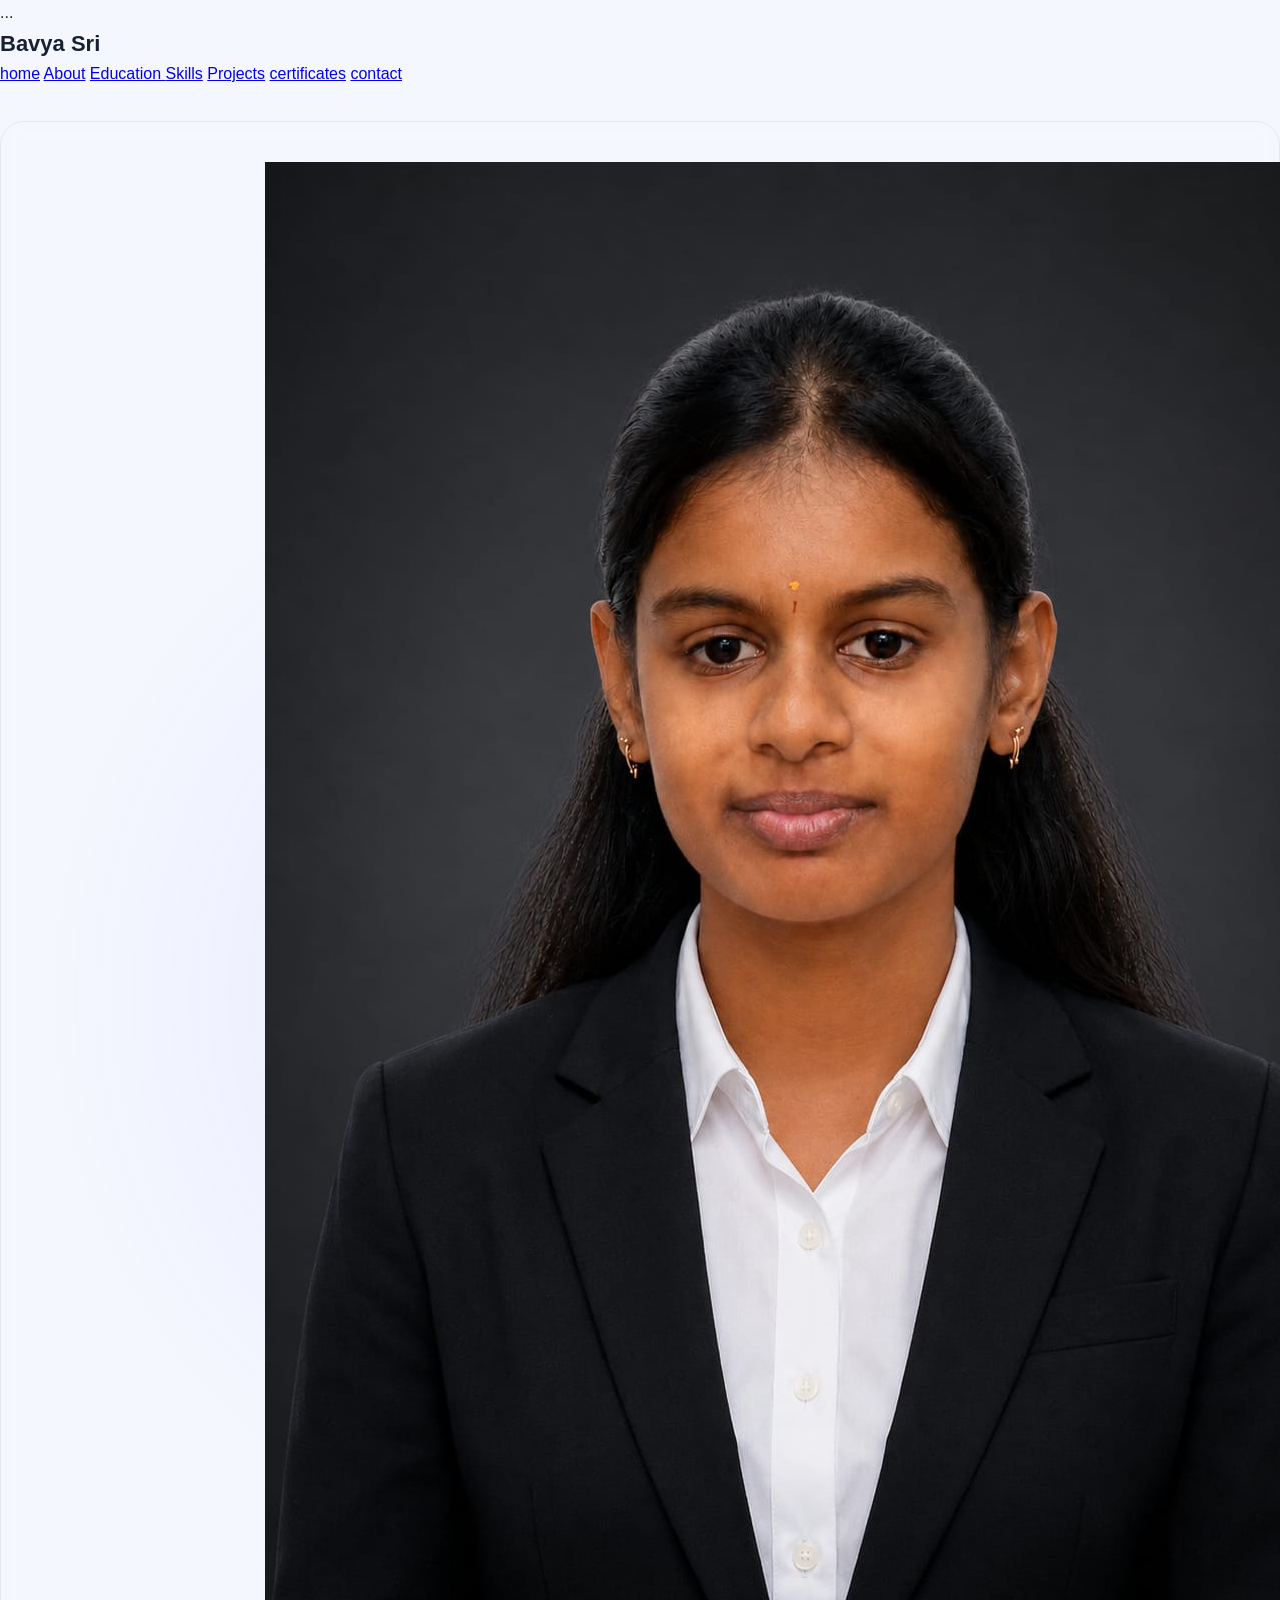
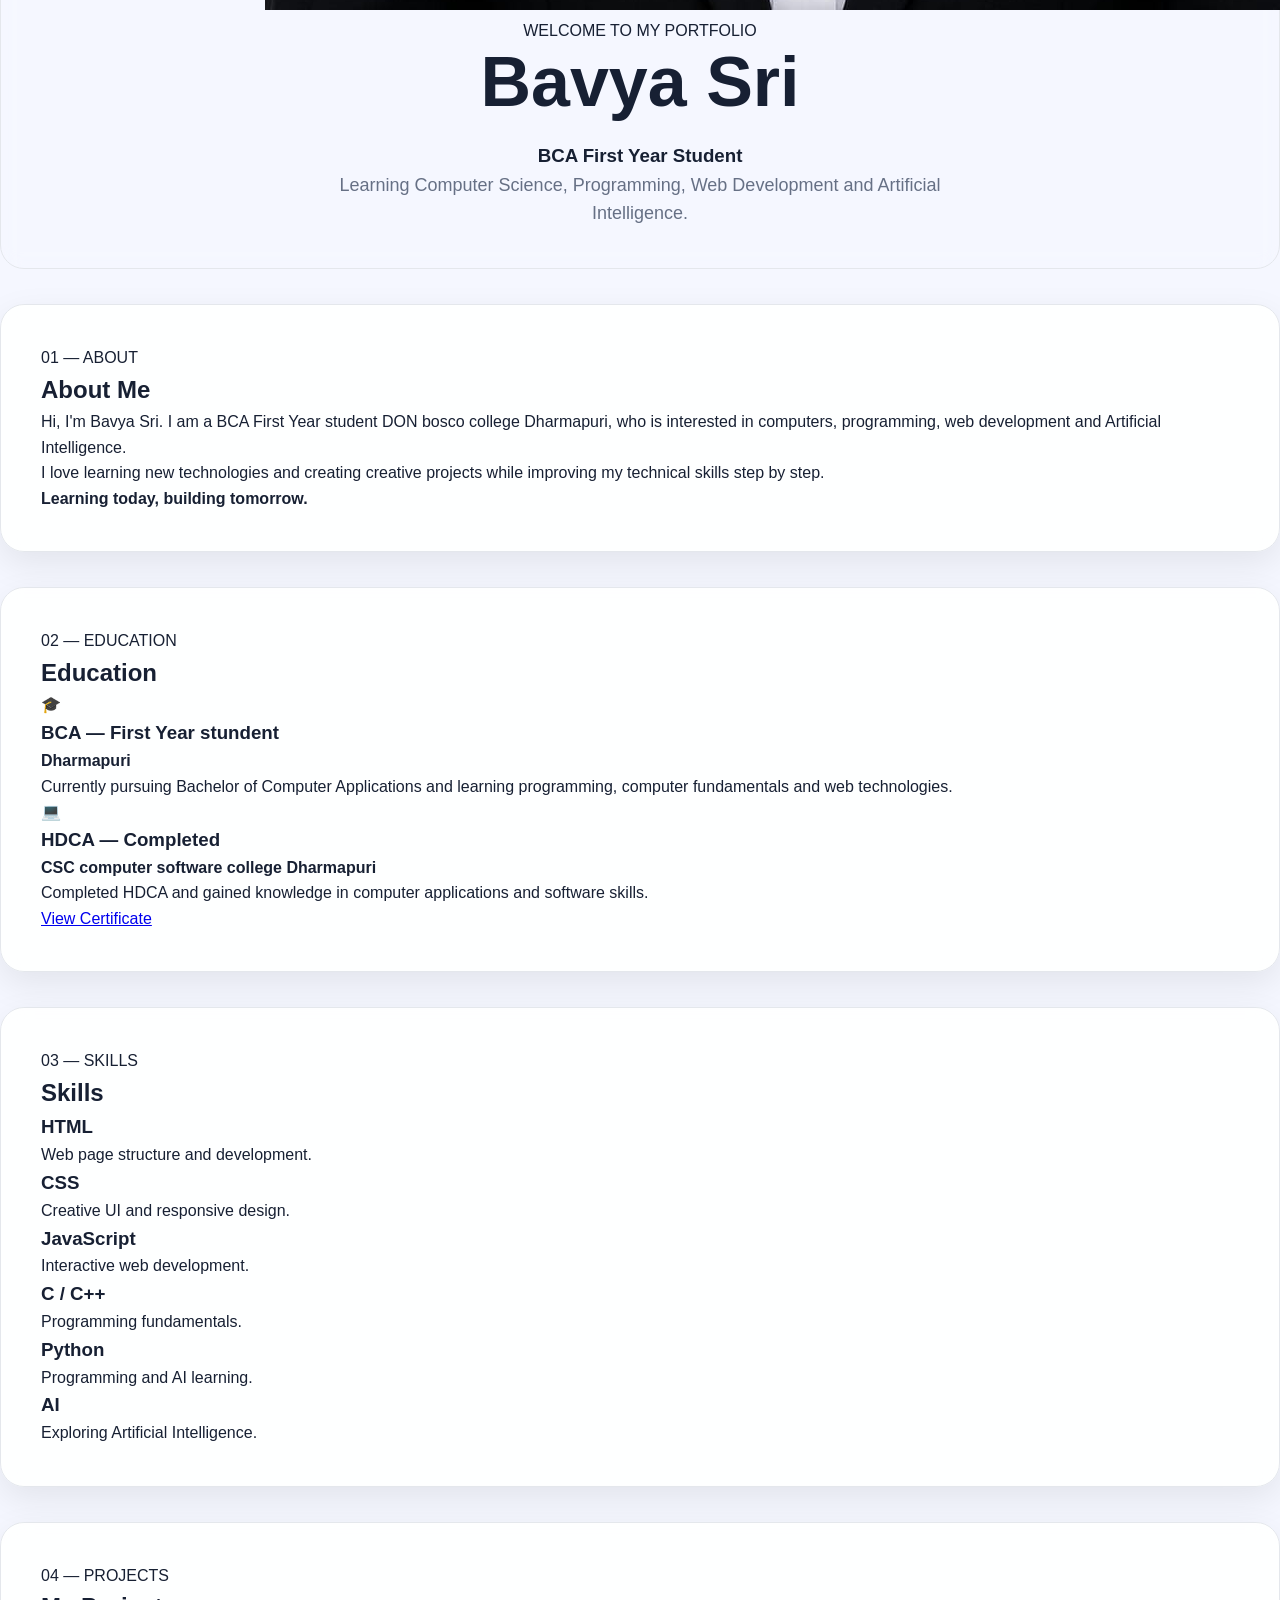
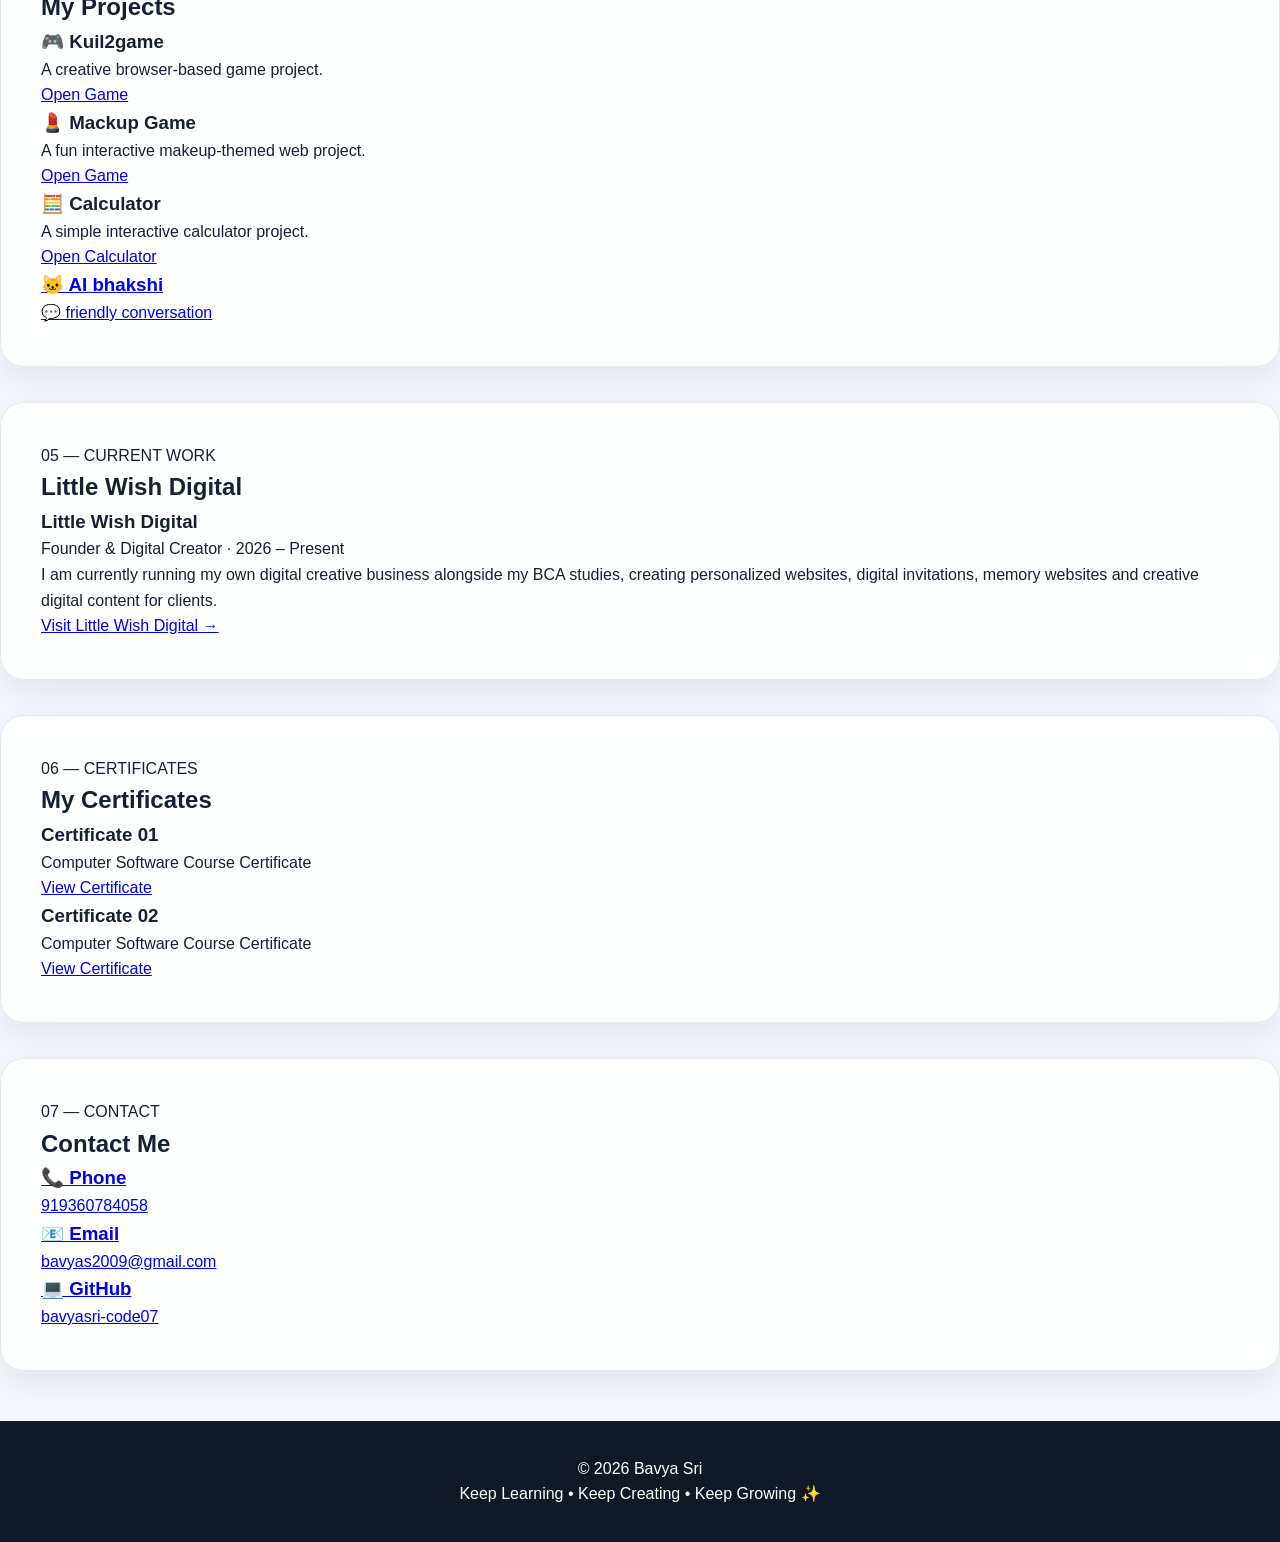
==== index.html @ ab7c0edb "Update index.html" ====
<!DOCTYPE html>
<html lang="en">
<head>
    <meta charset="UTF-8">
    <meta name="viewport" content="width=device-width, initial-scale=1.0">

    <title>Bavya Sri | Portfolio</title>

    <link rel="stylesheet" href="style.css">
</head>
    <body>
        <body>

    <!-- இங்கே இந்த code -->
    <div class="floating-shapes">
        ...
    </div>

    <!-- உன் existing portfolio code -->

    <!-- Animated Background -->
    <div id="stars"></div>

    <!-- Navigation -->
    <nav class="navbar">
        <div class="logo">Bavya Sri</div>

        <div class="nav-links">
            <a href="#home">home</a>
            <a href="#About">About</a>
            <a href="#Education">Education </a>
            <a href="#skills">Skills</a>
            <a href="#projects">Projects</a>
            <a href="#certificates">certificates</a>
            <a href="#contact">contact</a>
        </div>
    </nav>
            <div class="cursor-ring"></div>

<script>
const ring = document.querySelector(".cursor-ring");

document.addEventListener("mousemove", (e) => {
    ring.style.left = e.clientX + "px";
    ring.style.top = e.clientY + "px";
});
</script>


    <!-- HOME -->
    <section id="home" class="section hero">

        <div class="hero-content">

            <!-- Profile Photo -->
            <img
                src="amma.jpg"
                alt="Bavya Sri"
                class="profile-photo"
            >

            <p class="label">WELCOME TO MY PORTFOLIO</p>

            <h1>Bavya Sri</h1>

            <h3>BCA First Year Student</h3>

            <p class="hero-text">
                Learning Computer Science, Programming,
                Web Development and Artificial Intelligence.
            </p>

        </div>

    </section>


    <!-- ABOUT -->
    <section id="about" class="section reveal">

        <p class="label">01 — ABOUT</p>

        <h2>About Me</h2>

        <div class="glass-card">

            <p>
                Hi, I'm Bavya Sri. I am a BCA First Year student DON bosco college Dharmapuri,
                who is interested in computers, programming,
                web development and Artificial Intelligence.
            </p>

            <p>
                I love learning new technologies and creating
                creative projects while improving my technical
                skills step by step.
            </p>

            <p>
                <strong>Learning today, building tomorrow.</strong>
            </p>

        </div>

    </section>


    <!-- EDUCATION -->
    <section id="education" class="section reveal">

        <p class="label">02 — EDUCATION</p>
        

        <h2>Education</h2>

        <div class="education-grid">

            <div class="education-card">

                <div class="DON BOSCO college Dharmapuri ">🎓</div>

                <h3>BCA — First Year stundent</h3>

                <h4>Dharmapuri</h4>

                <p>
                    Currently pursuing Bachelor of Computer
                    Applications and learning programming,
                    computer fundamentals and web technologies.
                </p>

            </div>


            <div class="education-card">

                <div class="education-icon">💻</div>

                <h3>HDCA — Completed</h3>

                <h4>CSC computer software college Dharmapuri</h4>

                <p>
                    Completed HDCA and gained knowledge in
                    computer applications and software skills.
                </p>

                <a
                    href="#certificates"
                    class="education-button"
                >
                    View Certificate
                </a>

            </div>

        </div>

    </section>


    <!-- SKILLS -->
    <section id="skills" class="section reveal">

        <p class="label">03 — SKILLS</p>

        <h2>Skills</h2>

        <div class="skills-grid">

            <div class="glass-card">
                <h3>HTML</h3>
                <p>Web page structure and development.</p>
            </div>

            <div class="glass-card">
                <h3>CSS</h3>
                <p>Creative UI and responsive design.</p>
            </div>

            <div class="glass-card">
                <h3>JavaScript</h3>
                <p>Interactive web development.</p>
            </div>

            <div class="glass-card">
                <h3>C / C++</h3>
                <p>Programming fundamentals.</p>
            </div>

            <div class="glass-card">
                <h3>Python</h3>
                <p>Programming and AI learning.</p>
            </div>

            <div class="glass-card">
                <h3>AI</h3>
                <p>Exploring Artificial Intelligence.</p>
            </div>
    

        </div>

    </section>


    <!-- PROJECTS -->
    <section id="projects" class="section reveal">

        <p class="label">04 — PROJECTS</p>

        <h2>My Projects</h2>

        <div class="projects-grid">

            <!-- Kuil Game -->
            <div class="project-card">

                <h3>🎮 Kuil2game</h3>

                <p>
                    A creative browser-based game project.
                </p>

                <a
                    href="kuil2game.html"
                    class="certificate-button"
                >
                    Open Game
                </a>

            </div>


            <!-- Makeup -->
            <div class="project-card">

                <h3>💄 Mackup Game</h3>

                <p>
                    A fun interactive makeup-themed web project.
                </p>

                <a
                    href="mackup.html"
                    class="certificate-button"
                >
                    Open Game
                </a>

            </div>


            <!-- Calculator -->
            <div class="project-card">

                <h3>🧮 Calculator</h3>

                <p>
                    A simple interactive calculator project.
                </p>

                <a
                    href="calc.html"
                    class="certificate-button"
                >
                    Open Calculator
                </a>

            </div>


            <!-- AI Project -->
            <!-- 3rd project -->
<a href="ai-game.html" class="project-card">
    <h3>🐱 AI bhakshi</h3>
<p>💬 friendly conversation</p>
</a>
</a>

        </div>

    </section>
            <!-- Current Work -->
<section id="current-work" class="section">

    <div class="section-title">
        <span>05 — CURRENT WORK</span>
        <h2>Little Wish Digital</h2>
    </div>

    <div class="work-card">
        <div class="work-content">

            <h3>Little Wish Digital</h3>

            <p class="work-role">
                Founder & Digital Creator · 2026 – Present
            </p>

            <p>
                I am currently running my own digital creative business
                alongside my BCA studies, creating personalized websites,
                digital invitations, memory websites and creative digital
                content for clients.
            </p>

            <a
                href="https://www.instagram.com/little.Wish.digital/"
                target="_blank"
                rel="noopener noreferrer"
                class="work-button"
            >
                Visit Little Wish Digital →
            </a>

        </div>
    </div>

</section>


    <!-- CERTIFICATES -->
    <section id="certificates" class="section reveal">

        <p class="label">06 — CERTIFICATES</p>

        <h2>My Certificates</h2>

        <div class="projects-grid">

            <!-- Certificate 1 -->
            <div class="certificate-card">

                <h3>Certificate 01</h3>

                <p>
                    Computer Software Course Certificate
                </p>

                <a
                    href="csc1.jpg"
                    target="_blank"
                    class="certificate-button"
                >
                    View Certificate
                </a>

            </div>


            <!-- Certificate 2 -->
            <div class="certificate-card">

                <h3>Certificate 02</h3>

                <p>
                    Computer Software Course Certificate
                </p>

                <a
                    href="csc2.jpg"
                    target="_blank"
                    class="certificate-button"
                >
                    View Certificate
                </a>

            </div>

        </div>

    </section>


    <!-- CONTACT -->
    <section id="contact" class="section reveal">

        <p class="label">07 — CONTACT</p>

        <h2>Contact Me</h2>

        <div class="contact-grid">

            <a
                href="tel:919360784058"
                class="contact-box"
            >
                <h3>📞 Phone</h3>
                <p>919360784058</p>
            </a>


            <a
                href="mailto:bavyas2009@gmail.com"
                class="contact-box"
            >
                <h3>📧 Email</h3>
                <p>bavyas2009@gmail.com</p>
            </a>


            <a
                href="https://github.com/bavyasri-code07"
                target="_blank"
                class="contact-box"
            >
                <h3>💻 GitHub</h3>
                <p>bavyasri-code07</p>
            </a>

        </div>

    </section>


    <!-- FOOTER -->
    <footer>

        <p>© 2026 Bavya Sri</p>

        <p>
            Keep Learning • Keep Creating • Keep Growing ✨
        </p>

    </footer>


    <!-- JavaScript -->
    <script src="script.js"></script>
    

</body>
</html>
---- style.css ----
* {
    margin: 0;
    padding: 0;
    box-sizing: border-box;
    scroll-behavior: smooth;
}

:root {
    --bg: #f5f7ff;
    --card: rgba(255, 255, 255, 0.9);
    --text: #172033;
    --muted: #667085;
    --primary: #4f46e5;
    --secondary: #06b6d4;
    --border: #e4e7ec;
    --header: #111827;
    --shadow: 0 12px 35px rgba(0, 0, 0, 0.08);
}

body.dark {
    --bg: #080d18;
    --card: rgba(20, 27, 42, 0.92);
    --text: #f8fafc;
    --muted: #aab4c5;
    --primary: #818cf8;
    --secondary: #22d3ee;
    --border: #273449;
    --header: #050914;
    --shadow: 0 12px 35px rgba(0, 0, 0, 0.35);
}

body {
    font-family: Arial, sans-serif;
    background: var(--bg);
    color: var(--text);
    line-height: 1.6;
    overflow-x: hidden;
    transition: background 0.4s ease, color 0.4s ease;
}


/* =========================
   ANIMATED BACKGROUND
========================= */

.background-animation {
    position: fixed;
    inset: 0;
    overflow: hidden;
    pointer-events: none;
    z-index: -1;
}

.background-animation span {
    position: absolute;
    display: block;
    width: 5px;
    height: 5px;
    background: var(--primary);
    border-radius: 50%;
    opacity: 0.18;
    animation: moveDots 12s linear infinite;
}

.background-animation span:nth-child(1) {
    left: 10%;
    top: 20%;
}

.background-animation span:nth-child(2) {
    left: 30%;
    top: 70%;
    animation-delay: 2s;
}

.background-animation span:nth-child(3) {
    left: 55%;
    top: 30%;
    animation-delay: 4s;
}

.background-animation span:nth-child(4) {
    left: 75%;
    top: 75%;
    animation-delay: 6s;
}

.background-animation span:nth-child(5) {
    left: 90%;
    top: 40%;
    animation-delay: 8s;
}

@keyframes moveDots {
    0% {
        transform: translateY(0);
        opacity: 0.1;
    }

    50% {
        transform: translateY(-35px);
        opacity: 0.3;
    }

    100% {
        transform: translateY(0);
        opacity: 0.1;
    }
}


/* =========================
   HEADER
========================= */

.header {
    background: var(--header);
    color: white;
    padding: 20px 6%;
    display: flex;
    justify-content: space-between;
    align-items: center;
    gap: 20px;
    box-shadow: 0 5px 20px rgba(0, 0, 0, 0.12);
}

.logo {
    font-size: 22px;
    font-weight: bold;
}


/* DARK MODE BUTTON */

.theme-button {
    border: 1px solid rgba(255,255,255,0.3);
    background: rgba(255,255,255,0.1);
    color: white;
    padding: 10px 16px;
    border-radius: 25px;
    cursor: pointer;
    font-size: 14px;
    transition: 0.3s;
}

.theme-button:hover {
    transform: translateY(-2px);
    background: rgba(255,255,255,0.2);
}


/* =========================
   HERO
========================= */

.hero {
    min-height: 520px;
    display: flex;
    justify-content: center;
    align-items: center;
    text-align: center;
    background:
        radial-gradient(
            circle at center,
            rgba(99,102,241,0.12),
            transparent 55%
        );
    box-shadow: none;
}

.hero-content {
    max-width: 750px;
    animation: heroAppear 0.9s ease;
}

@keyframes heroAppear {
    from {
        opacity: 0;
        transform: translateY(25px);
    }

    to {
        opacity: 1;
        transform: translateY(0);
    }
}

.small-title {
    color: var(--primary);
    font-weight: bold;
    letter-spacing: 3px;
    font-size: 13px;
    margin-bottom: 12px;
}

.hero h1 {
    font-size: clamp(38px, 7vw, 70px);
    line-height: 1.1;
    margin-bottom: 20px;
}

.hero-text {
    color: var(--muted);
    font-size: 18px;
    max-width: 650px;
    margin: auto;
}


/* BUTTONS */

.hero-buttons {
    margin-top: 30px;
    display: flex;
    justify-content: center;
    gap: 15px;
    flex-wrap: wrap;
}

.primary-button,
.secondary-button {
    display: inline-block;
    padding: 13px 22px;
    border-radius: 30px;
    text-decoration: none;
    font-weight: bold;
    transition: 0.3s;
}

.primary-button {
    background: var(--primary);
    color: white;
}

.secondary-button {
    border: 1px solid var(--border);
    color: var(--text);
    background: var(--card);
}

.primary-button:hover,
.secondary-button:hover {
    transform: translateY(-4px);
}


/* =========================
   SEARCH
========================= */

.search-section {
    text-align: center;
}

.search-section h2 {
    margin-bottom: 20px;
}

#searchBox {
    width: 100%;
    max-width: 650px;
    padding: 17px 22px;
    border: 2px solid var(--border);
    border-radius: 35px;
    outline: none;
    font-size: 16px;
    background: var(--card);
    color: var(--text);
    transition: 0.3s;
}

#searchBox:focus {
    border-color: var(--primary);
    box-shadow: 0 0 20px rgba(79,70,229,0.15);
}


/* =========================
   SECTION
========================= */

main {
    width: 90%;
    max-width: 1150px;
    margin: auto;
}

section {
    margin: 35px 0;
    padding: 40px;
    background: var(--card);
    border: 1px solid var(--border);
    border-radius: 24px;
    box-shadow: var(--shadow);
    backdrop-filter: blur(10px);
}

.section-heading p {
    color: var(--primary);
    font-size: 12px;
    font-weight: bold;
    letter-spacing: 2px;
}

.section-heading h2 {
    font-size: 30px;
    margin-top: 5px;
}


/* =========================
   LANGUAGE GRID
========================= */

.language-grid,
.resource-grid {
    display: grid;
    grid-template-columns: repeat(3, 1fr);
    gap: 20px;
    margin-top: 25px;
}


/* CARDS */

.language-card,
.resource-card {
    padding: 25px;
    background: var(--card);
    border: 1px solid var(--border);
    border-radius: 18px;
    transition: transform 0.3s ease, box-shadow 0.3s ease;
}

.language-card:hover,
.resource-card:hover {
    transform: translateY(-7px);
    box-shadow: var(--shadow);
}

.card-icon {
    font-size: 35px;
    margin-bottom: 12px;
}

.language-card h3,
.resource-card h3 {
    margin-bottom: 8px;
    font-size: 21px;
}

.language-card p,
.resource-card p {
    color: var(--muted);
    margin-bottom: 15px;
}


/* LINKS */

.language-card a,
.resource-card a {
    color: var(--primary);
    text-decoration: none;
    font-weight: bold;
}

.language-card a:hover,
.resource-card a:hover {
    text-decoration: underline;
}


/* =========================
   FOOTER
========================= */

footer {
    background: var(--header);
    color: white;
    text-align: center;
    padding: 35px 20px;
    margin-top: 50px;
}

footer h3 {
    margin-bottom: 5px;
}

.copyright {
    margin-top: 12px;
    opacity: 0.6;
    font-size: 13px;
}


/* =========================
   MOBILE
========================= */

@media (max-width: 800px) {

    .language-grid,
    .resource-grid {
        grid-template-columns: repeat(2, 1fr);
    }

    section {
        padding: 28px 20px;
    }
}


@media (max-width: 600px) {

    .header {
        padding: 16px 5%;
    }

    .logo {
        font-size: 18px;
    }

    .theme-button {
        padding: 8px 12px;
    }

    .hero {
        min-height: 470px;
    }

    .hero-text {
        font-size: 16px;
    }

    .hero-buttons {
        flex-direction: column;
        align-items: center;
    }

    .primary-button,
    .secondary-button {
        width: 90%;
        max-width: 300px;
    }

    .language-grid,
    .resource-grid {
        grid-template-columns: 1fr;
    }

    section {
        margin: 22px 0;
        padding: 25px 18px;
        border-radius: 18px;
    }

    .section-heading h2 {
        font-size: 25px;
    }

    #searchBox {
        font-size: 15px;
    }
    /* ================================
   LITTLE WISH DIGITAL - CURRENT WORK
   ================================ */

#current-work {
    padding: 80px 20px;
}

#current-work .section-title {
    margin-bottom: 35px;
}

.work-card {
    max-width: 850px;
    margin: 0 auto;
    padding: 35px;
    border-radius: 24px;
    background: rgba(255, 255, 255, 0.06);
    border: 1px solid rgba(255, 255, 255, 0.12);
    backdrop-filter: blur(15px);
    -webkit-backdrop-filter: blur(15px);
    box-shadow: 0 0 30px rgba(0, 150, 255, 0.12);
}

.work-content h3 {
    font-size: 28px;
    margin-bottom: 10px;
}

.work-role {
    font-size: 15px;
    opacity: 0.8;
    margin-bottom: 20px;
}

.work-content p:not(.work-role) {
    line-height: 1.8;
    opacity: 0.85;
    margin-bottom: 25px;
}

.work-button {
    display: inline-block;
    padding: 12px 22px;
    border-radius: 12px;
    text-decoration: none;
    font-weight: 600;
    transition: 0.3s ease;
}

.work-button:hover {
    transform: translateY(-3px);
}
}
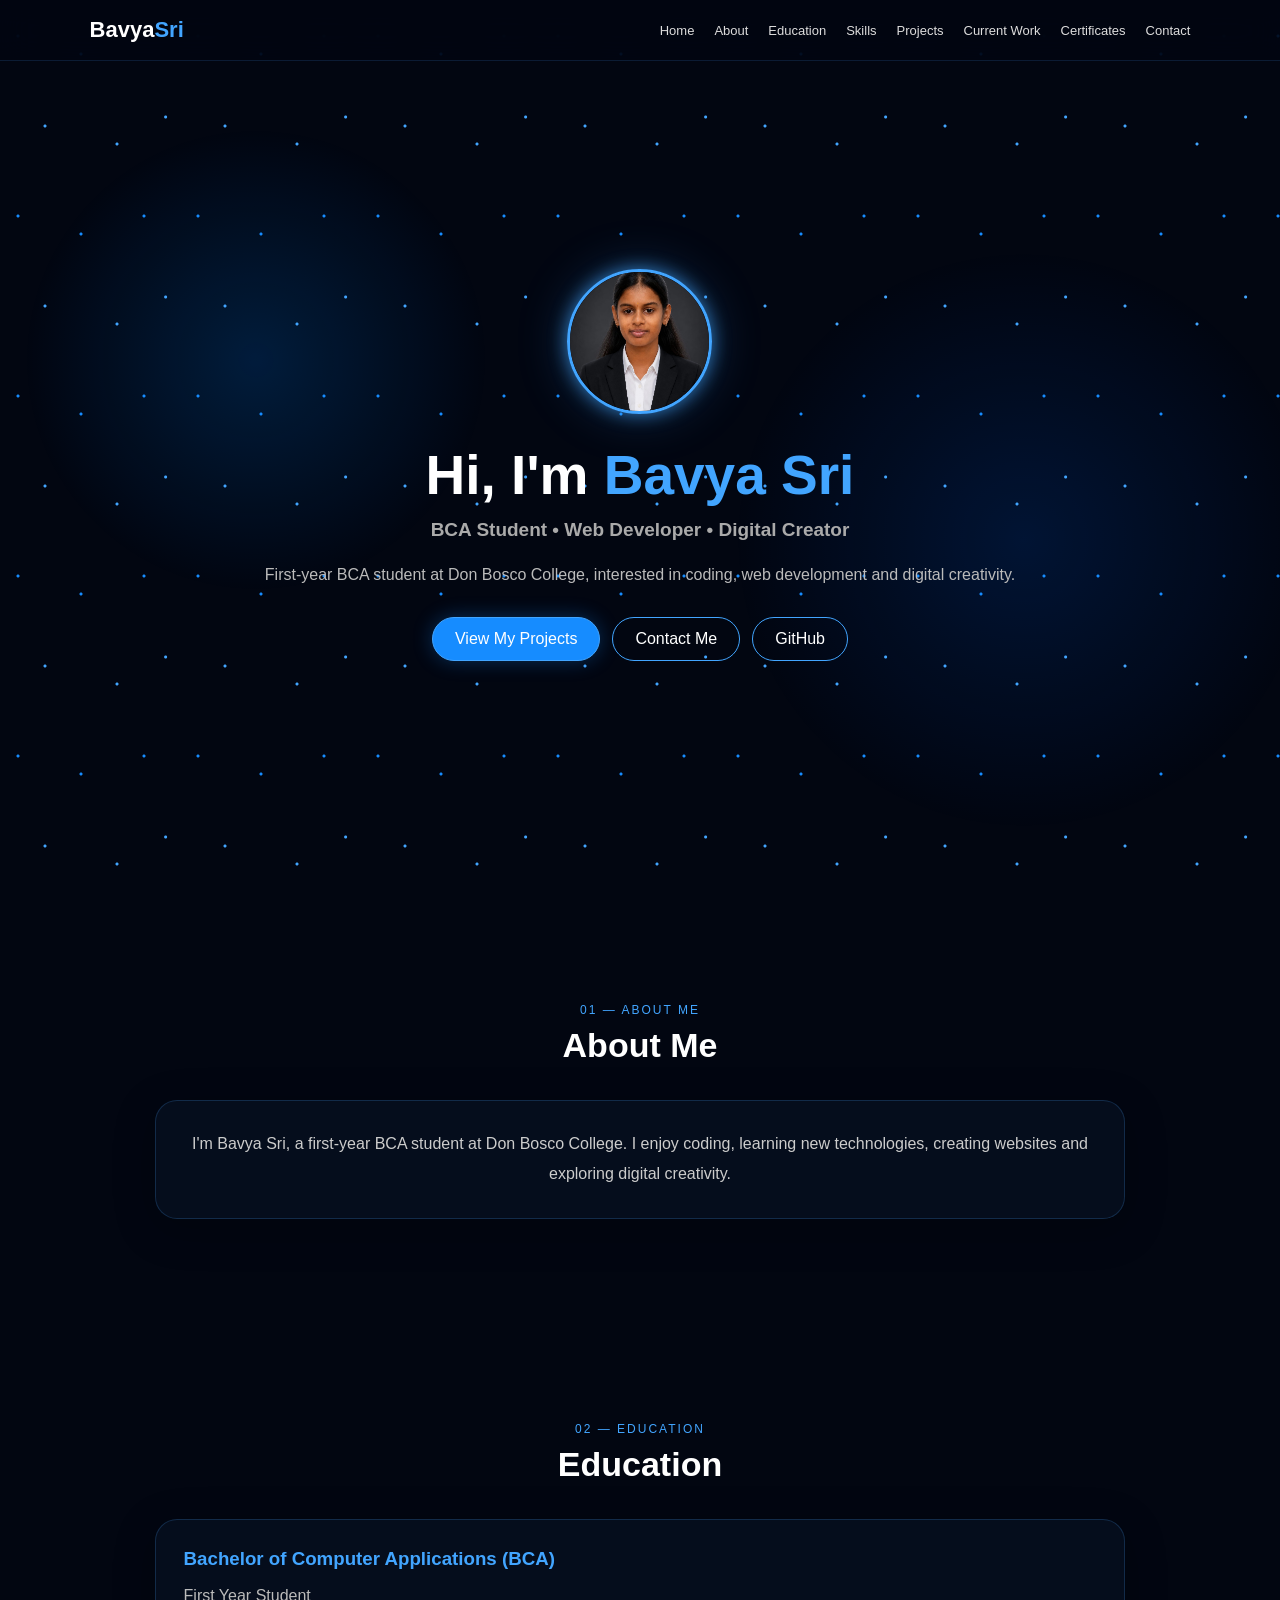
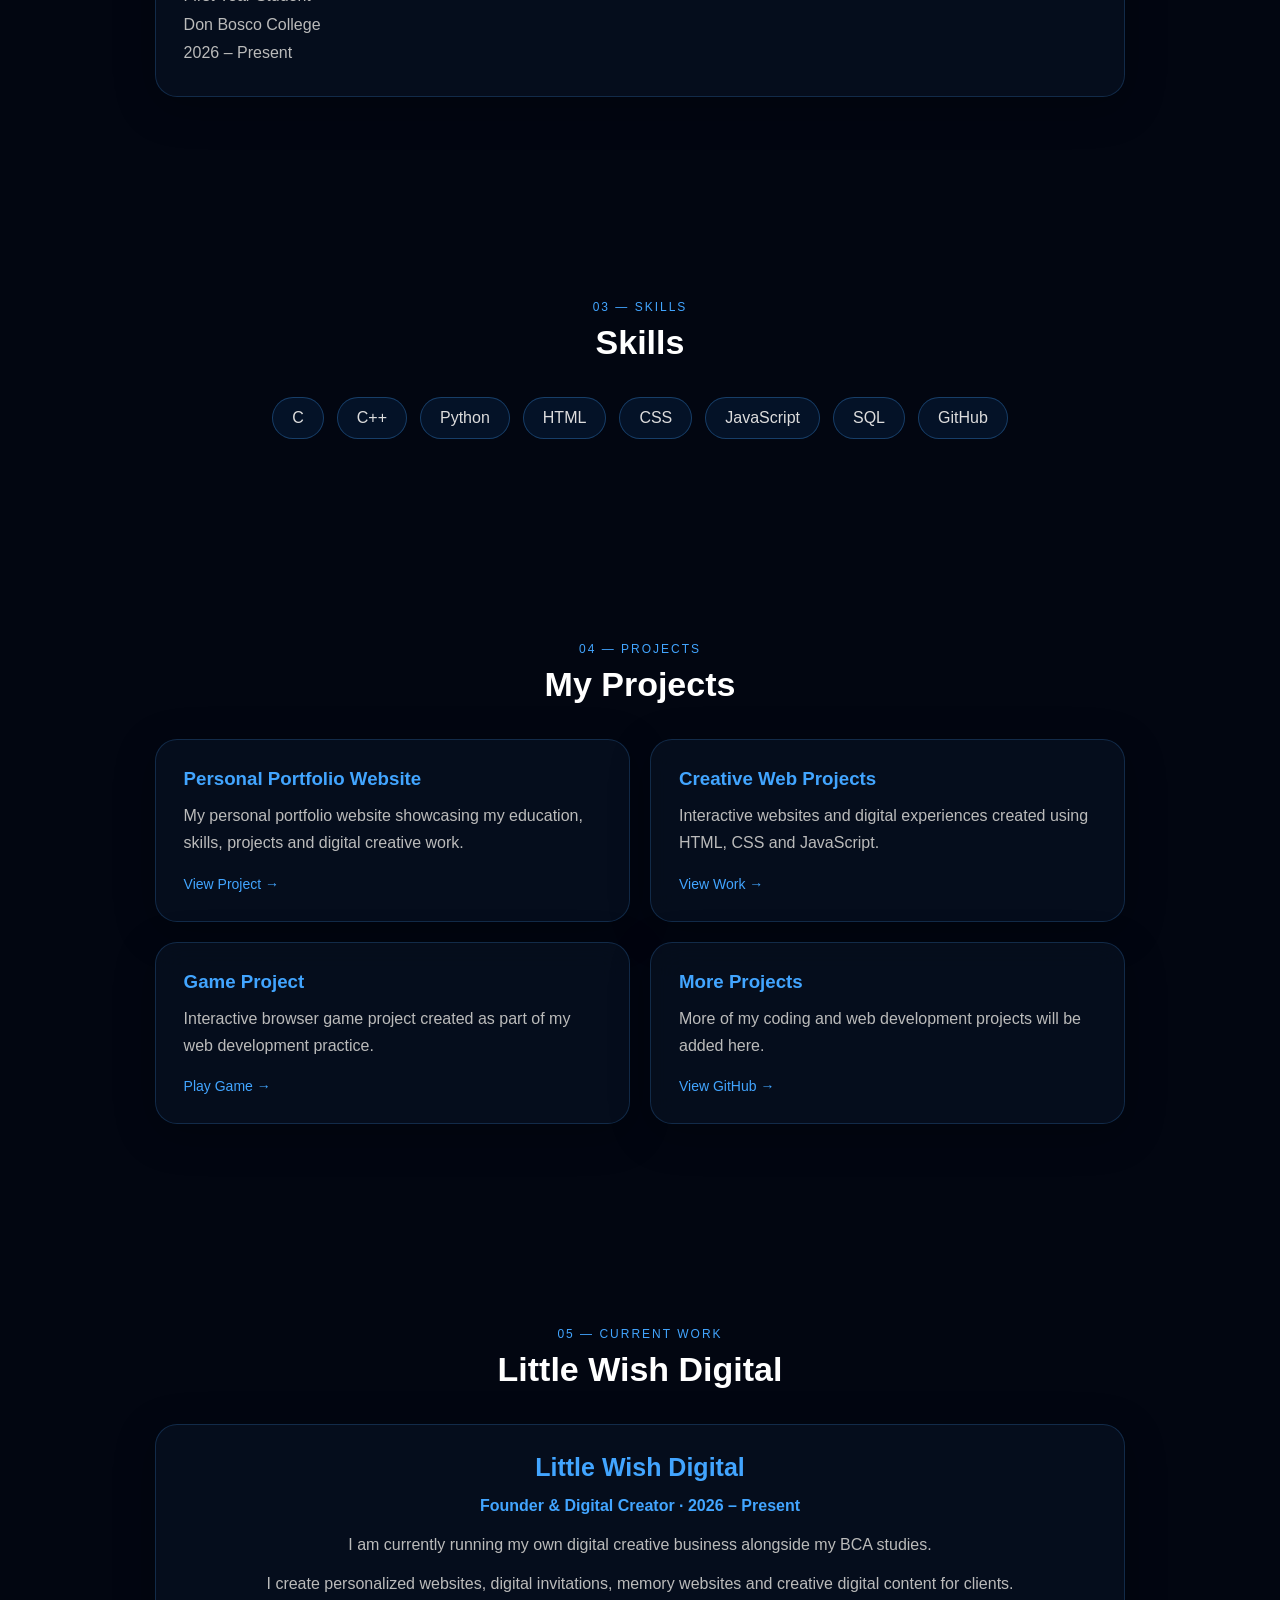
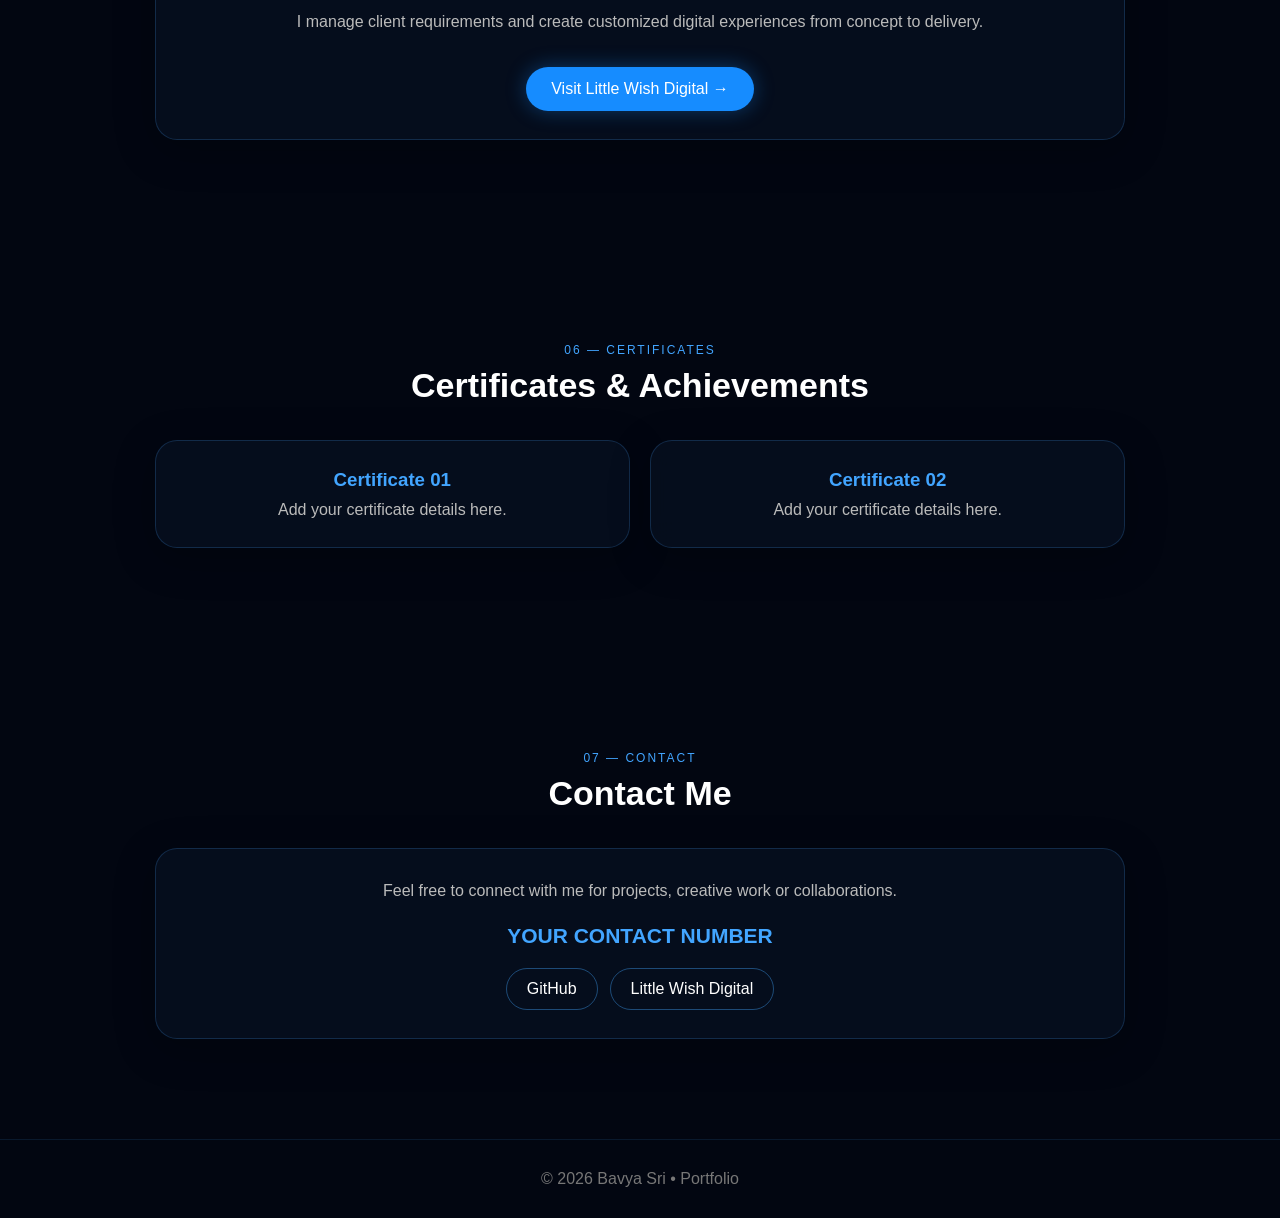
==== commit 150bfca6: "Update index.html" ====
--- a/index.html
+++ b/index.html
@@ -1,434 +1,793 @@
 <!DOCTYPE html>
 <html lang="en">
 <head>
-    <meta charset="UTF-8">
-    <meta name="viewport" content="width=device-width, initial-scale=1.0">
-
-    <title>Bavya Sri | Portfolio</title>
-
-    <link rel="stylesheet" href="style.css">
+<meta charset="UTF-8">
+<meta name="viewport" content="width=device-width, initial-scale=1.0">
+<title>Bavya Sri | Portfolio</title>
+
+<style>
+*{
+    margin:0;
+    padding:0;
+    box-sizing:border-box;
+    scroll-behavior:smooth;
+}
+
+body{
+    font-family:Arial,Helvetica,sans-serif;
+    background:#020611;
+    color:#fff;
+    overflow-x:hidden;
+}
+
+/* ===== ANIMATED BLUE STARS ===== */
+
+body::before{
+    content:"";
+    position:fixed;
+    inset:0;
+    z-index:-2;
+    pointer-events:none;
+    background:
+    radial-gradient(circle at 10% 20%,#168cff 0 1px,transparent 2px),
+    radial-gradient(circle at 25% 70%,#42a5ff 0 1px,transparent 2px),
+    radial-gradient(circle at 45% 30%,#168cff 0 1px,transparent 2px),
+    radial-gradient(circle at 65% 80%,#42a5ff 0 1px,transparent 2px),
+    radial-gradient(circle at 80% 20%,#168cff 0 1px,transparent 2px),
+    radial-gradient(circle at 92% 65%,#42a5ff 0 1px,transparent 2px);
+    background-size:180px 180px;
+    animation:stars 4s ease-in-out infinite alternate;
+}
+
+body::after{
+    content:"";
+    position:fixed;
+    inset:0;
+    z-index:-3;
+    pointer-events:none;
+    background:
+    radial-gradient(circle at 20% 40%,rgba(0,130,255,.18),transparent 20%),
+    radial-gradient(circle at 80% 60%,rgba(0,100,255,.15),transparent 25%);
+}
+
+@keyframes stars{
+    0%{opacity:.25}
+    50%{opacity:.9}
+    100%{opacity:.4}
+}
+
+/* ===== NAVBAR ===== */
+
+nav{
+    position:fixed;
+    top:0;
+    left:0;
+    width:100%;
+    z-index:999;
+    padding:17px 7%;
+    display:flex;
+    justify-content:space-between;
+    align-items:center;
+    background:rgba(2,6,17,.78);
+    backdrop-filter:blur(16px);
+    border-bottom:1px solid rgba(70,160,255,.15);
+}
+
+.logo{
+    font-size:22px;
+    font-weight:700;
+}
+
+.logo span{
+    color:#42a5ff;
+}
+
+nav ul{
+    display:flex;
+    gap:20px;
+    list-style:none;
+}
+
+nav a{
+    color:#ddd;
+    text-decoration:none;
+    font-size:13px;
+    transition:.3s;
+}
+
+nav a:hover{
+    color:#42a5ff;
+}
+
+/* ===== COMMON ===== */
+
+section{
+    width:100%;
+    max-width:1150px;
+    margin:auto;
+    padding:100px 7%;
+}
+
+.section-title{
+    text-align:center;
+    margin-bottom:35px;
+}
+
+.section-title span{
+    color:#42a5ff;
+    font-size:12px;
+    letter-spacing:2px;
+}
+
+.section-title h2{
+    font-size:34px;
+    margin-top:8px;
+}
+
+.card{
+    background:rgba(8,18,35,.68);
+    border:1px solid rgba(70,160,255,.2);
+    border-radius:22px;
+    padding:28px;
+    backdrop-filter:blur(15px);
+    box-shadow:0 10px 40px rgba(0,0,0,.25);
+}
+
+/* ===== HOME ===== */
+
+#home{
+    min-height:100vh;
+    display:flex;
+    justify-content:center;
+    align-items:center;
+    text-align:center;
+    padding-top:130px;
+}
+
+.hero{
+    max-width:760px;
+}
+
+.profile-photo{
+    width:145px;
+    height:145px;
+    object-fit:cover;
+    border-radius:50%;
+    border:3px solid #42a5ff;
+    box-shadow:
+    0 0 18px rgba(66,165,255,.7),
+    0 0 50px rgba(66,165,255,.25);
+    margin-bottom:25px;
+}
+
+.hero h1{
+    font-size:55px;
+    margin-bottom:12px;
+}
+
+.hero h1 span{
+    color:#42a5ff;
+}
+
+.hero h3{
+    color:#aaa;
+    font-size:19px;
+    margin-bottom:20px;
+}
+
+.hero p{
+    color:#bbb;
+    line-height:1.8;
+    margin-bottom:27px;
+}
+
+.buttons{
+    display:flex;
+    justify-content:center;
+    gap:12px;
+    flex-wrap:wrap;
+}
+
+.btn{
+    display:inline-block;
+    padding:12px 22px;
+    border:1px solid #42a5ff;
+    border-radius:30px;
+    color:white;
+    text-decoration:none;
+    transition:.3s;
+}
+
+.btn.primary{
+    background:#168cff;
+    box-shadow:0 0 20px rgba(22,140,255,.3);
+}
+
+.btn:hover{
+    transform:translateY(-3px);
+    box-shadow:0 0 25px rgba(66,165,255,.5);
+}
+
+/* ===== ABOUT ===== */
+
+.about-text{
+    text-align:center;
+    color:#ccc;
+    line-height:1.9;
+}
+
+/* ===== EDUCATION ===== */
+
+.education-card h3{
+    color:#42a5ff;
+    margin-bottom:12px;
+}
+
+.education-card p{
+    color:#bbb;
+    line-height:1.8;
+}
+
+/* ===== SKILLS ===== */
+
+.skills{
+    display:flex;
+    justify-content:center;
+    flex-wrap:wrap;
+    gap:13px;
+}
+
+.skill{
+    padding:11px 19px;
+    border:1px solid rgba(66,165,255,.3);
+    background:rgba(30,110,200,.12);
+    border-radius:30px;
+    color:#ddd;
+    transition:.3s;
+}
+
+.skill:hover{
+    transform:translateY(-3px);
+    background:rgba(30,130,255,.2);
+}
+
+/* ===== PROJECTS ===== */
+
+.projects{
+    display:grid;
+    grid-template-columns:repeat(2,1fr);
+    gap:20px;
+}
+
+.project-card{
+    transition:.3s;
+}
+
+.project-card:hover{
+    transform:translateY(-5px);
+    border-color:rgba(66,165,255,.5);
+}
+
+.project-card h3{
+    color:#42a5ff;
+    margin-bottom:12px;
+}
+
+.project-card p{
+    color:#bbb;
+    line-height:1.7;
+    margin-bottom:18px;
+}
+
+.project-link{
+    display:inline-block;
+    color:#42a5ff;
+    text-decoration:none;
+    font-size:14px;
+}
+
+/* ===== CURRENT WORK ===== */
+
+.work-card{
+    text-align:center;
+}
+
+.work-card h3{
+    color:#42a5ff;
+    font-size:25px;
+    margin-bottom:10px;
+}
+
+.work-role{
+    color:#42a5ff !important;
+    font-weight:bold;
+    margin-bottom:18px;
+}
+
+.work-card p{
+    color:#bbb;
+    line-height:1.8;
+    margin-bottom:10px;
+}
+
+.work-button{
+    display:inline-block;
+    margin-top:20px;
+    padding:13px 25px;
+    background:#168cff;
+    color:white;
+    text-decoration:none;
+    border-radius:30px;
+    box-shadow:0 0 20px rgba(22,140,255,.35);
+    transition:.3s;
+}
+
+.work-button:hover{
+    transform:translateY(-3px);
+    box-shadow:0 0 30px rgba(22,140,255,.6);
+}
+
+/* ===== CERTIFICATES ===== */
+
+.certificates{
+    display:grid;
+    grid-template-columns:repeat(2,1fr);
+    gap:20px;
+}
+
+.certificate{
+    text-align:center;
+}
+
+.certificate h3{
+    color:#42a5ff;
+    margin-bottom:10px;
+}
+
+.certificate p{
+    color:#bbb;
+}
+
+/* ===== CONTACT ===== */
+
+.contact-card{
+    text-align:center;
+}
+
+.contact-card p{
+    color:#bbb;
+    line-height:1.7;
+}
+
+.contact-number{
+    margin:20px 0;
+    font-size:21px;
+    color:#42a5ff;
+    font-weight:bold;
+}
+
+.social-links{
+    display:flex;
+    justify-content:center;
+    flex-wrap:wrap;
+    gap:12px;
+}
+
+.social-links a{
+    color:#fff;
+    text-decoration:none;
+    padding:11px 20px;
+    border:1px solid rgba(66,165,255,.4);
+    border-radius:25px;
+    transition:.3s;
+}
+
+.social-links a:hover{
+    background:#168cff;
+}
+
+/* ===== FOOTER ===== */
+
+footer{
+    text-align:center;
+    padding:30px;
+    color:#777;
+    border-top:1px solid rgba(70,160,255,.12);
+}
+
+/* ===== MOBILE ===== */
+
+@media(max-width:768px){
+
+    nav{
+        padding:15px 5%;
+    }
+
+    nav ul{
+        display:none;
+    }
+
+    section{
+        padding:85px 5%;
+    }
+
+    .hero h1{
+        font-size:40px;
+    }
+
+    .hero h3{
+        font-size:16px;
+    }
+
+    .section-title h2{
+        font-size:28px;
+    }
+
+    .projects,
+    .certificates{
+        grid-template-columns:1fr;
+    }
+
+    .card{
+        padding:22px;
+    }
+
+    .profile-photo{
+        width:125px;
+        height:125px;
+    }
+}
+</style>
 </head>
-    <body>
-        <body>
-
-    <!-- இங்கே இந்த code -->
-    <div class="floating-shapes">
-        ...
-    </div>
-
-    <!-- உன் existing portfolio code -->
-
-    <!-- Animated Background -->
-    <div id="stars"></div>
-
-    <!-- Navigation -->
-    <nav class="navbar">
-        <div class="logo">Bavya Sri</div>
-
-        <div class="nav-links">
-            <a href="#home">home</a>
-            <a href="#About">About</a>
-            <a href="#Education">Education </a>
-            <a href="#skills">Skills</a>
-            <a href="#projects">Projects</a>
-            <a href="#certificates">certificates</a>
-            <a href="#contact">contact</a>
-        </div>
-    </nav>
-            <div class="cursor-ring"></div>
-
-<script>
-const ring = document.querySelector(".cursor-ring");
-
-document.addEventListener("mousemove", (e) => {
-    ring.style.left = e.clientX + "px";
-    ring.style.top = e.clientY + "px";
-});
-</script>
-
-
-    <!-- HOME -->
-    <section id="home" class="section hero">
-
-        <div class="hero-content">
-
-            <!-- Profile Photo -->
-            <img
-                src="amma.jpg"
-                alt="Bavya Sri"
-                class="profile-photo"
-            >
-
-            <p class="label">WELCOME TO MY PORTFOLIO</p>
-
-            <h1>Bavya Sri</h1>
-
-            <h3>BCA First Year Student</h3>
-
-            <p class="hero-text">
-                Learning Computer Science, Programming,
-                Web Development and Artificial Intelligence.
+
+<body>
+
+<!-- ================= NAVBAR ================= -->
+
+<nav>
+    <div class="logo">Bavya<span>Sri</span></div>
+
+    <ul>
+        <li><a href="#home">Home</a></li>
+        <li><a href="#about">About</a></li>
+        <li><a href="#education">Education</a></li>
+        <li><a href="#skills">Skills</a></li>
+        <li><a href="#projects">Projects</a></li>
+        <li><a href="#current-work">Current Work</a></li>
+        <li><a href="#certificates">Certificates</a></li>
+        <li><a href="#contact">Contact</a></li>
+    </ul>
+</nav>
+
+
+<!-- ================= HOME ================= -->
+
+<section id="home">
+
+    <div class="hero">
+
+        <img src="amma.jpg"
+             alt="Bavya Sri"
+             class="profile-photo">
+
+        <h1>Hi, I'm <span>Bavya Sri</span></h1>
+
+        <h3>
+            BCA Student • Web Developer • Digital Creator
+        </h3>
+
+        <p>
+            First-year BCA student at Don Bosco College,
+            interested in coding, web development and digital creativity.
+        </p>
+
+        <div class="buttons">
+
+            <a href="#projects" class="btn primary">
+                View My Projects
+            </a>
+
+            <a href="#contact" class="btn">
+                Contact Me
+            </a>
+
+            <a href="https://github.com/bavyasri-code07"
+               target="_blank"
+               class="btn">
+                GitHub
+            </a>
+
+        </div>
+
+    </div>
+
+</section>
+
+
+<!-- ================= 01 ABOUT ================= -->
+
+<section id="about">
+
+    <div class="section-title">
+        <span>01 — ABOUT ME</span>
+        <h2>About Me</h2>
+    </div>
+
+    <div class="card about-text">
+
+        <p>
+            I'm Bavya Sri, a first-year BCA student at Don Bosco College.
+            I enjoy coding, learning new technologies, creating websites
+            and exploring digital creativity.
+        </p>
+
+    </div>
+
+</section>
+
+
+<!-- ================= 02 EDUCATION ================= -->
+
+<section id="education">
+
+    <div class="section-title">
+        <span>02 — EDUCATION</span>
+        <h2>Education</h2>
+    </div>
+
+    <div class="card education-card">
+
+        <h3>Bachelor of Computer Applications (BCA)</h3>
+
+        <p>First Year Student</p>
+
+        <p>Don Bosco College</p>
+
+        <p>2026 – Present</p>
+
+    </div>
+
+</section>
+
+
+<!-- ================= 03 SKILLS ================= -->
+
+<section id="skills">
+
+    <div class="section-title">
+        <span>03 — SKILLS</span>
+        <h2>Skills</h2>
+    </div>
+
+    <div class="skills">
+
+        <div class="skill">C</div>
+        <div class="skill">C++</div>
+        <div class="skill">Python</div>
+        <div class="skill">HTML</div>
+        <div class="skill">CSS</div>
+        <div class="skill">JavaScript</div>
+        <div class="skill">SQL</div>
+        <div class="skill">GitHub</div>
+
+    </div>
+
+</section>
+
+
+<!-- ================= 04 PROJECTS ================= -->
+
+<section id="projects">
+
+    <div class="section-title">
+        <span>04 — PROJECTS</span>
+        <h2>My Projects</h2>
+    </div>
+
+    <div class="projects">
+
+        <!-- ADD YOUR EXISTING PROJECT DETAILS HERE -->
+
+        <div class="card project-card">
+
+            <h3>Personal Portfolio Website</h3>
+
+            <p>
+                My personal portfolio website showcasing my education,
+                skills, projects and digital creative work.
             </p>
 
-        </div>
-
-    </section>
-
-
-    <!-- ABOUT -->
-    <section id="about" class="section reveal">
-
-        <p class="label">01 — ABOUT</p>
-
-        <h2>About Me</h2>
-
-        <div class="glass-card">
+            <a href="#home" class="project-link">
+                View Project →
+            </a>
+
+        </div>
+
+
+        <div class="card project-card">
+
+            <h3>Creative Web Projects</h3>
 
             <p>
-                Hi, I'm Bavya Sri. I am a BCA First Year student DON bosco college Dharmapuri,
-                who is interested in computers, programming,
-                web development and Artificial Intelligence.
+                Interactive websites and digital experiences created
+                using HTML, CSS and JavaScript.
             </p>
 
+            <a href="#current-work" class="project-link">
+                View Work →
+            </a>
+
+        </div>
+
+
+        <div class="card project-card">
+
+            <h3>Game Project</h3>
+
             <p>
-                I love learning new technologies and creating
-                creative projects while improving my technical
-                skills step by step.
+                Interactive browser game project created as part of
+                my web development practice.
             </p>
 
+            <!-- YOUR EXISTING GAME LINK -->
+            <a href="#" class="project-link">
+                Play Game →
+            </a>
+
+        </div>
+
+
+        <div class="card project-card">
+
+            <h3>More Projects</h3>
+
             <p>
-                <strong>Learning today, building tomorrow.</strong>
+                More of my coding and web development projects will
+                be added here.
             </p>
 
-        </div>
-
-    </section>
-
-
-    <!-- EDUCATION -->
-    <section id="education" class="section reveal">
-
-        <p class="label">02 — EDUCATION</p>
-        
-
-        <h2>Education</h2>
-
-        <div class="education-grid">
-
-            <div class="education-card">
-
-                <div class="DON BOSCO college Dharmapuri ">🎓</div>
-
-                <h3>BCA — First Year stundent</h3>
-
-                <h4>Dharmapuri</h4>
-
-                <p>
-                    Currently pursuing Bachelor of Computer
-                    Applications and learning programming,
-                    computer fundamentals and web technologies.
-                </p>
-
-            </div>
-
-
-            <div class="education-card">
-
-                <div class="education-icon">💻</div>
-
-                <h3>HDCA — Completed</h3>
-
-                <h4>CSC computer software college Dharmapuri</h4>
-
-                <p>
-                    Completed HDCA and gained knowledge in
-                    computer applications and software skills.
-                </p>
-
-                <a
-                    href="#certificates"
-                    class="education-button"
-                >
-                    View Certificate
-                </a>
-
-            </div>
-
-        </div>
-
-    </section>
-
-
-    <!-- SKILLS -->
-    <section id="skills" class="section reveal">
-
-        <p class="label">03 — SKILLS</p>
-
-        <h2>Skills</h2>
-
-        <div class="skills-grid">
-
-            <div class="glass-card">
-                <h3>HTML</h3>
-                <p>Web page structure and development.</p>
-            </div>
-
-            <div class="glass-card">
-                <h3>CSS</h3>
-                <p>Creative UI and responsive design.</p>
-            </div>
-
-            <div class="glass-card">
-                <h3>JavaScript</h3>
-                <p>Interactive web development.</p>
-            </div>
-
-            <div class="glass-card">
-                <h3>C / C++</h3>
-                <p>Programming fundamentals.</p>
-            </div>
-
-            <div class="glass-card">
-                <h3>Python</h3>
-                <p>Programming and AI learning.</p>
-            </div>
-
-            <div class="glass-card">
-                <h3>AI</h3>
-                <p>Exploring Artificial Intelligence.</p>
-            </div>
-    
-
-        </div>
-
-    </section>
-
-
-    <!-- PROJECTS -->
-    <section id="projects" class="section reveal">
-
-        <p class="label">04 — PROJECTS</p>
-
-        <h2>My Projects</h2>
-
-        <div class="projects-grid">
-
-            <!-- Kuil Game -->
-            <div class="project-card">
-
-                <h3>🎮 Kuil2game</h3>
-
-                <p>
-                    A creative browser-based game project.
-                </p>
-
-                <a
-                    href="kuil2game.html"
-                    class="certificate-button"
-                >
-                    Open Game
-                </a>
-
-            </div>
-
-
-            <!-- Makeup -->
-            <div class="project-card">
-
-                <h3>💄 Mackup Game</h3>
-
-                <p>
-                    A fun interactive makeup-themed web project.
-                </p>
-
-                <a
-                    href="mackup.html"
-                    class="certificate-button"
-                >
-                    Open Game
-                </a>
-
-            </div>
-
-
-            <!-- Calculator -->
-            <div class="project-card">
-
-                <h3>🧮 Calculator</h3>
-
-                <p>
-                    A simple interactive calculator project.
-                </p>
-
-                <a
-                    href="calc.html"
-                    class="certificate-button"
-                >
-                    Open Calculator
-                </a>
-
-            </div>
-
-
-            <!-- AI Project -->
-            <!-- 3rd project -->
-<a href="ai-game.html" class="project-card">
-    <h3>🐱 AI bhakshi</h3>
-<p>💬 friendly conversation</p>
-</a>
-</a>
-
-        </div>
-
-    </section>
-            <!-- Current Work -->
-<section id="current-work" class="section">
+            <a href="https://github.com/bavyasri-code07"
+               target="_blank"
+               class="project-link">
+                View GitHub →
+            </a>
+
+        </div>
+
+    </div>
+
+</section>
+
+
+<!-- ================= 05 CURRENT WORK ================= -->
+
+<section id="current-work">
 
     <div class="section-title">
         <span>05 — CURRENT WORK</span>
         <h2>Little Wish Digital</h2>
     </div>
 
-    <div class="work-card">
-        <div class="work-content">
-
-            <h3>Little Wish Digital</h3>
-
-            <p class="work-role">
-                Founder & Digital Creator · 2026 – Present
+    <div class="card work-card">
+
+        <h3>Little Wish Digital</h3>
+
+        <p class="work-role">
+            Founder & Digital Creator · 2026 – Present
+        </p>
+
+        <p>
+            I am currently running my own digital creative business
+            alongside my BCA studies.
+        </p>
+
+        <p>
+            I create personalized websites, digital invitations,
+            memory websites and creative digital content for clients.
+        </p>
+
+        <p>
+            I manage client requirements and create customized
+            digital experiences from concept to delivery.
+        </p>
+
+        <a href="https://www.instagram.com/little.Wish.digital/"
+           target="_blank"
+           class="work-button">
+            Visit Little Wish Digital →
+        </a>
+
+    </div>
+
+</section>
+
+
+<!-- ================= 06 CERTIFICATES ================= -->
+
+<section id="certificates">
+
+    <div class="section-title">
+        <span>06 — CERTIFICATES</span>
+        <h2>Certificates & Achievements</h2>
+    </div>
+
+    <div class="certificates">
+
+        <div class="card certificate">
+
+            <h3>Certificate 01</h3>
+
+            <p>
+                Add your certificate details here.
             </p>
 
+        </div>
+
+
+        <div class="card certificate">
+
+            <h3>Certificate 02</h3>
+
             <p>
-                I am currently running my own digital creative business
-                alongside my BCA studies, creating personalized websites,
-                digital invitations, memory websites and creative digital
-                content for clients.
+                Add your certificate details here.
             </p>
 
-            <a
-                href="https://www.instagram.com/little.Wish.digital/"
-                target="_blank"
-                rel="noopener noreferrer"
-                class="work-button"
-            >
-                Visit Little Wish Digital →
-            </a>
-
-        </div>
+        </div>
+
     </div>
 
 </section>
 
 
-    <!-- CERTIFICATES -->
-    <section id="certificates" class="section reveal">
-
-        <p class="label">06 — CERTIFICATES</p>
-
-        <h2>My Certificates</h2>
-
-        <div class="projects-grid">
-
-            <!-- Certificate 1 -->
-            <div class="certificate-card">
-
-                <h3>Certificate 01</h3>
-
-                <p>
-                    Computer Software Course Certificate
-                </p>
-
-                <a
-                    href="csc1.jpg"
-                    target="_blank"
-                    class="certificate-button"
-                >
-                    View Certificate
-                </a>
-
-            </div>
-
-
-            <!-- Certificate 2 -->
-            <div class="certificate-card">
-
-                <h3>Certificate 02</h3>
-
-                <p>
-                    Computer Software Course Certificate
-                </p>
-
-                <a
-                    href="csc2.jpg"
-                    target="_blank"
-                    class="certificate-button"
-                >
-                    View Certificate
-                </a>
-
-            </div>
-
-        </div>
-
-    </section>
-
-
-    <!-- CONTACT -->
-    <section id="contact" class="section reveal">
-
-        <p class="label">07 — CONTACT</p>
-
+<!-- ================= 07 CONTACT ================= -->
+
+<section id="contact">
+
+    <div class="section-title">
+        <span>07 — CONTACT</span>
         <h2>Contact Me</h2>
-
-        <div class="contact-grid">
-
-            <a
-                href="tel:919360784058"
-                class="contact-box"
-            >
-                <h3>📞 Phone</h3>
-                <p>919360784058</p>
-            </a>
-
-
-            <a
-                href="mailto:bavyas2009@gmail.com"
-                class="contact-box"
-            >
-                <h3>📧 Email</h3>
-                <p>bavyas2009@gmail.com</p>
-            </a>
-
-
-            <a
-                href="https://github.com/bavyasri-code07"
-                target="_blank"
-                class="contact-box"
-            >
-                <h3>💻 GitHub</h3>
-                <p>bavyasri-code07</p>
-            </a>
-
-        </div>
-
-    </section>
-
-
-    <!-- FOOTER -->
-    <footer>
-
-        <p>© 2026 Bavya Sri</p>
+    </div>
+
+    <div class="card contact-card">
 
         <p>
-            Keep Learning • Keep Creating • Keep Growing ✨
+            Feel free to connect with me for projects,
+            creative work or collaborations.
         </p>
 
-    </footer>
-
-
-    <!-- JavaScript -->
-    <script src="script.js"></script>
-    
+        <!-- CONTACT NUMBER WILL BE ADDED HERE -->
+
+        <div class="contact-number">
+            YOUR CONTACT NUMBER
+        </div>
+
+
+        <div class="social-links">
+
+            <a href="https://github.com/bavyasri-code07"
+               target="_blank">
+                GitHub
+            </a>
+
+            <a href="https://www.instagram.com/little.Wish.digital/"
+               target="_blank">
+                Little Wish Digital
+            </a>
+
+        </div>
+
+    </div>
+
+</section>
+
+
+<!-- ================= FOOTER ================= -->
+
+<footer>
+
+    © 2026 Bavya Sri • Portfolio
+
+</footer>
 
 </body>
 </html>
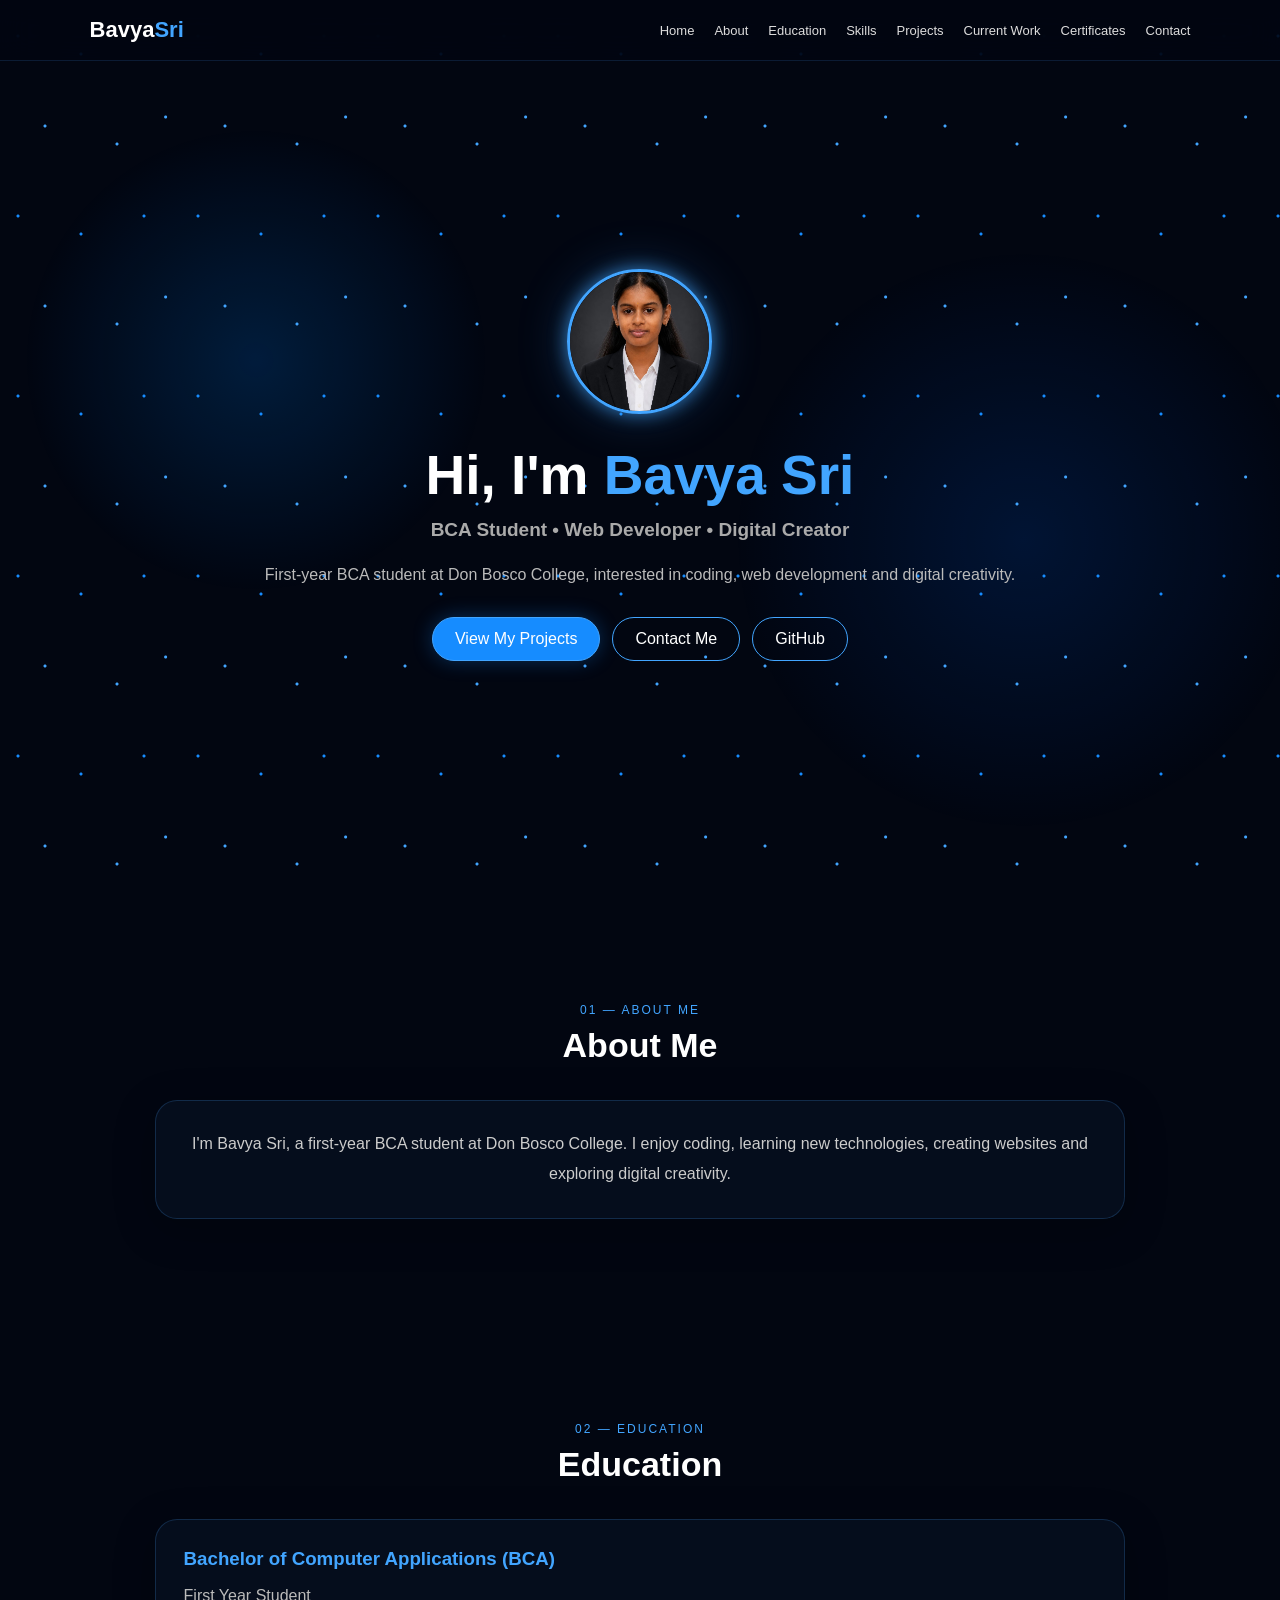
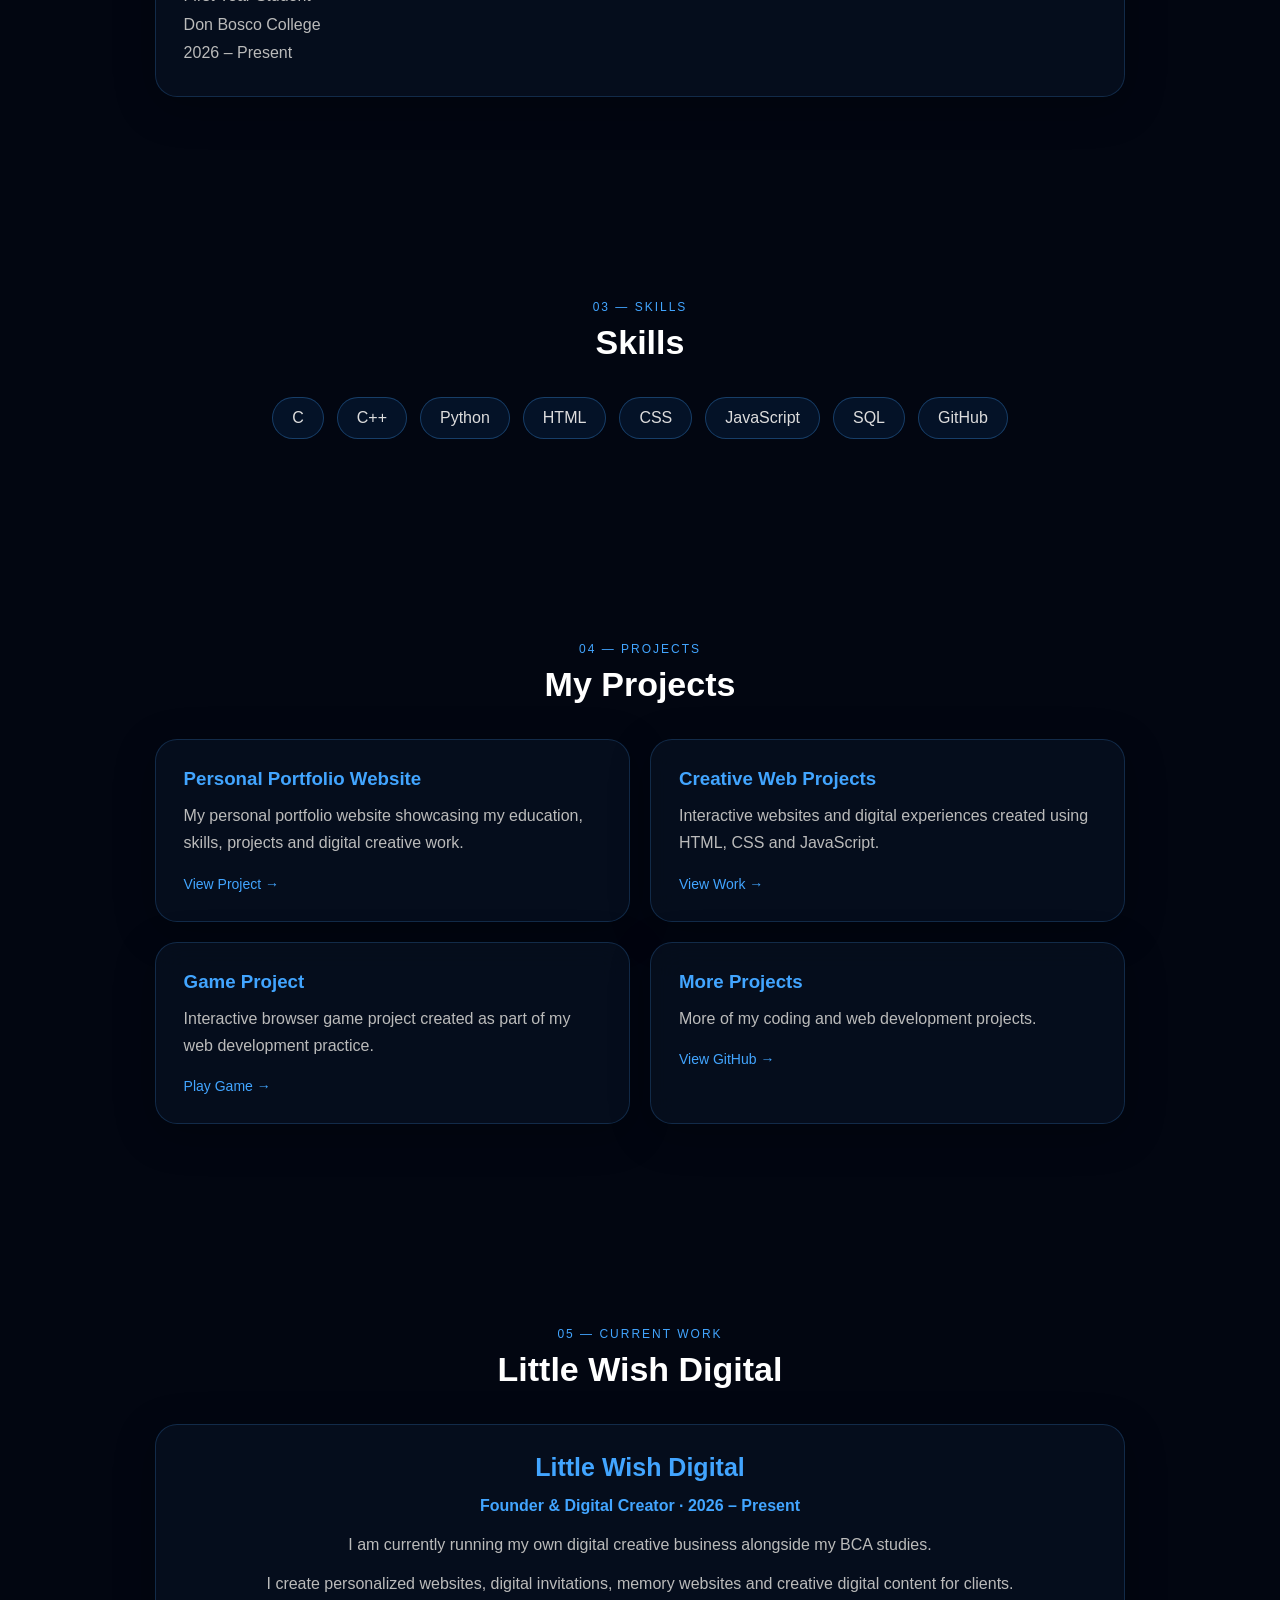
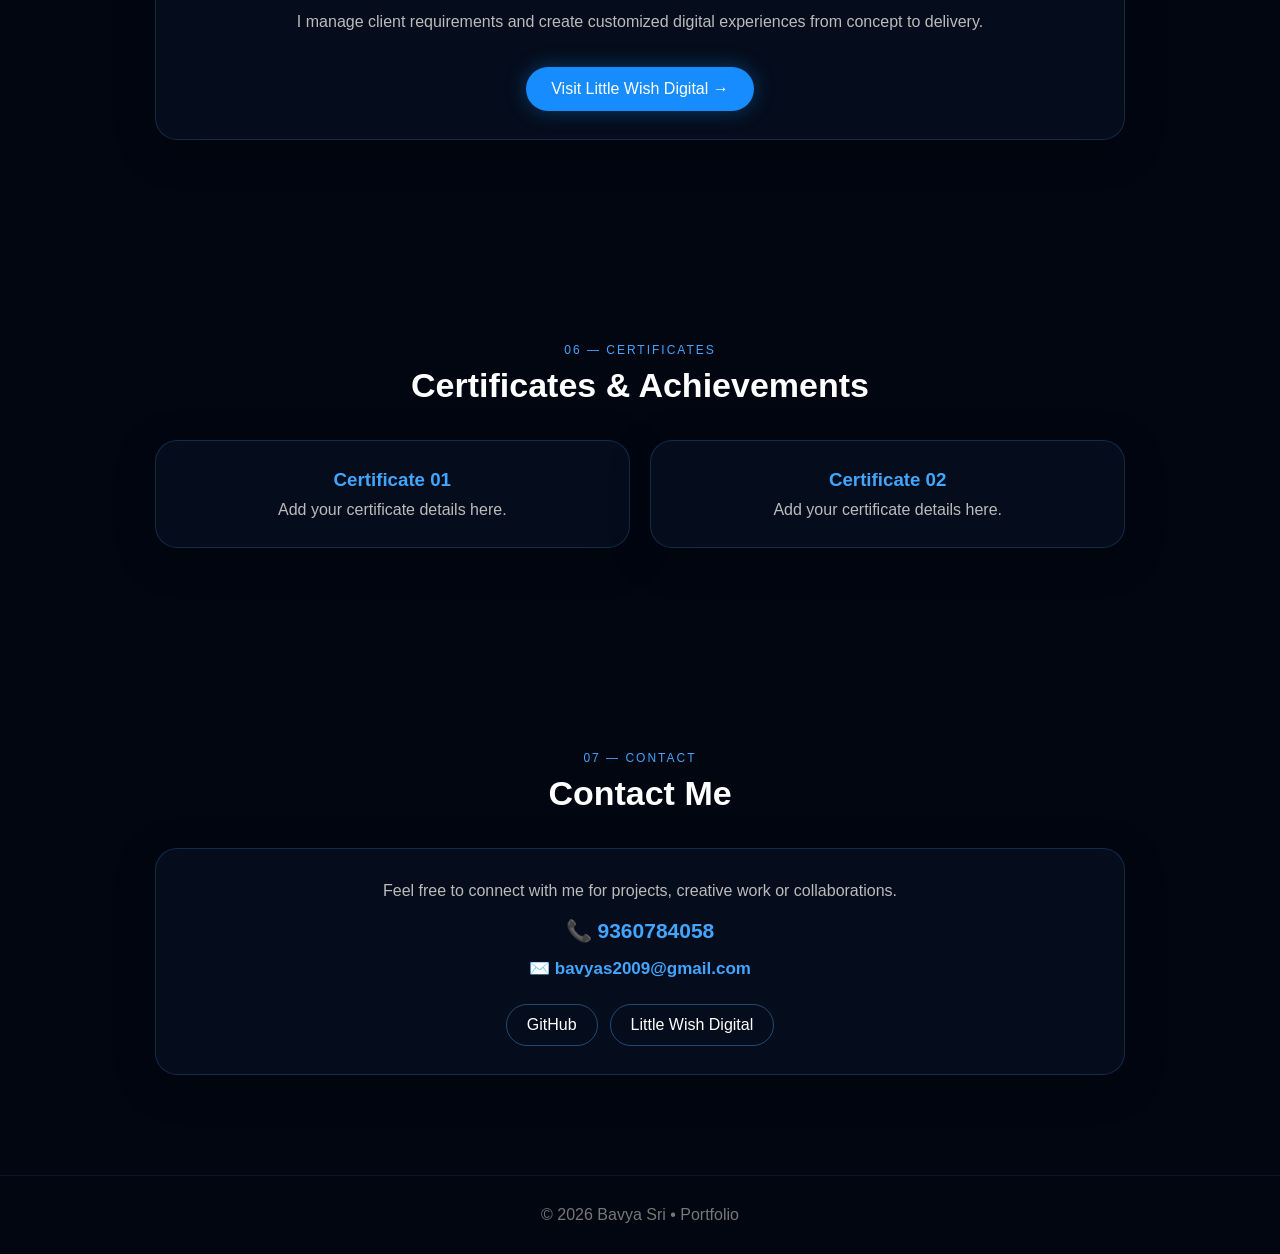
==== commit 66b037a7: "Update index.html" ====
--- a/index.html
+++ b/index.html
@@ -3,6 +3,7 @@
 <head>
 <meta charset="UTF-8">
 <meta name="viewport" content="width=device-width, initial-scale=1.0">
+
 <title>Bavya Sri | Portfolio</title>
 
 <style>
@@ -20,8 +21,7 @@
     overflow-x:hidden;
 }
 
-/* ===== ANIMATED BLUE STARS ===== */
-
+/* BLUE GLOWING STARS */
 body::before{
     content:"";
     position:fixed;
@@ -56,8 +56,7 @@
     100%{opacity:.4}
 }
 
-/* ===== NAVBAR ===== */
-
+/* NAVBAR */
 nav{
     position:fixed;
     top:0;
@@ -99,8 +98,7 @@
     color:#42a5ff;
 }
 
-/* ===== COMMON ===== */
-
+/* COMMON */
 section{
     width:100%;
     max-width:1150px;
@@ -133,8 +131,7 @@
     box-shadow:0 10px 40px rgba(0,0,0,.25);
 }
 
-/* ===== HOME ===== */
-
+/* HOME */
 #home{
     min-height:100vh;
     display:flex;
@@ -208,16 +205,14 @@
     box-shadow:0 0 25px rgba(66,165,255,.5);
 }
 
-/* ===== ABOUT ===== */
-
+/* ABOUT */
 .about-text{
     text-align:center;
     color:#ccc;
     line-height:1.9;
 }
 
-/* ===== EDUCATION ===== */
-
+/* EDUCATION */
 .education-card h3{
     color:#42a5ff;
     margin-bottom:12px;
@@ -228,8 +223,7 @@
     line-height:1.8;
 }
 
-/* ===== SKILLS ===== */
-
+/* SKILLS */
 .skills{
     display:flex;
     justify-content:center;
@@ -251,8 +245,7 @@
     background:rgba(30,130,255,.2);
 }
 
-/* ===== PROJECTS ===== */
-
+/* PROJECTS */
 .projects{
     display:grid;
     grid-template-columns:repeat(2,1fr);
@@ -286,8 +279,7 @@
     font-size:14px;
 }
 
-/* ===== CURRENT WORK ===== */
-
+/* CURRENT WORK */
 .work-card{
     text-align:center;
 }
@@ -327,8 +319,7 @@
     box-shadow:0 0 30px rgba(22,140,255,.6);
 }
 
-/* ===== CERTIFICATES ===== */
-
+/* CERTIFICATES */
 .certificates{
     display:grid;
     grid-template-columns:repeat(2,1fr);
@@ -348,8 +339,7 @@
     color:#bbb;
 }
 
-/* ===== CONTACT ===== */
-
+/* CONTACT */
 .contact-card{
     text-align:center;
 }
@@ -359,11 +349,24 @@
     line-height:1.7;
 }
 
-.contact-number{
-    margin:20px 0;
+.contact-number,
+.contact-email{
+    margin:15px 0;
+}
+
+.contact-number a,
+.contact-email a{
+    color:#42a5ff;
+    text-decoration:none;
+    font-weight:bold;
+}
+
+.contact-number a{
     font-size:21px;
-    color:#42a5ff;
-    font-weight:bold;
+}
+
+.contact-email a{
+    font-size:17px;
 }
 
 .social-links{
@@ -371,6 +374,7 @@
     justify-content:center;
     flex-wrap:wrap;
     gap:12px;
+    margin-top:25px;
 }
 
 .social-links a{
@@ -386,8 +390,7 @@
     background:#168cff;
 }
 
-/* ===== FOOTER ===== */
-
+/* FOOTER */
 footer{
     text-align:center;
     padding:30px;
@@ -395,8 +398,7 @@
     border-top:1px solid rgba(70,160,255,.12);
 }
 
-/* ===== MOBILE ===== */
-
+/* MOBILE */
 @media(max-width:768px){
 
     nav{
@@ -442,8 +444,7 @@
 
 <body>
 
-<!-- ================= NAVBAR ================= -->
-
+<!-- NAVBAR -->
 <nav>
     <div class="logo">Bavya<span>Sri</span></div>
 
@@ -460,8 +461,7 @@
 </nav>
 
 
-<!-- ================= HOME ================= -->
-
+<!-- HOME -->
 <section id="home">
 
     <div class="hero">
@@ -493,6 +493,7 @@
 
             <a href="https://github.com/bavyasri-code07"
                target="_blank"
+               rel="noopener noreferrer"
                class="btn">
                 GitHub
             </a>
@@ -504,8 +505,7 @@
 </section>
 
 
-<!-- ================= 01 ABOUT ================= -->
-
+<!-- 01 ABOUT -->
 <section id="about">
 
     <div class="section-title">
@@ -526,8 +526,7 @@
 </section>
 
 
-<!-- ================= 02 EDUCATION ================= -->
-
+<!-- 02 EDUCATION -->
 <section id="education">
 
     <div class="section-title">
@@ -540,9 +539,7 @@
         <h3>Bachelor of Computer Applications (BCA)</h3>
 
         <p>First Year Student</p>
-
         <p>Don Bosco College</p>
-
         <p>2026 – Present</p>
 
     </div>
@@ -550,8 +547,7 @@
 </section>
 
 
-<!-- ================= 03 SKILLS ================= -->
-
+<!-- 03 SKILLS -->
 <section id="skills">
 
     <div class="section-title">
@@ -575,8 +571,7 @@
 </section>
 
 
-<!-- ================= 04 PROJECTS ================= -->
-
+<!-- 04 PROJECTS -->
 <section id="projects">
 
     <div class="section-title">
@@ -585,8 +580,6 @@
     </div>
 
     <div class="projects">
-
-        <!-- ADD YOUR EXISTING PROJECT DETAILS HERE -->
 
         <div class="card project-card">
 
@@ -629,7 +622,6 @@
                 my web development practice.
             </p>
 
-            <!-- YOUR EXISTING GAME LINK -->
             <a href="#" class="project-link">
                 Play Game →
             </a>
@@ -642,12 +634,12 @@
             <h3>More Projects</h3>
 
             <p>
-                More of my coding and web development projects will
-                be added here.
+                More of my coding and web development projects.
             </p>
 
             <a href="https://github.com/bavyasri-code07"
                target="_blank"
+               rel="noopener noreferrer"
                class="project-link">
                 View GitHub →
             </a>
@@ -659,8 +651,7 @@
 </section>
 
 
-<!-- ================= 05 CURRENT WORK ================= -->
-
+<!-- 05 CURRENT WORK -->
 <section id="current-work">
 
     <div class="section-title">
@@ -693,6 +684,7 @@
 
         <a href="https://www.instagram.com/little.Wish.digital/"
            target="_blank"
+           rel="noopener noreferrer"
            class="work-button">
             Visit Little Wish Digital →
         </a>
@@ -702,8 +694,7 @@
 </section>
 
 
-<!-- ================= 06 CERTIFICATES ================= -->
-
+<!-- 06 CERTIFICATES -->
 <section id="certificates">
 
     <div class="section-title">
@@ -739,8 +730,7 @@
 </section>
 
 
-<!-- ================= 07 CONTACT ================= -->
-
+<!-- 07 CONTACT -->
 <section id="contact">
 
     <div class="section-title">
@@ -755,22 +745,29 @@
             creative work or collaborations.
         </p>
 
-        <!-- CONTACT NUMBER WILL BE ADDED HERE -->
-
         <div class="contact-number">
-            YOUR CONTACT NUMBER
-        </div>
-
+            <a href="tel:9360784058">
+                📞 9360784058
+            </a>
+        </div>
+
+        <div class="contact-email">
+            <a href="mailto:bavyas2009@gmail.com">
+                ✉️ bavyas2009@gmail.com
+            </a>
+        </div>
 
         <div class="social-links">
 
             <a href="https://github.com/bavyasri-code07"
-               target="_blank">
+               target="_blank"
+               rel="noopener noreferrer">
                 GitHub
             </a>
 
             <a href="https://www.instagram.com/little.Wish.digital/"
-               target="_blank">
+               target="_blank"
+               rel="noopener noreferrer">
                 Little Wish Digital
             </a>
 
@@ -781,12 +778,9 @@
 </section>
 
 
-<!-- ================= FOOTER ================= -->
-
+<!-- FOOTER -->
 <footer>
-
     © 2026 Bavya Sri • Portfolio
-
 </footer>
 
 </body>
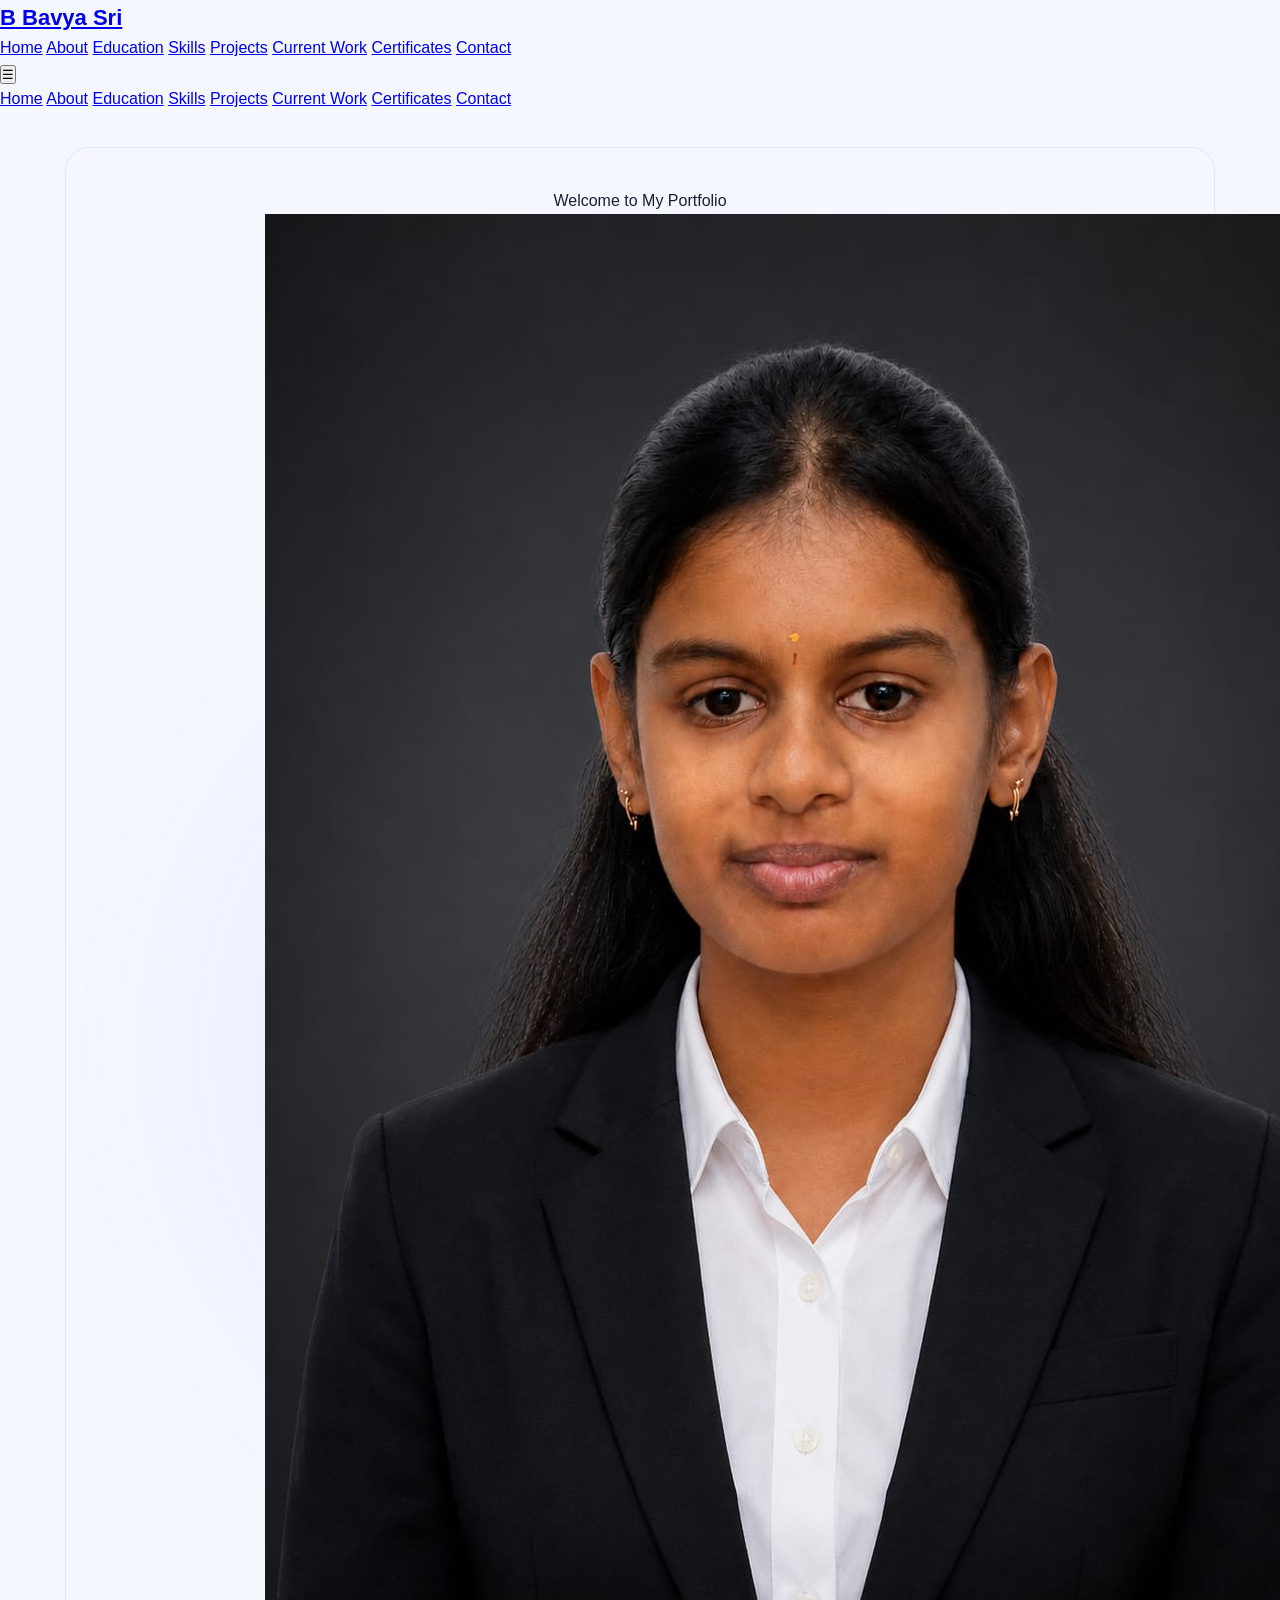
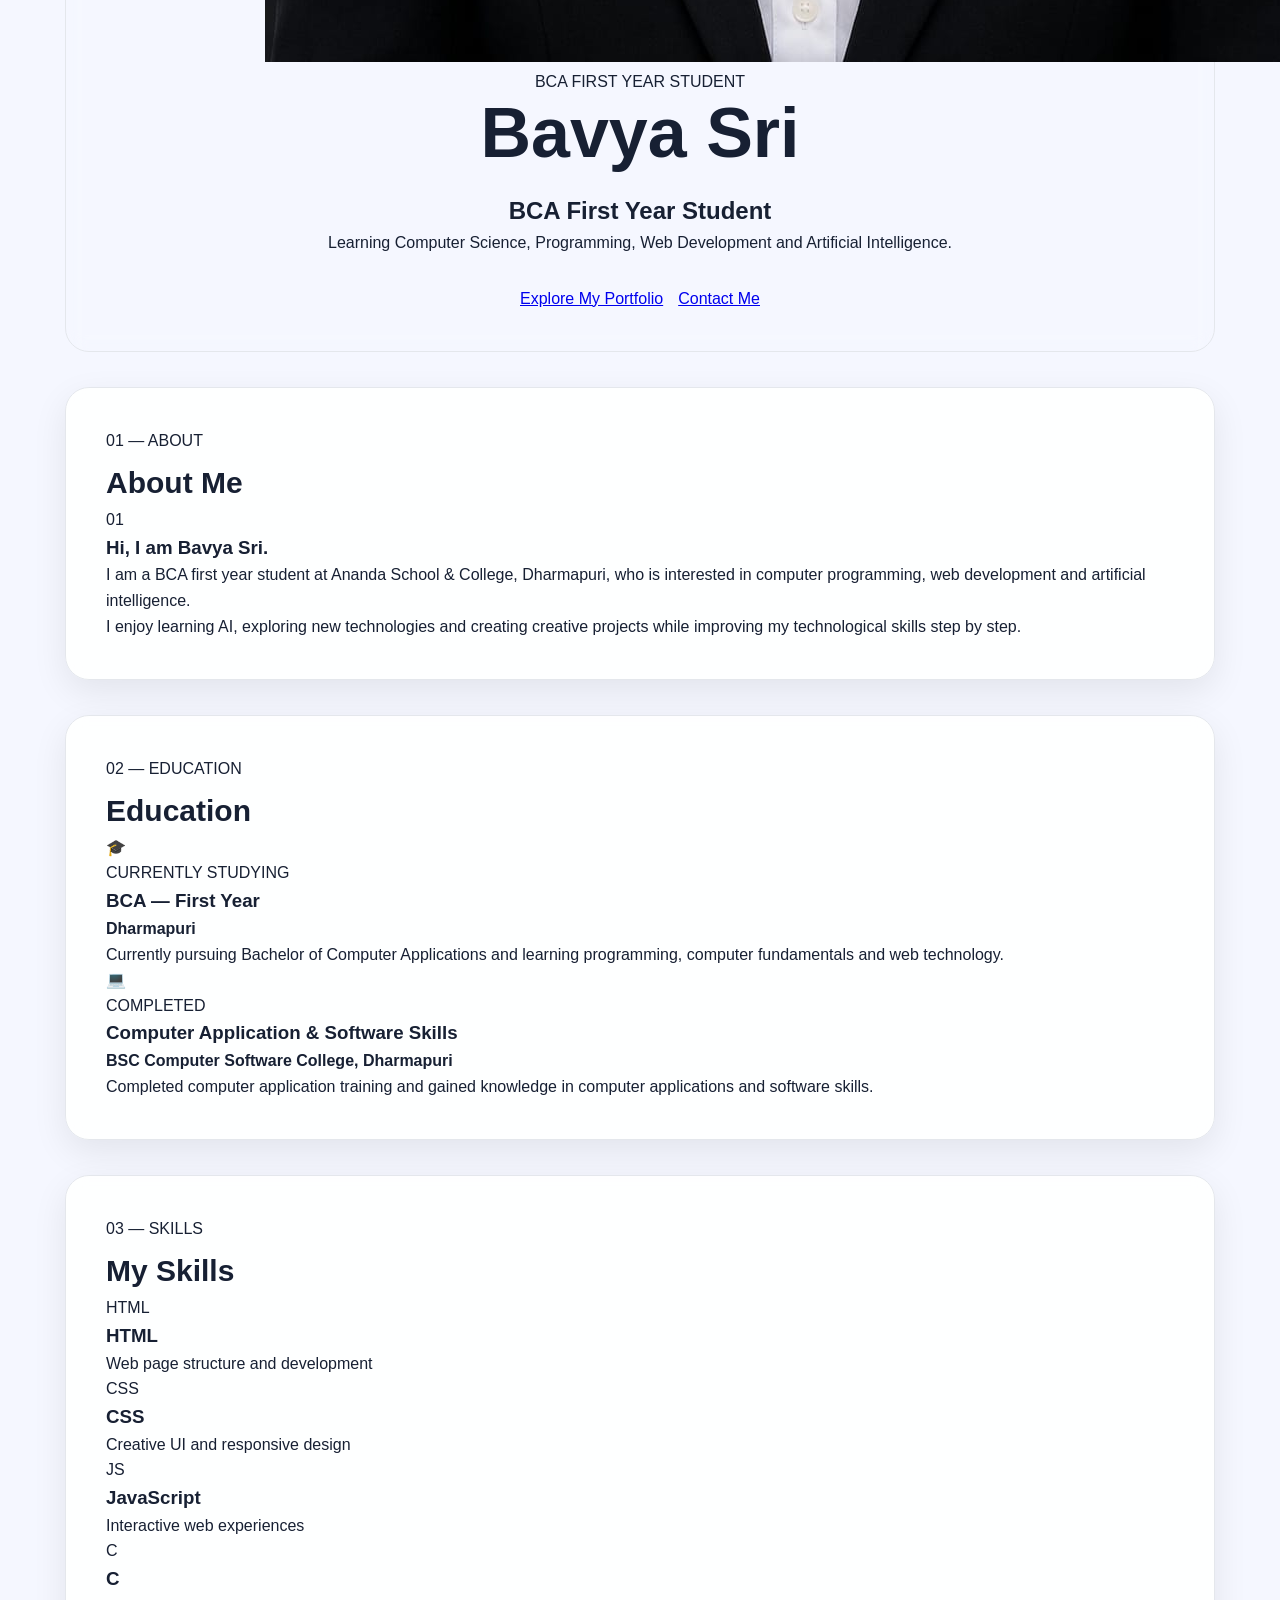
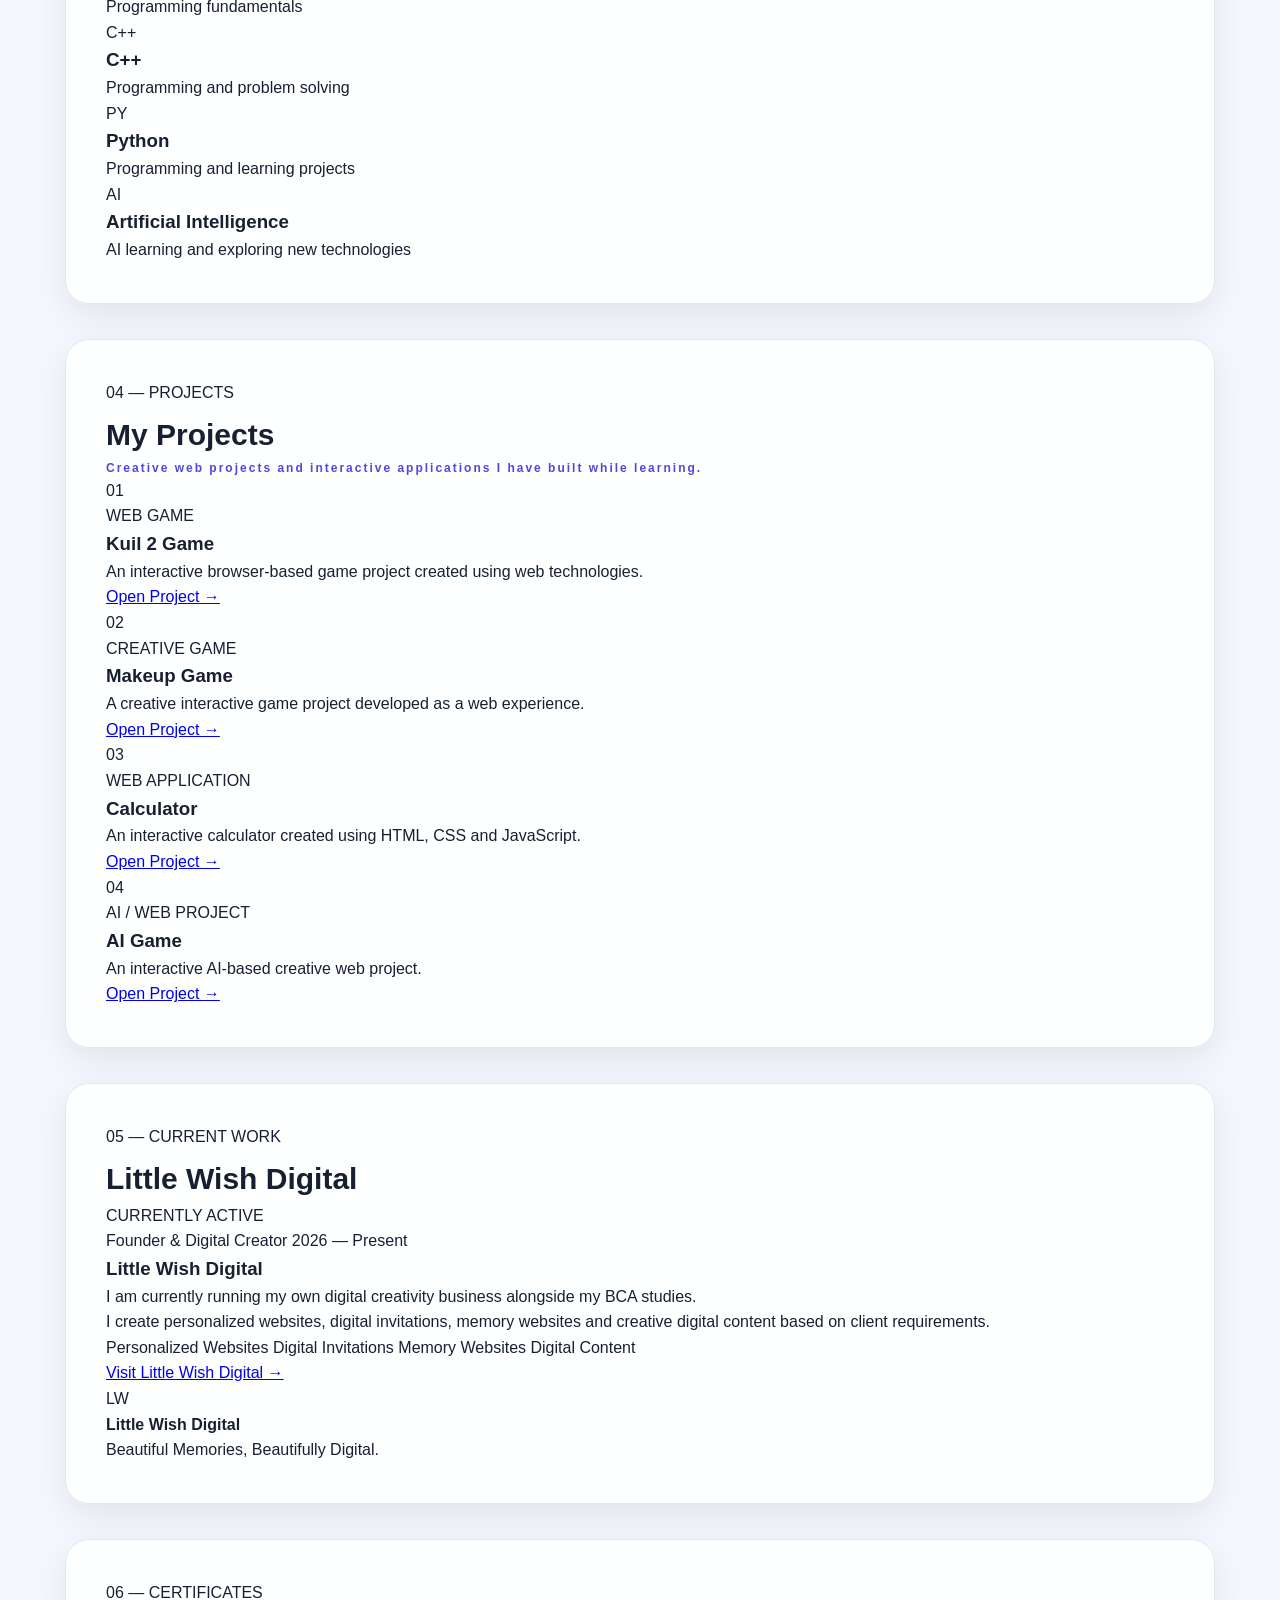
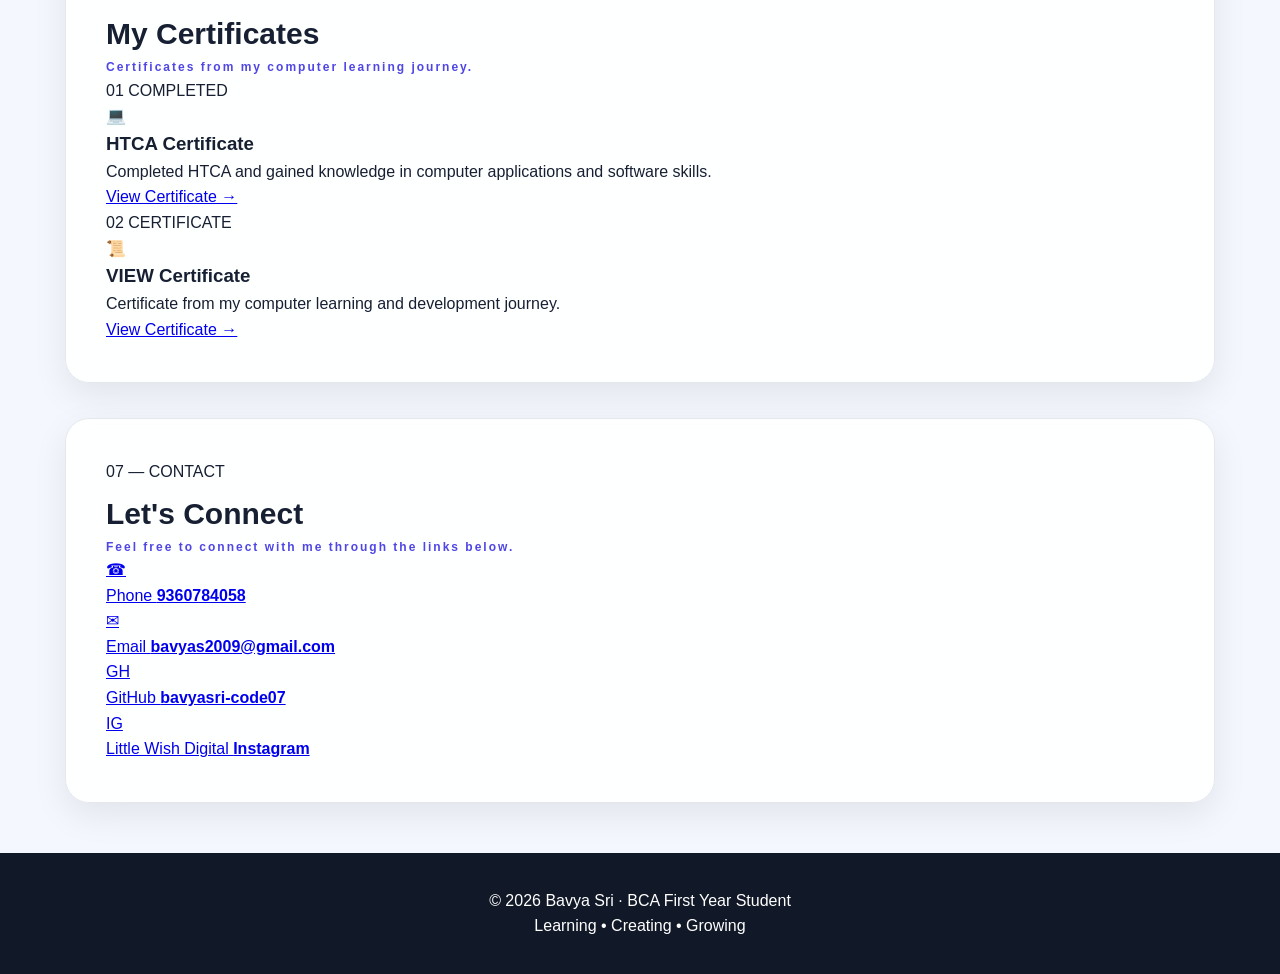
==== commit cfa3b1c3: "Update index.html" ====
--- a/index.html
+++ b/index.html
@@ -1,787 +1,1054 @@
 <!DOCTYPE html>
 <html lang="en">
 <head>
-<meta charset="UTF-8">
-<meta name="viewport" content="width=device-width, initial-scale=1.0">
-
-<title>Bavya Sri | Portfolio</title>
-
-<style>
-*{
-    margin:0;
-    padding:0;
-    box-sizing:border-box;
-    scroll-behavior:smooth;
-}
-
-body{
-    font-family:Arial,Helvetica,sans-serif;
-    background:#020611;
-    color:#fff;
-    overflow-x:hidden;
-}
-
-/* BLUE GLOWING STARS */
-body::before{
-    content:"";
-    position:fixed;
-    inset:0;
-    z-index:-2;
-    pointer-events:none;
-    background:
-    radial-gradient(circle at 10% 20%,#168cff 0 1px,transparent 2px),
-    radial-gradient(circle at 25% 70%,#42a5ff 0 1px,transparent 2px),
-    radial-gradient(circle at 45% 30%,#168cff 0 1px,transparent 2px),
-    radial-gradient(circle at 65% 80%,#42a5ff 0 1px,transparent 2px),
-    radial-gradient(circle at 80% 20%,#168cff 0 1px,transparent 2px),
-    radial-gradient(circle at 92% 65%,#42a5ff 0 1px,transparent 2px);
-    background-size:180px 180px;
-    animation:stars 4s ease-in-out infinite alternate;
-}
-
-body::after{
-    content:"";
-    position:fixed;
-    inset:0;
-    z-index:-3;
-    pointer-events:none;
-    background:
-    radial-gradient(circle at 20% 40%,rgba(0,130,255,.18),transparent 20%),
-    radial-gradient(circle at 80% 60%,rgba(0,100,255,.15),transparent 25%);
-}
-
-@keyframes stars{
-    0%{opacity:.25}
-    50%{opacity:.9}
-    100%{opacity:.4}
-}
-
-/* NAVBAR */
-nav{
-    position:fixed;
-    top:0;
-    left:0;
-    width:100%;
-    z-index:999;
-    padding:17px 7%;
-    display:flex;
-    justify-content:space-between;
-    align-items:center;
-    background:rgba(2,6,17,.78);
-    backdrop-filter:blur(16px);
-    border-bottom:1px solid rgba(70,160,255,.15);
-}
-
-.logo{
-    font-size:22px;
-    font-weight:700;
-}
-
-.logo span{
-    color:#42a5ff;
-}
-
-nav ul{
-    display:flex;
-    gap:20px;
-    list-style:none;
-}
-
-nav a{
-    color:#ddd;
-    text-decoration:none;
-    font-size:13px;
-    transition:.3s;
-}
-
-nav a:hover{
-    color:#42a5ff;
-}
-
-/* COMMON */
-section{
-    width:100%;
-    max-width:1150px;
-    margin:auto;
-    padding:100px 7%;
-}
-
-.section-title{
-    text-align:center;
-    margin-bottom:35px;
-}
-
-.section-title span{
-    color:#42a5ff;
-    font-size:12px;
-    letter-spacing:2px;
-}
-
-.section-title h2{
-    font-size:34px;
-    margin-top:8px;
-}
-
-.card{
-    background:rgba(8,18,35,.68);
-    border:1px solid rgba(70,160,255,.2);
-    border-radius:22px;
-    padding:28px;
-    backdrop-filter:blur(15px);
-    box-shadow:0 10px 40px rgba(0,0,0,.25);
-}
-
-/* HOME */
-#home{
-    min-height:100vh;
-    display:flex;
-    justify-content:center;
-    align-items:center;
-    text-align:center;
-    padding-top:130px;
-}
-
-.hero{
-    max-width:760px;
-}
-
-.profile-photo{
-    width:145px;
-    height:145px;
-    object-fit:cover;
-    border-radius:50%;
-    border:3px solid #42a5ff;
-    box-shadow:
-    0 0 18px rgba(66,165,255,.7),
-    0 0 50px rgba(66,165,255,.25);
-    margin-bottom:25px;
-}
-
-.hero h1{
-    font-size:55px;
-    margin-bottom:12px;
-}
-
-.hero h1 span{
-    color:#42a5ff;
-}
-
-.hero h3{
-    color:#aaa;
-    font-size:19px;
-    margin-bottom:20px;
-}
-
-.hero p{
-    color:#bbb;
-    line-height:1.8;
-    margin-bottom:27px;
-}
-
-.buttons{
-    display:flex;
-    justify-content:center;
-    gap:12px;
-    flex-wrap:wrap;
-}
-
-.btn{
-    display:inline-block;
-    padding:12px 22px;
-    border:1px solid #42a5ff;
-    border-radius:30px;
-    color:white;
-    text-decoration:none;
-    transition:.3s;
-}
-
-.btn.primary{
-    background:#168cff;
-    box-shadow:0 0 20px rgba(22,140,255,.3);
-}
-
-.btn:hover{
-    transform:translateY(-3px);
-    box-shadow:0 0 25px rgba(66,165,255,.5);
-}
-
-/* ABOUT */
-.about-text{
-    text-align:center;
-    color:#ccc;
-    line-height:1.9;
-}
-
-/* EDUCATION */
-.education-card h3{
-    color:#42a5ff;
-    margin-bottom:12px;
-}
-
-.education-card p{
-    color:#bbb;
-    line-height:1.8;
-}
-
-/* SKILLS */
-.skills{
-    display:flex;
-    justify-content:center;
-    flex-wrap:wrap;
-    gap:13px;
-}
-
-.skill{
-    padding:11px 19px;
-    border:1px solid rgba(66,165,255,.3);
-    background:rgba(30,110,200,.12);
-    border-radius:30px;
-    color:#ddd;
-    transition:.3s;
-}
-
-.skill:hover{
-    transform:translateY(-3px);
-    background:rgba(30,130,255,.2);
-}
-
-/* PROJECTS */
-.projects{
-    display:grid;
-    grid-template-columns:repeat(2,1fr);
-    gap:20px;
-}
-
-.project-card{
-    transition:.3s;
-}
-
-.project-card:hover{
-    transform:translateY(-5px);
-    border-color:rgba(66,165,255,.5);
-}
-
-.project-card h3{
-    color:#42a5ff;
-    margin-bottom:12px;
-}
-
-.project-card p{
-    color:#bbb;
-    line-height:1.7;
-    margin-bottom:18px;
-}
-
-.project-link{
-    display:inline-block;
-    color:#42a5ff;
-    text-decoration:none;
-    font-size:14px;
-}
-
-/* CURRENT WORK */
-.work-card{
-    text-align:center;
-}
-
-.work-card h3{
-    color:#42a5ff;
-    font-size:25px;
-    margin-bottom:10px;
-}
-
-.work-role{
-    color:#42a5ff !important;
-    font-weight:bold;
-    margin-bottom:18px;
-}
-
-.work-card p{
-    color:#bbb;
-    line-height:1.8;
-    margin-bottom:10px;
-}
-
-.work-button{
-    display:inline-block;
-    margin-top:20px;
-    padding:13px 25px;
-    background:#168cff;
-    color:white;
-    text-decoration:none;
-    border-radius:30px;
-    box-shadow:0 0 20px rgba(22,140,255,.35);
-    transition:.3s;
-}
-
-.work-button:hover{
-    transform:translateY(-3px);
-    box-shadow:0 0 30px rgba(22,140,255,.6);
-}
-
-/* CERTIFICATES */
-.certificates{
-    display:grid;
-    grid-template-columns:repeat(2,1fr);
-    gap:20px;
-}
-
-.certificate{
-    text-align:center;
-}
-
-.certificate h3{
-    color:#42a5ff;
-    margin-bottom:10px;
-}
-
-.certificate p{
-    color:#bbb;
-}
-
-/* CONTACT */
-.contact-card{
-    text-align:center;
-}
-
-.contact-card p{
-    color:#bbb;
-    line-height:1.7;
-}
-
-.contact-number,
-.contact-email{
-    margin:15px 0;
-}
-
-.contact-number a,
-.contact-email a{
-    color:#42a5ff;
-    text-decoration:none;
-    font-weight:bold;
-}
-
-.contact-number a{
-    font-size:21px;
-}
-
-.contact-email a{
-    font-size:17px;
-}
-
-.social-links{
-    display:flex;
-    justify-content:center;
-    flex-wrap:wrap;
-    gap:12px;
-    margin-top:25px;
-}
-
-.social-links a{
-    color:#fff;
-    text-decoration:none;
-    padding:11px 20px;
-    border:1px solid rgba(66,165,255,.4);
-    border-radius:25px;
-    transition:.3s;
-}
-
-.social-links a:hover{
-    background:#168cff;
-}
-
-/* FOOTER */
-footer{
-    text-align:center;
-    padding:30px;
-    color:#777;
-    border-top:1px solid rgba(70,160,255,.12);
-}
-
-/* MOBILE */
-@media(max-width:768px){
-
-    nav{
-        padding:15px 5%;
-    }
-
-    nav ul{
-        display:none;
-    }
-
-    section{
-        padding:85px 5%;
-    }
-
-    .hero h1{
-        font-size:40px;
-    }
-
-    .hero h3{
-        font-size:16px;
-    }
-
-    .section-title h2{
-        font-size:28px;
-    }
-
-    .projects,
-    .certificates{
-        grid-template-columns:1fr;
-    }
-
-    .card{
-        padding:22px;
-    }
-
-    .profile-photo{
-        width:125px;
-        height:125px;
-    }
-}
-</style>
+    <meta charset="UTF-8">
+    <meta name="viewport" content="width=device-width, initial-scale=1.0">
+
+    <title>Bavya Sri | BCA Student & Digital Creator</title>
+
+    <meta name="description"
+        content="Bavya Sri - BCA First Year Student interested in programming, web development, artificial intelligence and creative digital projects.">
+
+    <link rel="stylesheet" href="style.css">
 </head>
 
 <body>
 
-<!-- NAVBAR -->
-<nav>
-    <div class="logo">Bavya<span>Sri</span></div>
-
-    <ul>
-        <li><a href="#home">Home</a></li>
-        <li><a href="#about">About</a></li>
-        <li><a href="#education">Education</a></li>
-        <li><a href="#skills">Skills</a></li>
-        <li><a href="#projects">Projects</a></li>
-        <li><a href="#current-work">Current Work</a></li>
-        <li><a href="#certificates">Certificates</a></li>
-        <li><a href="#contact">Contact</a></li>
-    </ul>
-</nav>
-
-
-<!-- HOME -->
-<section id="home">
-
-    <div class="hero">
-
-        <img src="amma.jpg"
-             alt="Bavya Sri"
-             class="profile-photo">
-
-        <h1>Hi, I'm <span>Bavya Sri</span></h1>
-
-        <h3>
-            BCA Student • Web Developer • Digital Creator
-        </h3>
+    <!-- =====================================================
+         ANIMATED BACKGROUND
+    ====================================================== -->
+
+    <div class="background">
+        <div class="stars"></div>
+        <div class="stars stars-two"></div>
+
+        <div class="blue-glow glow-one"></div>
+        <div class="blue-glow glow-two"></div>
+
+        <div class="background-grid"></div>
+    </div>
+
+
+    <!-- =====================================================
+         NAVIGATION
+    ====================================================== -->
+
+    <header class="navbar">
+
+        <a href="#home" class="logo">
+            <span>B</span>
+            Bavya Sri
+        </a>
+
+        <nav class="nav-links">
+
+            <a href="#home">Home</a>
+
+            <a href="#about">About</a>
+
+            <a href="#education">Education</a>
+
+            <a href="#skills">Skills</a>
+
+            <a href="#projects">Projects</a>
+
+            <a href="#current-work">Current Work</a>
+
+            <a href="#certificates">Certificates</a>
+
+            <a href="#contact">Contact</a>
+
+        </nav>
+
+        <button class="menu-btn" id="menuBtn">
+            ☰
+        </button>
+
+    </header>
+
+
+    <!-- =====================================================
+         MOBILE MENU
+    ====================================================== -->
+
+    <div class="mobile-menu" id="mobileMenu">
+
+        <a href="#home">Home</a>
+        <a href="#about">About</a>
+        <a href="#education">Education</a>
+        <a href="#skills">Skills</a>
+        <a href="#projects">Projects</a>
+        <a href="#current-work">Current Work</a>
+        <a href="#certificates">Certificates</a>
+        <a href="#contact">Contact</a>
+
+    </div>
+
+
+    <!-- =====================================================
+         MAIN CONTENT
+    ====================================================== -->
+
+    <main>
+
+
+        <!-- =================================================
+             HOME
+        ================================================== -->
+
+        <section id="home" class="hero">
+
+            <div class="hero-content">
+
+                <div class="welcome-badge">
+                    <span></span>
+                    Welcome to My Portfolio
+                </div>
+
+
+                <!-- ROUND PROFILE PHOTO -->
+
+                <div class="profile-container">
+
+                    <div class="profile-orbit"></div>
+
+                    <div class="profile-frame">
+
+                        <img
+                            src="amma.jpg"
+                            alt="Bavya Sri"
+                            class="profile-photo"
+                        >
+
+                    </div>
+
+                </div>
+
+
+                <p class="hero-small">
+                    BCA FIRST YEAR STUDENT
+                </p>
+
+
+                <h1>
+                    Bavya <span>Sri</span>
+                </h1>
+
+
+                <h2>
+                    BCA First Year Student
+                </h2>
+
+
+                <p class="hero-description">
+
+                    Learning Computer Science, Programming,
+                    Web Development and Artificial Intelligence.
+
+                </p>
+
+
+                <div class="hero-buttons">
+
+                    <a href="#about" class="primary-btn">
+                        Explore My Portfolio
+                    </a>
+
+                    <a href="#contact" class="secondary-btn">
+                        Contact Me
+                    </a>
+
+                </div>
+
+            </div>
+
+        </section>
+
+
+
+        <!-- =================================================
+             ABOUT
+        ================================================== -->
+
+        <section id="about" class="section">
+
+            <div class="section-heading">
+
+                <span>01 — ABOUT</span>
+
+                <h2>About Me</h2>
+
+            </div>
+
+
+            <div class="glass-card about-card">
+
+                <div class="card-number">
+                    01
+                </div>
+
+                <h3>
+                    Hi, I am Bavya Sri.
+                </h3>
+
+                <p>
+
+                    I am a BCA first year student at
+                    Ananda School & College, Dharmapuri,
+                    who is interested in computer programming,
+                    web development and artificial intelligence.
+
+                </p>
+
+                <p>
+
+                    I enjoy learning AI, exploring new technologies
+                    and creating creative projects while improving
+                    my technological skills step by step.
+
+                </p>
+
+            </div>
+
+        </section>
+
+
+
+        <!-- =================================================
+             EDUCATION
+        ================================================== -->
+
+        <section id="education" class="section">
+
+            <div class="section-heading">
+
+                <span>02 — EDUCATION</span>
+
+                <h2>Education</h2>
+
+            </div>
+
+
+            <div class="education-grid">
+
+
+                <!-- BCA -->
+
+                <div class="glass-card education-card">
+
+                    <div class="education-icon">
+                        🎓
+                    </div>
+
+                    <div>
+
+                        <span class="education-label">
+                            CURRENTLY STUDYING
+                        </span>
+
+                        <h3>
+                            BCA — First Year
+                        </h3>
+
+                        <h4>
+                            Dharmapuri
+                        </h4>
+
+                        <p>
+
+                            Currently pursuing Bachelor of
+                            Computer Applications and learning
+                            programming, computer fundamentals
+                            and web technology.
+
+                        </p>
+
+                    </div>
+
+                </div>
+
+
+                <!-- COMPUTER COURSE -->
+
+                <div class="glass-card education-card">
+
+                    <div class="education-icon">
+                        💻
+                    </div>
+
+                    <div>
+
+                        <span class="education-label">
+                            COMPLETED
+                        </span>
+
+                        <h3>
+                            Computer Application & Software Skills
+                        </h3>
+
+                        <h4>
+                            BSC Computer Software College,
+                            Dharmapuri
+                        </h4>
+
+                        <p>
+
+                            Completed computer application training
+                            and gained knowledge in computer
+                            applications and software skills.
+
+                        </p>
+
+                    </div>
+
+                </div>
+
+
+            </div>
+
+        </section>
+
+
+
+        <!-- =================================================
+             SKILLS
+        ================================================== -->
+
+        <section id="skills" class="section">
+
+            <div class="section-heading">
+
+                <span>03 — SKILLS</span>
+
+                <h2>My Skills</h2>
+
+            </div>
+
+
+            <div class="skills-grid">
+
+
+                <!-- HTML -->
+
+                <div class="skill-card">
+
+                    <div class="skill-icon">
+                        HTML
+                    </div>
+
+                    <h3>HTML</h3>
+
+                    <p>
+                        Web page structure and development
+                    </p>
+
+                </div>
+
+
+                <!-- CSS -->
+
+                <div class="skill-card">
+
+                    <div class="skill-icon">
+                        CSS
+                    </div>
+
+                    <h3>CSS</h3>
+
+                    <p>
+                        Creative UI and responsive design
+                    </p>
+
+                </div>
+
+
+                <!-- JAVASCRIPT -->
+
+                <div class="skill-card">
+
+                    <div class="skill-icon">
+                        JS
+                    </div>
+
+                    <h3>JavaScript</h3>
+
+                    <p>
+                        Interactive web experiences
+                    </p>
+
+                </div>
+
+
+                <!-- C -->
+
+                <div class="skill-card">
+
+                    <div class="skill-icon">
+                        C
+                    </div>
+
+                    <h3>C</h3>
+
+                    <p>
+                        Programming fundamentals
+                    </p>
+
+                </div>
+
+
+                <!-- C++ -->
+
+                <div class="skill-card">
+
+                    <div class="skill-icon">
+                        C++
+                    </div>
+
+                    <h3>C++</h3>
+
+                    <p>
+                        Programming and problem solving
+                    </p>
+
+                </div>
+
+
+                <!-- PYTHON -->
+
+                <div class="skill-card">
+
+                    <div class="skill-icon">
+                        PY
+                    </div>
+
+                    <h3>Python</h3>
+
+                    <p>
+                        Programming and learning projects
+                    </p>
+
+                </div>
+
+
+                <!-- AI -->
+
+                <div class="skill-card">
+
+                    <div class="skill-icon">
+                        AI
+                    </div>
+
+                    <h3>Artificial Intelligence</h3>
+
+                    <p>
+                        AI learning and exploring new technologies
+                    </p>
+
+                </div>
+
+
+            </div>
+
+        </section>
+
+
+
+        <!-- =================================================
+             PROJECTS
+        ================================================== -->
+
+        <section id="projects" class="section">
+
+            <div class="section-heading">
+
+                <span>04 — PROJECTS</span>
+
+                <h2>My Projects</h2>
+
+                <p>
+                    Creative web projects and interactive applications
+                    I have built while learning.
+                </p>
+
+            </div>
+
+
+            <div class="projects-list">
+
+
+                <!-- PROJECT 01 -->
+
+                <div class="project-card">
+
+                    <div class="project-left">
+
+                        <span class="project-number">
+                            01
+                        </span>
+
+                        <div>
+
+                            <span class="project-type">
+                                WEB GAME
+                            </span>
+
+                            <h3>
+                                Kuil 2 Game
+                            </h3>
+
+                            <p>
+                                An interactive browser-based game
+                                project created using web technologies.
+                            </p>
+
+                        </div>
+
+                    </div>
+
+
+                    <a
+                        href="kuil2game.html"
+                        class="project-button"
+                    >
+                        Open Project →
+                    </a>
+
+                </div>
+
+
+
+                <!-- PROJECT 02 -->
+
+                <div class="project-card">
+
+                    <div class="project-left">
+
+                        <span class="project-number">
+                            02
+                        </span>
+
+                        <div>
+
+                            <span class="project-type">
+                                CREATIVE GAME
+                            </span>
+
+                            <h3>
+                                Makeup Game
+                            </h3>
+
+                            <p>
+                                A creative interactive game project
+                                developed as a web experience.
+                            </p>
+
+                        </div>
+
+                    </div>
+
+
+                    <a
+                        href="mackup.html"
+                        class="project-button"
+                    >
+                        Open Project →
+                    </a>
+
+                </div>
+
+
+
+                <!-- PROJECT 03 -->
+
+                <div class="project-card">
+
+                    <div class="project-left">
+
+                        <span class="project-number">
+                            03
+                        </span>
+
+                        <div>
+
+                            <span class="project-type">
+                                WEB APPLICATION
+                            </span>
+
+                            <h3>
+                                Calculator
+                            </h3>
+
+                            <p>
+                                An interactive calculator created
+                                using HTML, CSS and JavaScript.
+                            </p>
+
+                        </div>
+
+                    </div>
+
+
+                    <a
+                        href="calc.html"
+                        class="project-button"
+                    >
+                        Open Project →
+                    </a>
+
+                </div>
+
+
+
+                <!-- PROJECT 04 -->
+
+                <div class="project-card">
+
+                    <div class="project-left">
+
+                        <span class="project-number">
+                            04
+                        </span>
+
+                        <div>
+
+                            <span class="project-type">
+                                AI / WEB PROJECT
+                            </span>
+
+                            <h3>
+                                AI Game
+                            </h3>
+
+                            <p>
+                                An interactive AI-based creative
+                                web project.
+                            </p>
+
+                        </div>
+
+                    </div>
+
+
+                    <a
+                        href="ai-game.html"
+                        class="project-button"
+                    >
+                        Open Project →
+                    </a>
+
+                </div>
+
+
+            </div>
+
+        </section>
+
+
+
+        <!-- =================================================
+             CURRENT WORK
+        ================================================== -->
+
+        <section id="current-work" class="section">
+
+            <div class="section-heading">
+
+                <span>05 — CURRENT WORK</span>
+
+                <h2>Little Wish Digital</h2>
+
+            </div>
+
+
+            <div class="current-work-card">
+
+
+                <div class="current-work-content">
+
+                    <div class="active-badge">
+
+                        <span></span>
+
+                        CURRENTLY ACTIVE
+
+                    </div>
+
+
+                    <span class="work-role">
+                        Founder & Digital Creator
+                    </span>
+
+
+                    <span class="work-year">
+                        2026 — Present
+                    </span>
+
+
+                    <h3>
+                        Little Wish Digital
+                    </h3>
+
+
+                    <p>
+
+                        I am currently running my own digital
+                        creativity business alongside my BCA studies.
+
+                    </p>
+
+
+                    <p>
+
+                        I create personalized websites, digital
+                        invitations, memory websites and creative
+                        digital content based on client requirements.
+
+                    </p>
+
+
+                    <div class="work-tags">
+
+                        <span>Personalized Websites</span>
+
+                        <span>Digital Invitations</span>
+
+                        <span>Memory Websites</span>
+
+                        <span>Digital Content</span>
+
+                    </div>
+
+
+                    <a
+                        href="https://www.instagram.com/little.Wish.digital/"
+                        target="_blank"
+                        rel="noopener noreferrer"
+                        class="instagram-button"
+                    >
+                        Visit Little Wish Digital →
+                    </a>
+
+                </div>
+
+
+                <div class="work-visual">
+
+                    <div class="work-glow"></div>
+
+                    <div class="work-logo-card">
+
+                        <div class="lw-logo">
+                            LW
+                        </div>
+
+                        <h4>
+                            Little Wish Digital
+                        </h4>
+
+                        <p>
+                            Beautiful Memories,
+                            Beautifully Digital.
+                        </p>
+
+                    </div>
+
+                </div>
+
+
+            </div>
+
+        </section>
+
+
+
+        <!-- =================================================
+             CERTIFICATES
+        ================================================== -->
+
+        <section id="certificates" class="section">
+
+            <div class="section-heading">
+
+                <span>06 — CERTIFICATES</span>
+
+                <h2>My Certificates</h2>
+
+                <p>
+                    Certificates from my computer learning journey.
+                </p>
+
+            </div>
+
+
+            <div class="certificate-grid">
+
+
+                <!-- HTCA -->
+
+                <div class="certificate-card">
+
+                    <div class="certificate-top">
+
+                        <span class="certificate-number">
+                            01
+                        </span>
+
+                        <span class="certificate-status">
+                            COMPLETED
+                        </span>
+
+                    </div>
+
+
+                    <div class="certificate-icon">
+                        💻
+                    </div>
+
+
+                    <h3>
+                        HTCA Certificate
+                    </h3>
+
+
+                    <p>
+
+                        Completed HTCA and gained knowledge
+                        in computer applications and software skills.
+
+                    </p>
+
+
+                    <a
+                        href="htca-certificate.pdf"
+                        target="_blank"
+                        class="certificate-button"
+                    >
+                        View Certificate →
+                    </a>
+
+                </div>
+
+
+
+                <!-- VIEW CERTIFICATE -->
+
+                <div class="certificate-card">
+
+                    <div class="certificate-top">
+
+                        <span class="certificate-number">
+                            02
+                        </span>
+
+                        <span class="certificate-status">
+                            CERTIFICATE
+                        </span>
+
+                    </div>
+
+
+                    <div class="certificate-icon">
+                        📜
+                    </div>
+
+
+                    <h3>
+                        VIEW Certificate
+                    </h3>
+
+
+                    <p>
+
+                        Certificate from my computer learning
+                        and development journey.
+
+                    </p>
+
+
+                    <a
+                        href="view-certificate.pdf"
+                        target="_blank"
+                        class="certificate-button"
+                    >
+                        View Certificate →
+                    </a>
+
+                </div>
+
+
+            </div>
+
+        </section>
+
+
+
+        <!-- =================================================
+             CONTACT
+        ================================================== -->
+
+        <section id="contact" class="section">
+
+            <div class="section-heading">
+
+                <span>07 — CONTACT</span>
+
+                <h2>Let's Connect</h2>
+
+                <p>
+                    Feel free to connect with me through the links below.
+                </p>
+
+            </div>
+
+
+            <div class="contact-card">
+
+
+                <!-- PHONE -->
+
+                <a
+                    href="tel:9360784058"
+                    class="contact-item"
+                >
+
+                    <div class="contact-icon">
+                        ☎
+                    </div>
+
+                    <div>
+
+                        <span>
+                            Phone
+                        </span>
+
+                        <strong>
+                            9360784058
+                        </strong>
+
+                    </div>
+
+                </a>
+
+
+
+                <!-- EMAIL -->
+
+                <a
+                    href="mailto:bavyas2009@gmail.com"
+                    class="contact-item"
+                >
+
+                    <div class="contact-icon">
+                        ✉
+                    </div>
+
+                    <div>
+
+                        <span>
+                            Email
+                        </span>
+
+                        <strong>
+                            bavyas2009@gmail.com
+                        </strong>
+
+                    </div>
+
+                </a>
+
+
+
+                <!-- GITHUB -->
+
+                <a
+                    href="https://github.com/bavyasri-code07"
+                    target="_blank"
+                    rel="noopener noreferrer"
+                    class="contact-item"
+                >
+
+                    <div class="contact-icon">
+                        GH
+                    </div>
+
+                    <div>
+
+                        <span>
+                            GitHub
+                        </span>
+
+                        <strong>
+                            bavyasri-code07
+                        </strong>
+
+                    </div>
+
+                </a>
+
+
+
+                <!-- INSTAGRAM -->
+
+                <a
+                    href="https://www.instagram.com/little.Wish.digital/"
+                    target="_blank"
+                    rel="noopener noreferrer"
+                    class="contact-item"
+                >
+
+                    <div class="contact-icon">
+                        IG
+                    </div>
+
+                    <div>
+
+                        <span>
+                            Little Wish Digital
+                        </span>
+
+                        <strong>
+                            Instagram
+                        </strong>
+
+                    </div>
+
+                </a>
+
+
+            </div>
+
+        </section>
+
+
+    </main>
+
+
+
+    <!-- =====================================================
+         FOOTER
+    ====================================================== -->
+
+    <footer>
+
+        <div class="footer-line"></div>
 
         <p>
-            First-year BCA student at Don Bosco College,
-            interested in coding, web development and digital creativity.
+            © 2026 Bavya Sri · BCA First Year Student
         </p>
 
-        <div class="buttons">
-
-            <a href="#projects" class="btn primary">
-                View My Projects
-            </a>
-
-            <a href="#contact" class="btn">
-                Contact Me
-            </a>
-
-            <a href="https://github.com/bavyasri-code07"
-               target="_blank"
-               rel="noopener noreferrer"
-               class="btn">
-                GitHub
-            </a>
-
-        </div>
-
-    </div>
-
-</section>
-
-
-<!-- 01 ABOUT -->
-<section id="about">
-
-    <div class="section-title">
-        <span>01 — ABOUT ME</span>
-        <h2>About Me</h2>
-    </div>
-
-    <div class="card about-text">
-
-        <p>
-            I'm Bavya Sri, a first-year BCA student at Don Bosco College.
-            I enjoy coding, learning new technologies, creating websites
-            and exploring digital creativity.
+        <p class="footer-small">
+            Learning • Creating • Growing
         </p>
 
-    </div>
-
-</section>
-
-
-<!-- 02 EDUCATION -->
-<section id="education">
-
-    <div class="section-title">
-        <span>02 — EDUCATION</span>
-        <h2>Education</h2>
-    </div>
-
-    <div class="card education-card">
-
-        <h3>Bachelor of Computer Applications (BCA)</h3>
-
-        <p>First Year Student</p>
-        <p>Don Bosco College</p>
-        <p>2026 – Present</p>
-
-    </div>
-
-</section>
-
-
-<!-- 03 SKILLS -->
-<section id="skills">
-
-    <div class="section-title">
-        <span>03 — SKILLS</span>
-        <h2>Skills</h2>
-    </div>
-
-    <div class="skills">
-
-        <div class="skill">C</div>
-        <div class="skill">C++</div>
-        <div class="skill">Python</div>
-        <div class="skill">HTML</div>
-        <div class="skill">CSS</div>
-        <div class="skill">JavaScript</div>
-        <div class="skill">SQL</div>
-        <div class="skill">GitHub</div>
-
-    </div>
-
-</section>
-
-
-<!-- 04 PROJECTS -->
-<section id="projects">
-
-    <div class="section-title">
-        <span>04 — PROJECTS</span>
-        <h2>My Projects</h2>
-    </div>
-
-    <div class="projects">
-
-        <div class="card project-card">
-
-            <h3>Personal Portfolio Website</h3>
-
-            <p>
-                My personal portfolio website showcasing my education,
-                skills, projects and digital creative work.
-            </p>
-
-            <a href="#home" class="project-link">
-                View Project →
-            </a>
-
-        </div>
-
-
-        <div class="card project-card">
-
-            <h3>Creative Web Projects</h3>
-
-            <p>
-                Interactive websites and digital experiences created
-                using HTML, CSS and JavaScript.
-            </p>
-
-            <a href="#current-work" class="project-link">
-                View Work →
-            </a>
-
-        </div>
-
-
-        <div class="card project-card">
-
-            <h3>Game Project</h3>
-
-            <p>
-                Interactive browser game project created as part of
-                my web development practice.
-            </p>
-
-            <a href="#" class="project-link">
-                Play Game →
-            </a>
-
-        </div>
-
-
-        <div class="card project-card">
-
-            <h3>More Projects</h3>
-
-            <p>
-                More of my coding and web development projects.
-            </p>
-
-            <a href="https://github.com/bavyasri-code07"
-               target="_blank"
-               rel="noopener noreferrer"
-               class="project-link">
-                View GitHub →
-            </a>
-
-        </div>
-
-    </div>
-
-</section>
-
-
-<!-- 05 CURRENT WORK -->
-<section id="current-work">
-
-    <div class="section-title">
-        <span>05 — CURRENT WORK</span>
-        <h2>Little Wish Digital</h2>
-    </div>
-
-    <div class="card work-card">
-
-        <h3>Little Wish Digital</h3>
-
-        <p class="work-role">
-            Founder & Digital Creator · 2026 – Present
-        </p>
-
-        <p>
-            I am currently running my own digital creative business
-            alongside my BCA studies.
-        </p>
-
-        <p>
-            I create personalized websites, digital invitations,
-            memory websites and creative digital content for clients.
-        </p>
-
-        <p>
-            I manage client requirements and create customized
-            digital experiences from concept to delivery.
-        </p>
-
-        <a href="https://www.instagram.com/little.Wish.digital/"
-           target="_blank"
-           rel="noopener noreferrer"
-           class="work-button">
-            Visit Little Wish Digital →
-        </a>
-
-    </div>
-
-</section>
-
-
-<!-- 06 CERTIFICATES -->
-<section id="certificates">
-
-    <div class="section-title">
-        <span>06 — CERTIFICATES</span>
-        <h2>Certificates & Achievements</h2>
-    </div>
-
-    <div class="certificates">
-
-        <div class="card certificate">
-
-            <h3>Certificate 01</h3>
-
-            <p>
-                Add your certificate details here.
-            </p>
-
-        </div>
-
-
-        <div class="card certificate">
-
-            <h3>Certificate 02</h3>
-
-            <p>
-                Add your certificate details here.
-            </p>
-
-        </div>
-
-    </div>
-
-</section>
-
-
-<!-- 07 CONTACT -->
-<section id="contact">
-
-    <div class="section-title">
-        <span>07 — CONTACT</span>
-        <h2>Contact Me</h2>
-    </div>
-
-    <div class="card contact-card">
-
-        <p>
-            Feel free to connect with me for projects,
-            creative work or collaborations.
-        </p>
-
-        <div class="contact-number">
-            <a href="tel:9360784058">
-                📞 9360784058
-            </a>
-        </div>
-
-        <div class="contact-email">
-            <a href="mailto:bavyas2009@gmail.com">
-                ✉️ bavyas2009@gmail.com
-            </a>
-        </div>
-
-        <div class="social-links">
-
-            <a href="https://github.com/bavyasri-code07"
-               target="_blank"
-               rel="noopener noreferrer">
-                GitHub
-            </a>
-
-            <a href="https://www.instagram.com/little.Wish.digital/"
-               target="_blank"
-               rel="noopener noreferrer">
-                Little Wish Digital
-            </a>
-
-        </div>
-
-    </div>
-
-</section>
-
-
-<!-- FOOTER -->
-<footer>
-    © 2026 Bavya Sri • Portfolio
-</footer>
+    </footer>
+
+
+
+    <!-- =====================================================
+         JAVASCRIPT
+    ====================================================== -->
+
+    <script src="script.js"></script>
 
 </body>
 </html>
--- a/style.css
+++ b/style.css
@@ -0,0 +1,533 @@
+* {
+    margin: 0;
+    padding: 0;
+    box-sizing: border-box;
+    scroll-behavior: smooth;
+}
+
+:root {
+    --bg: #f5f7ff;
+    --card: rgba(255, 255, 255, 0.9);
+    --text: #172033;
+    --muted: #667085;
+    --primary: #4f46e5;
+    --secondary: #06b6d4;
+    --border: #e4e7ec;
+    --header: #111827;
+    --shadow: 0 12px 35px rgba(0, 0, 0, 0.08);
+}
+
+body.dark {
+    --bg: #080d18;
+    --card: rgba(20, 27, 42, 0.92);
+    --text: #f8fafc;
+    --muted: #aab4c5;
+    --primary: #818cf8;
+    --secondary: #22d3ee;
+    --border: #273449;
+    --header: #050914;
+    --shadow: 0 12px 35px rgba(0, 0, 0, 0.35);
+}
+
+body {
+    font-family: Arial, sans-serif;
+    background: var(--bg);
+    color: var(--text);
+    line-height: 1.6;
+    overflow-x: hidden;
+    transition: background 0.4s ease, color 0.4s ease;
+}
+
+
+/* =========================
+   ANIMATED BACKGROUND
+========================= */
+
+.background-animation {
+    position: fixed;
+    inset: 0;
+    overflow: hidden;
+    pointer-events: none;
+    z-index: -1;
+}
+
+.background-animation span {
+    position: absolute;
+    display: block;
+    width: 5px;
+    height: 5px;
+    background: var(--primary);
+    border-radius: 50%;
+    opacity: 0.18;
+    animation: moveDots 12s linear infinite;
+}
+
+.background-animation span:nth-child(1) {
+    left: 10%;
+    top: 20%;
+}
+
+.background-animation span:nth-child(2) {
+    left: 30%;
+    top: 70%;
+    animation-delay: 2s;
+}
+
+.background-animation span:nth-child(3) {
+    left: 55%;
+    top: 30%;
+    animation-delay: 4s;
+}
+
+.background-animation span:nth-child(4) {
+    left: 75%;
+    top: 75%;
+    animation-delay: 6s;
+}
+
+.background-animation span:nth-child(5) {
+    left: 90%;
+    top: 40%;
+    animation-delay: 8s;
+}
+
+@keyframes moveDots {
+    0% {
+        transform: translateY(0);
+        opacity: 0.1;
+    }
+
+    50% {
+        transform: translateY(-35px);
+        opacity: 0.3;
+    }
+
+    100% {
+        transform: translateY(0);
+        opacity: 0.1;
+    }
+}
+
+
+/* =========================
+   HEADER
+========================= */
+
+.header {
+    background: var(--header);
+    color: white;
+    padding: 20px 6%;
+    display: flex;
+    justify-content: space-between;
+    align-items: center;
+    gap: 20px;
+    box-shadow: 0 5px 20px rgba(0, 0, 0, 0.12);
+}
+
+.logo {
+    font-size: 22px;
+    font-weight: bold;
+}
+
+
+/* DARK MODE BUTTON */
+
+.theme-button {
+    border: 1px solid rgba(255,255,255,0.3);
+    background: rgba(255,255,255,0.1);
+    color: white;
+    padding: 10px 16px;
+    border-radius: 25px;
+    cursor: pointer;
+    font-size: 14px;
+    transition: 0.3s;
+}
+
+.theme-button:hover {
+    transform: translateY(-2px);
+    background: rgba(255,255,255,0.2);
+}
+
+
+/* =========================
+   HERO
+========================= */
+
+.hero {
+    min-height: 520px;
+    display: flex;
+    justify-content: center;
+    align-items: center;
+    text-align: center;
+    background:
+        radial-gradient(
+            circle at center,
+            rgba(99,102,241,0.12),
+            transparent 55%
+        );
+    box-shadow: none;
+}
+
+.hero-content {
+    max-width: 750px;
+    animation: heroAppear 0.9s ease;
+}
+
+@keyframes heroAppear {
+    from {
+        opacity: 0;
+        transform: translateY(25px);
+    }
+
+    to {
+        opacity: 1;
+        transform: translateY(0);
+    }
+}
+
+.small-title {
+    color: var(--primary);
+    font-weight: bold;
+    letter-spacing: 3px;
+    font-size: 13px;
+    margin-bottom: 12px;
+}
+
+.hero h1 {
+    font-size: clamp(38px, 7vw, 70px);
+    line-height: 1.1;
+    margin-bottom: 20px;
+}
+
+.hero-text {
+    color: var(--muted);
+    font-size: 18px;
+    max-width: 650px;
+    margin: auto;
+}
+
+
+/* BUTTONS */
+
+.hero-buttons {
+    margin-top: 30px;
+    display: flex;
+    justify-content: center;
+    gap: 15px;
+    flex-wrap: wrap;
+}
+
+.primary-button,
+.secondary-button {
+    display: inline-block;
+    padding: 13px 22px;
+    border-radius: 30px;
+    text-decoration: none;
+    font-weight: bold;
+    transition: 0.3s;
+}
+
+.primary-button {
+    background: var(--primary);
+    color: white;
+}
+
+.secondary-button {
+    border: 1px solid var(--border);
+    color: var(--text);
+    background: var(--card);
+}
+
+.primary-button:hover,
+.secondary-button:hover {
+    transform: translateY(-4px);
+}
+
+
+/* =========================
+   SEARCH
+========================= */
+
+.search-section {
+    text-align: center;
+}
+
+.search-section h2 {
+    margin-bottom: 20px;
+}
+
+#searchBox {
+    width: 100%;
+    max-width: 650px;
+    padding: 17px 22px;
+    border: 2px solid var(--border);
+    border-radius: 35px;
+    outline: none;
+    font-size: 16px;
+    background: var(--card);
+    color: var(--text);
+    transition: 0.3s;
+}
+
+#searchBox:focus {
+    border-color: var(--primary);
+    box-shadow: 0 0 20px rgba(79,70,229,0.15);
+}
+
+
+/* =========================
+   SECTION
+========================= */
+
+main {
+    width: 90%;
+    max-width: 1150px;
+    margin: auto;
+}
+
+section {
+    margin: 35px 0;
+    padding: 40px;
+    background: var(--card);
+    border: 1px solid var(--border);
+    border-radius: 24px;
+    box-shadow: var(--shadow);
+    backdrop-filter: blur(10px);
+}
+
+.section-heading p {
+    color: var(--primary);
+    font-size: 12px;
+    font-weight: bold;
+    letter-spacing: 2px;
+}
+
+.section-heading h2 {
+    font-size: 30px;
+    margin-top: 5px;
+}
+
+
+/* =========================
+   LANGUAGE GRID
+========================= */
+
+.language-grid,
+.resource-grid {
+    display: grid;
+    grid-template-columns: repeat(3, 1fr);
+    gap: 20px;
+    margin-top: 25px;
+}
+
+
+/* CARDS */
+
+.language-card,
+.resource-card {
+    padding: 25px;
+    background: var(--card);
+    border: 1px solid var(--border);
+    border-radius: 18px;
+    transition: transform 0.3s ease, box-shadow 0.3s ease;
+}
+
+.language-card:hover,
+.resource-card:hover {
+    transform: translateY(-7px);
+    box-shadow: var(--shadow);
+}
+
+.card-icon {
+    font-size: 35px;
+    margin-bottom: 12px;
+}
+
+.language-card h3,
+.resource-card h3 {
+    margin-bottom: 8px;
+    font-size: 21px;
+}
+
+.language-card p,
+.resource-card p {
+    color: var(--muted);
+    margin-bottom: 15px;
+}
+
+
+/* LINKS */
+
+.language-card a,
+.resource-card a {
+    color: var(--primary);
+    text-decoration: none;
+    font-weight: bold;
+}
+
+.language-card a:hover,
+.resource-card a:hover {
+    text-decoration: underline;
+}
+
+
+/* =========================
+   FOOTER
+========================= */
+
+footer {
+    background: var(--header);
+    color: white;
+    text-align: center;
+    padding: 35px 20px;
+    margin-top: 50px;
+}
+
+footer h3 {
+    margin-bottom: 5px;
+}
+
+.copyright {
+    margin-top: 12px;
+    opacity: 0.6;
+    font-size: 13px;
+}
+
+
+/* =========================
+   MOBILE
+========================= */
+
+@media (max-width: 800px) {
+
+    .language-grid,
+    .resource-grid {
+        grid-template-columns: repeat(2, 1fr);
+    }
+
+    section {
+        padding: 28px 20px;
+    }
+}
+
+
+@media (max-width: 600px) {
+
+    .header {
+        padding: 16px 5%;
+    }
+
+    .logo {
+        font-size: 18px;
+    }
+
+    .theme-button {
+        padding: 8px 12px;
+    }
+
+    .hero {
+        min-height: 470px;
+    }
+
+    .hero-text {
+        font-size: 16px;
+    }
+
+    .hero-buttons {
+        flex-direction: column;
+        align-items: center;
+    }
+
+    .primary-button,
+    .secondary-button {
+        width: 90%;
+        max-width: 300px;
+    }
+
+    .language-grid,
+    .resource-grid {
+        grid-template-columns: 1fr;
+    }
+
+    section {
+        margin: 22px 0;
+        padding: 25px 18px;
+        border-radius: 18px;
+    }
+
+    .section-heading h2 {
+        font-size: 25px;
+    }
+
+    #searchBox {
+        font-size: 15px;
+    }
+    /* ================================
+   LITTLE WISH DIGITAL - CURRENT WORK
+   ================================ */
+
+#current-work {
+    padding: 80px 20px;
+}
+
+#current-work .section-title {
+    margin-bottom: 35px;
+}
+
+.work-card {
+    max-width: 850px;
+    margin: 0 auto;
+    padding: 35px;
+    border-radius: 24px;
+    background: rgba(255, 255, 255, 0.06);
+    border: 1px solid rgba(255, 255, 255, 0.12);
+    backdrop-filter: blur(15px);
+    -webkit-backdrop-filter: blur(15px);
+    box-shadow: 0 0 30px rgba(0, 150, 255, 0.12);
+}
+
+.work-content h3 {
+    font-size: 28px;
+    margin-bottom: 10px;
+}
+
+.work-role {
+    font-size: 15px;
+    opacity: 0.8;
+    margin-bottom: 20px;
+}
+
+.work-content p:not(.work-role) {
+    line-height: 1.8;
+    opacity: 0.85;
+    margin-bottom: 25px;
+}
+
+.work-button {
+    display: inline-block;
+    padding: 12px 22px;
+    border-radius: 12px;
+    text-decoration: none;
+    font-weight: 600;
+    transition: 0.3s ease;
+}
+
+.work-button:hover {
+    transform: translateY(-3px);
+}
+    .profile-photo {
+    width: 120px;
+    height: 120px;
+    object-fit: cover;
+    object-position: center top;
+    border-radius: 50%;
+    display: block;
+    margin: 0 auto 20px;
+
+    border: 2px solid rgba(80, 170, 255, 0.8);
+
+    box-shadow:
+        0 0 15px rgba(50, 150, 255, 0.5),
+        0 0 35px rgba(50, 150, 255, 0.25);
+}
+}
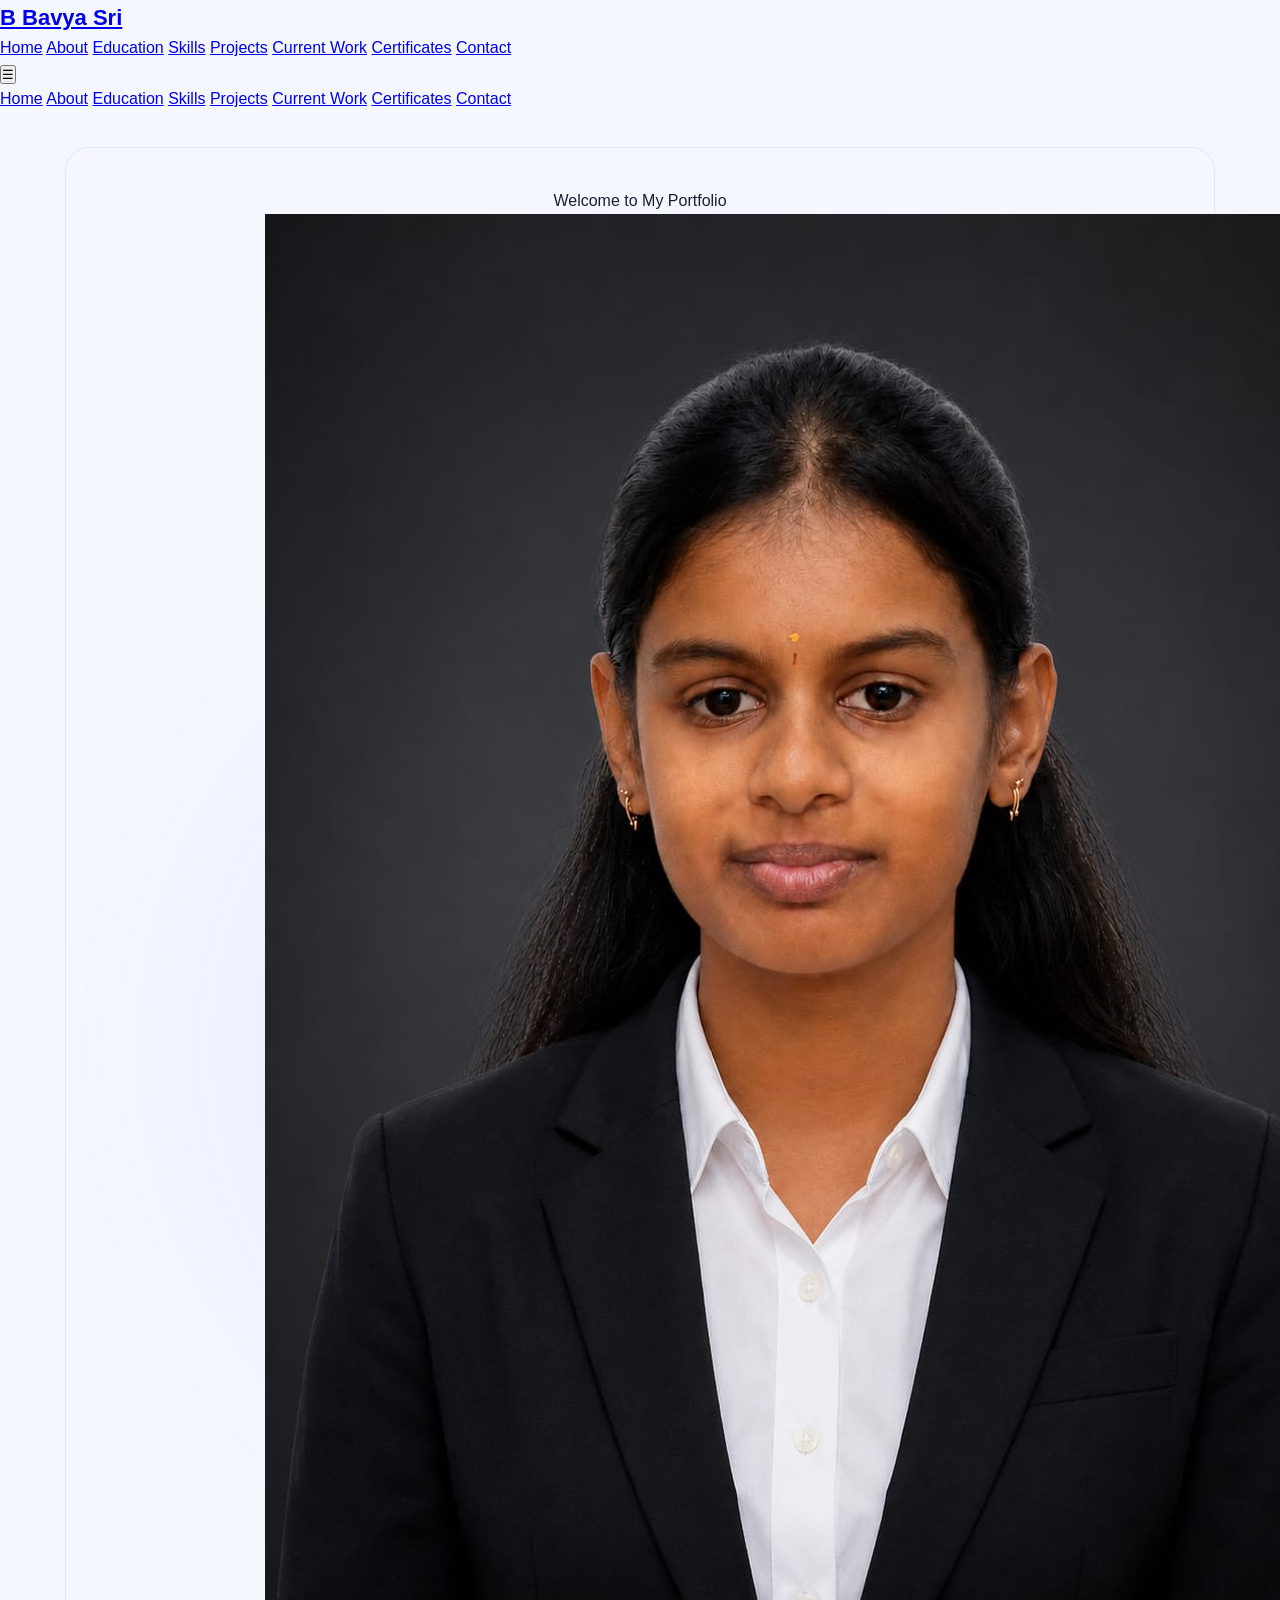
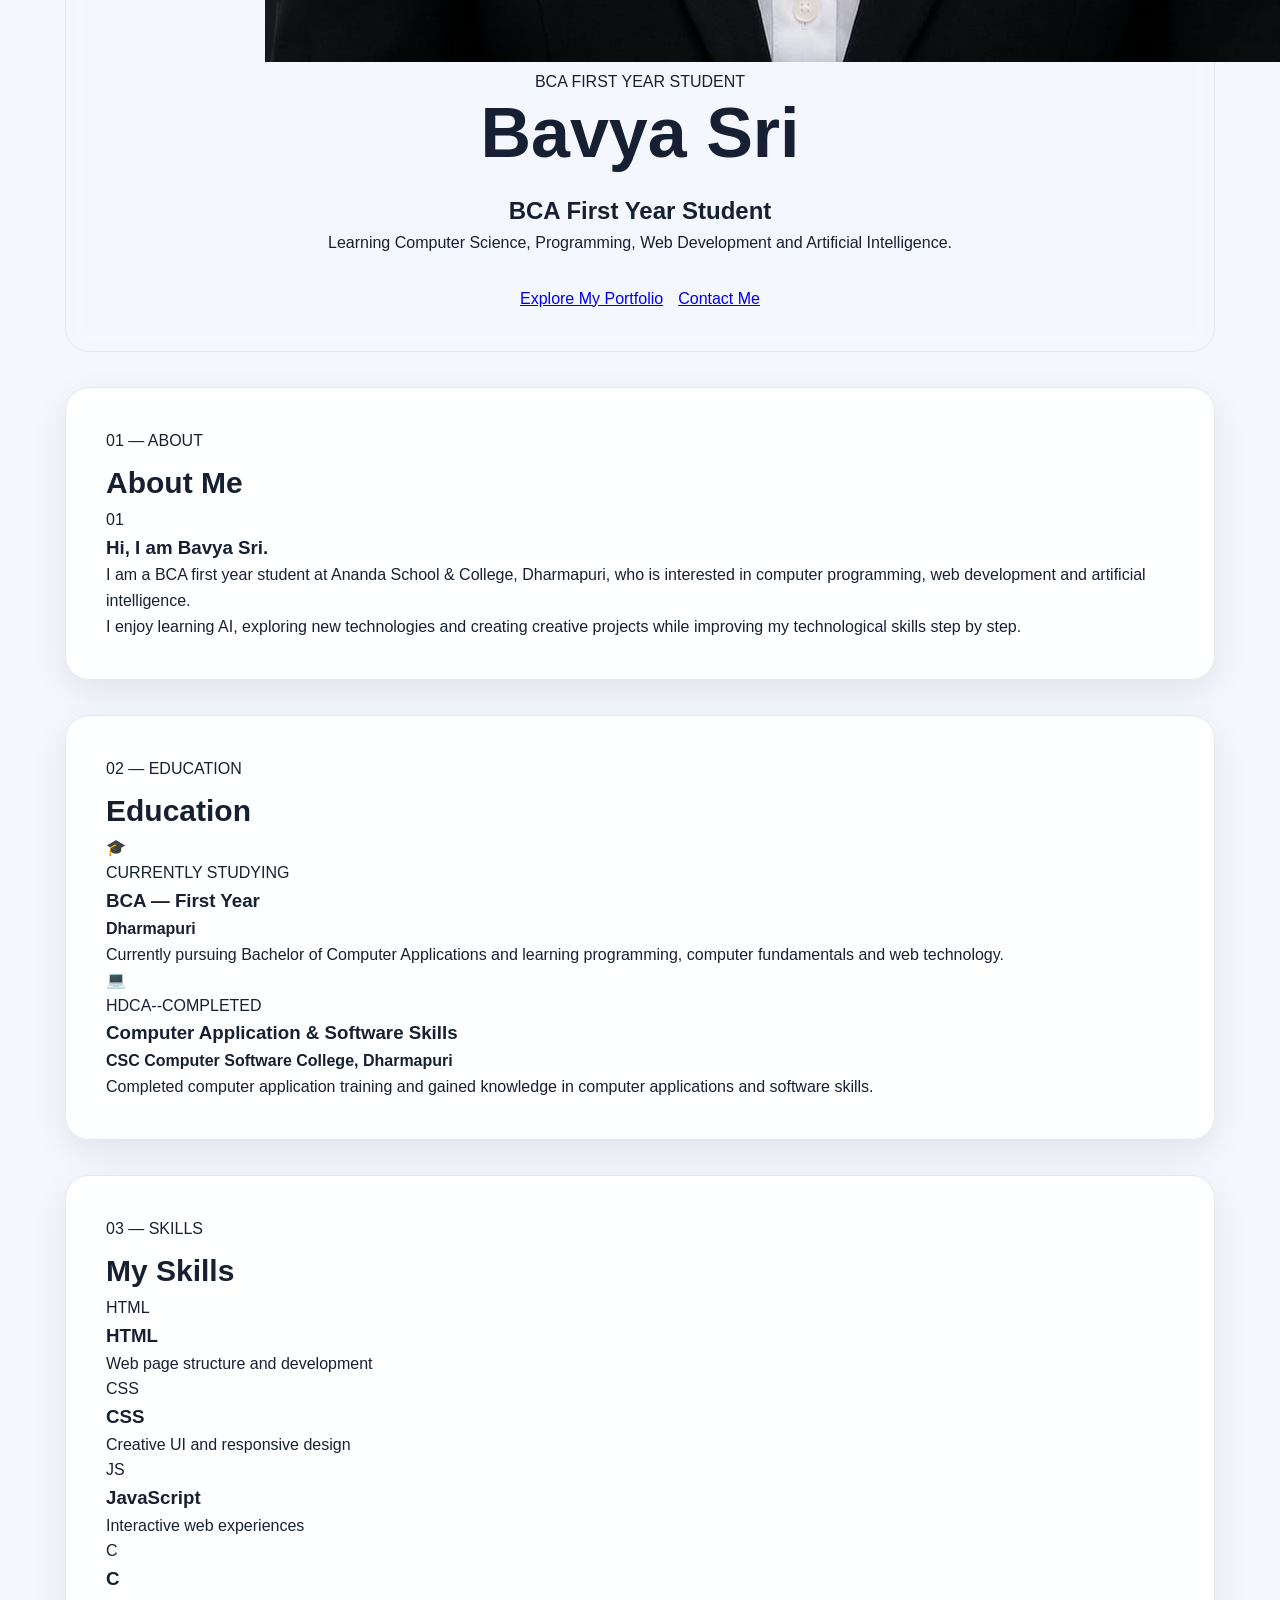
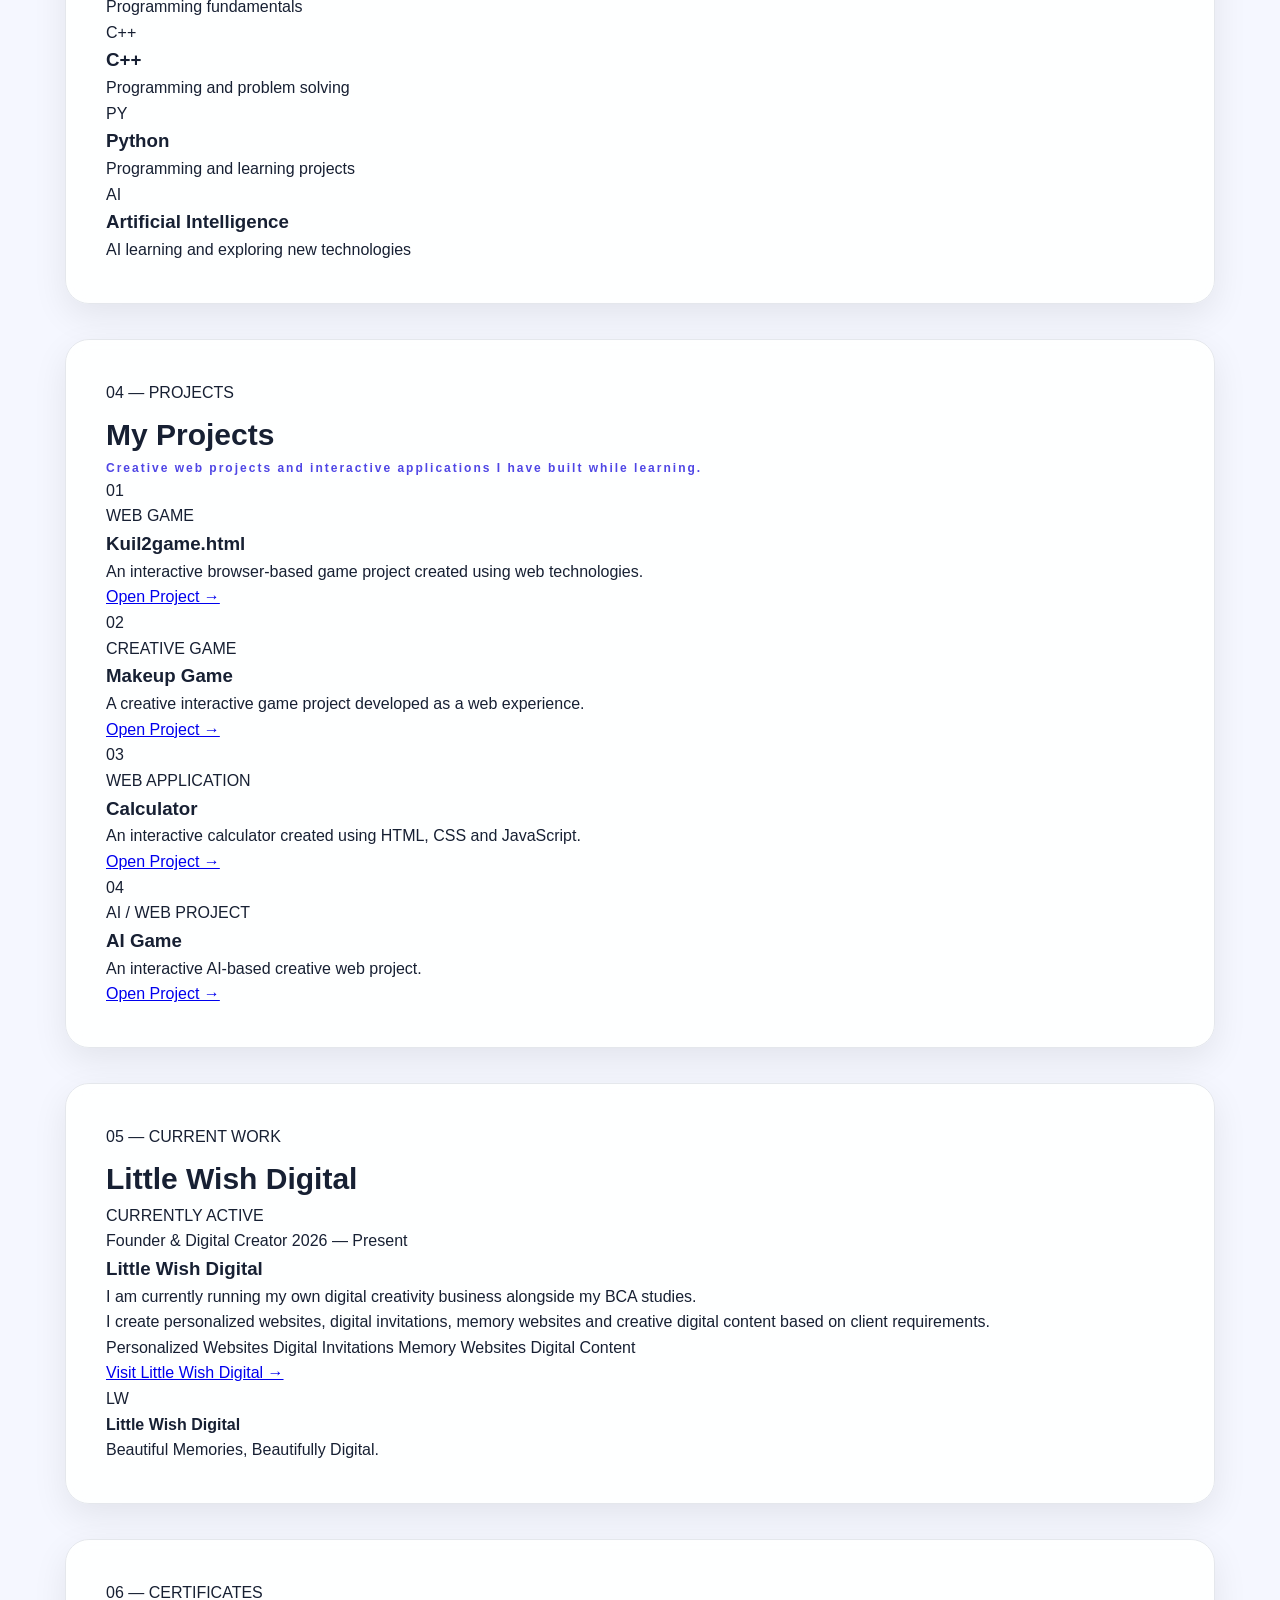
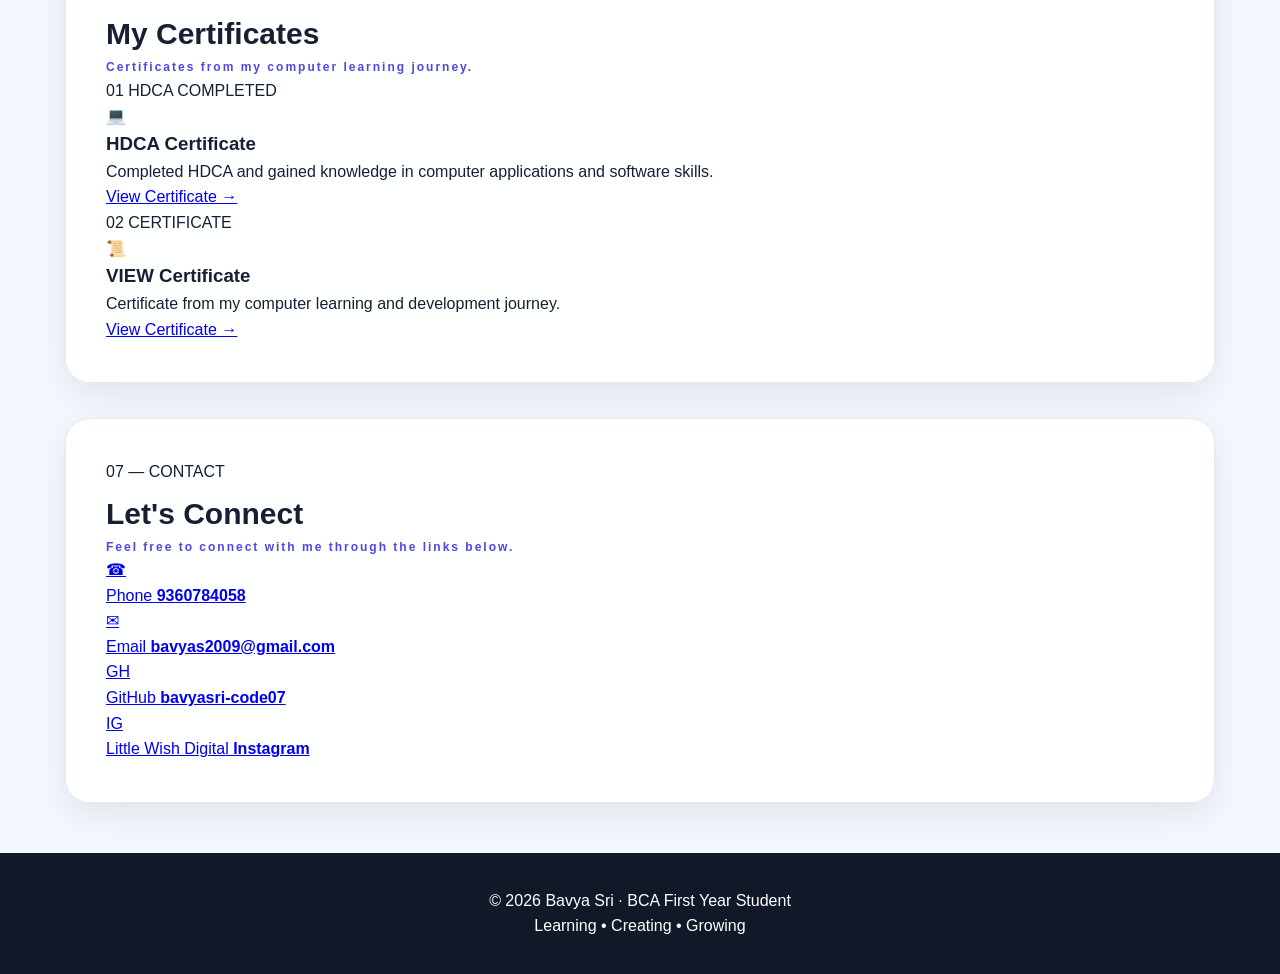
==== commit ce31ecb0: "Update index.html" ====
--- a/index.html
+++ b/index.html
@@ -279,7 +279,7 @@
                     <div>
 
                         <span class="education-label">
-                            COMPLETED
+                            HDCA--COMPLETED
                         </span>
 
                         <h3>
@@ -287,7 +287,7 @@
                         </h3>
 
                         <h4>
-                            BSC Computer Software College,
+                            CSC Computer Software College,
                             Dharmapuri
                         </h4>
 
@@ -457,7 +457,7 @@
              PROJECTS
         ================================================== -->
 
-        <section id="projects" class="section">
+        <section id="Project" class="section">
 
             <div class="section-heading">
 
@@ -493,7 +493,7 @@
                             </span>
 
                             <h3>
-                                Kuil 2 Game
+                                Kuil2game.html
                             </h3>
 
                             <p>
@@ -794,7 +794,7 @@
                         </span>
 
                         <span class="certificate-status">
-                            COMPLETED
+                           HDCA COMPLETED
                         </span>
 
                     </div>
@@ -806,20 +806,20 @@
 
 
                     <h3>
-                        HTCA Certificate
+                        HDCA Certificate
                     </h3>
 
 
                     <p>
 
-                        Completed HTCA and gained knowledge
+                        Completed HDCA and gained knowledge
                         in computer applications and software skills.
 
                     </p>
 
 
                     <a
-                        href="htca-certificate.pdf"
+                        href="HDCA-certificate.pdf"
                         target="_blank"
                         class="certificate-button"
                     >
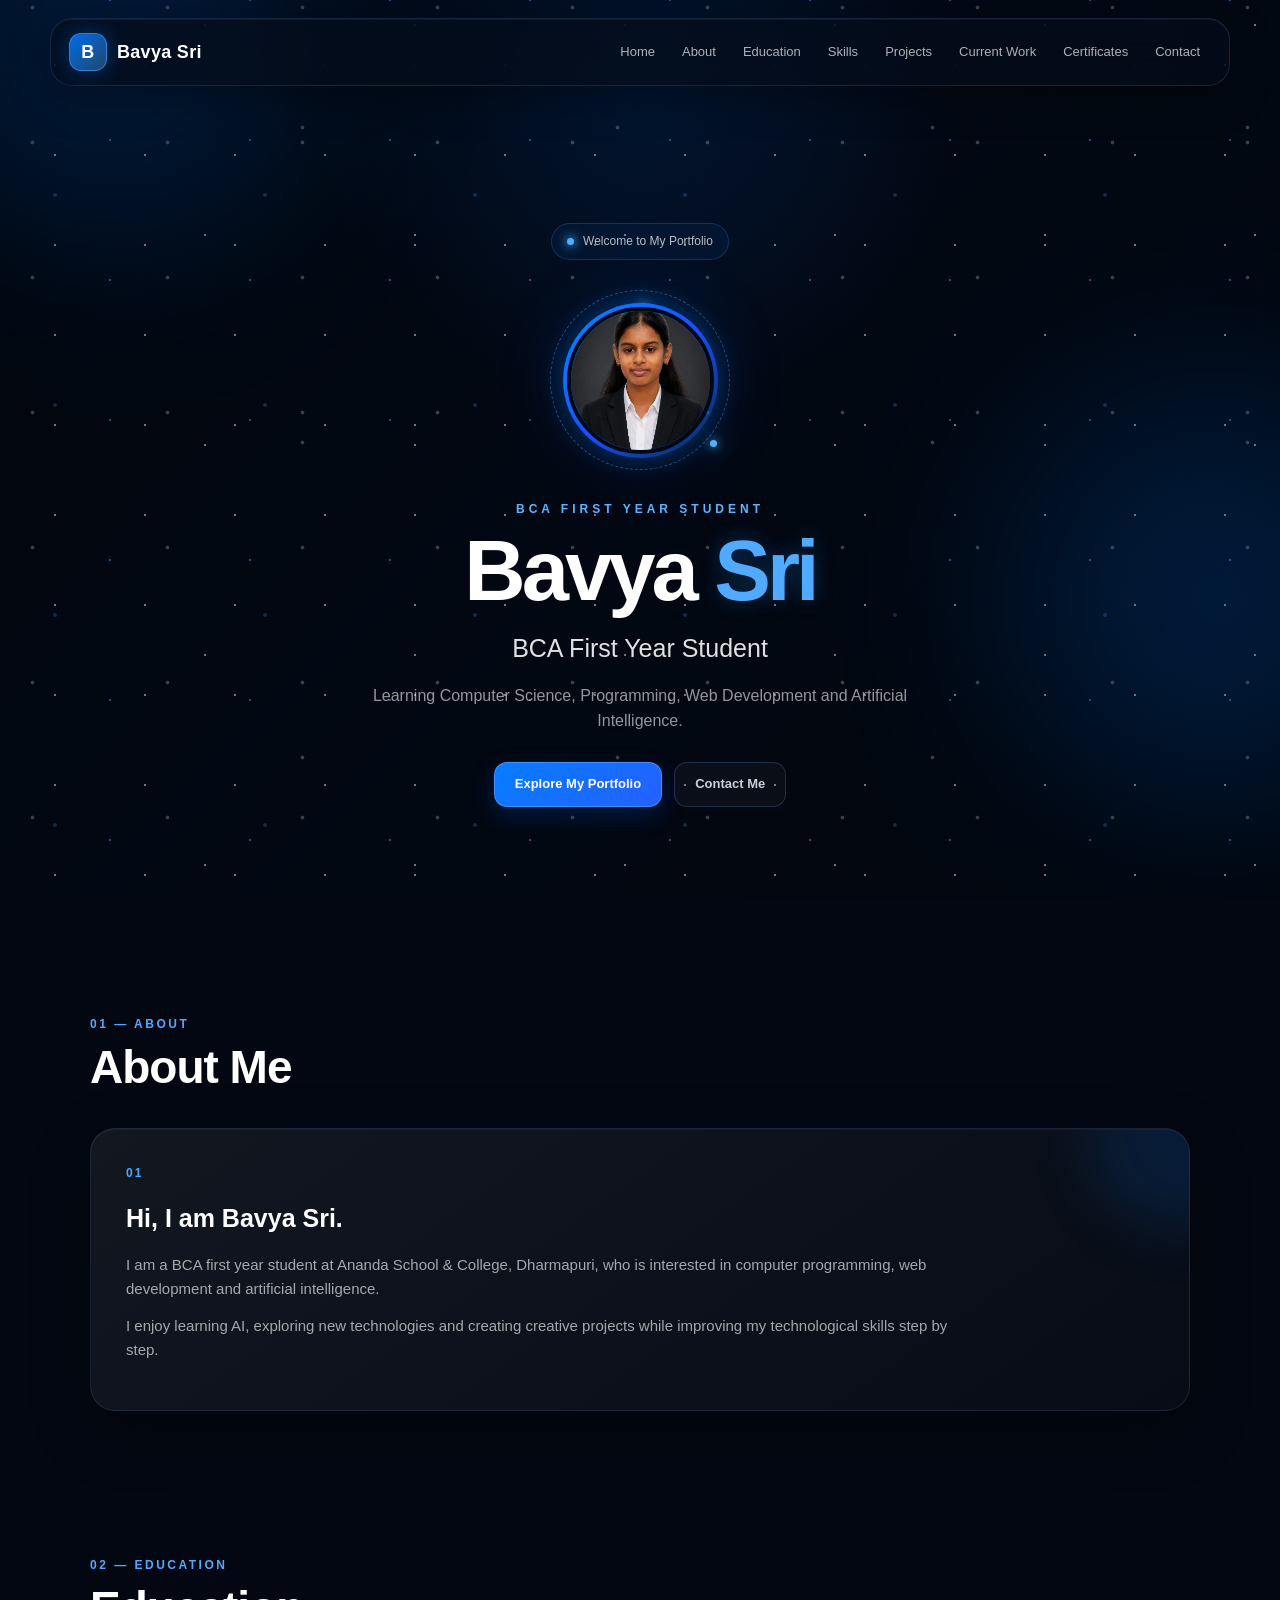
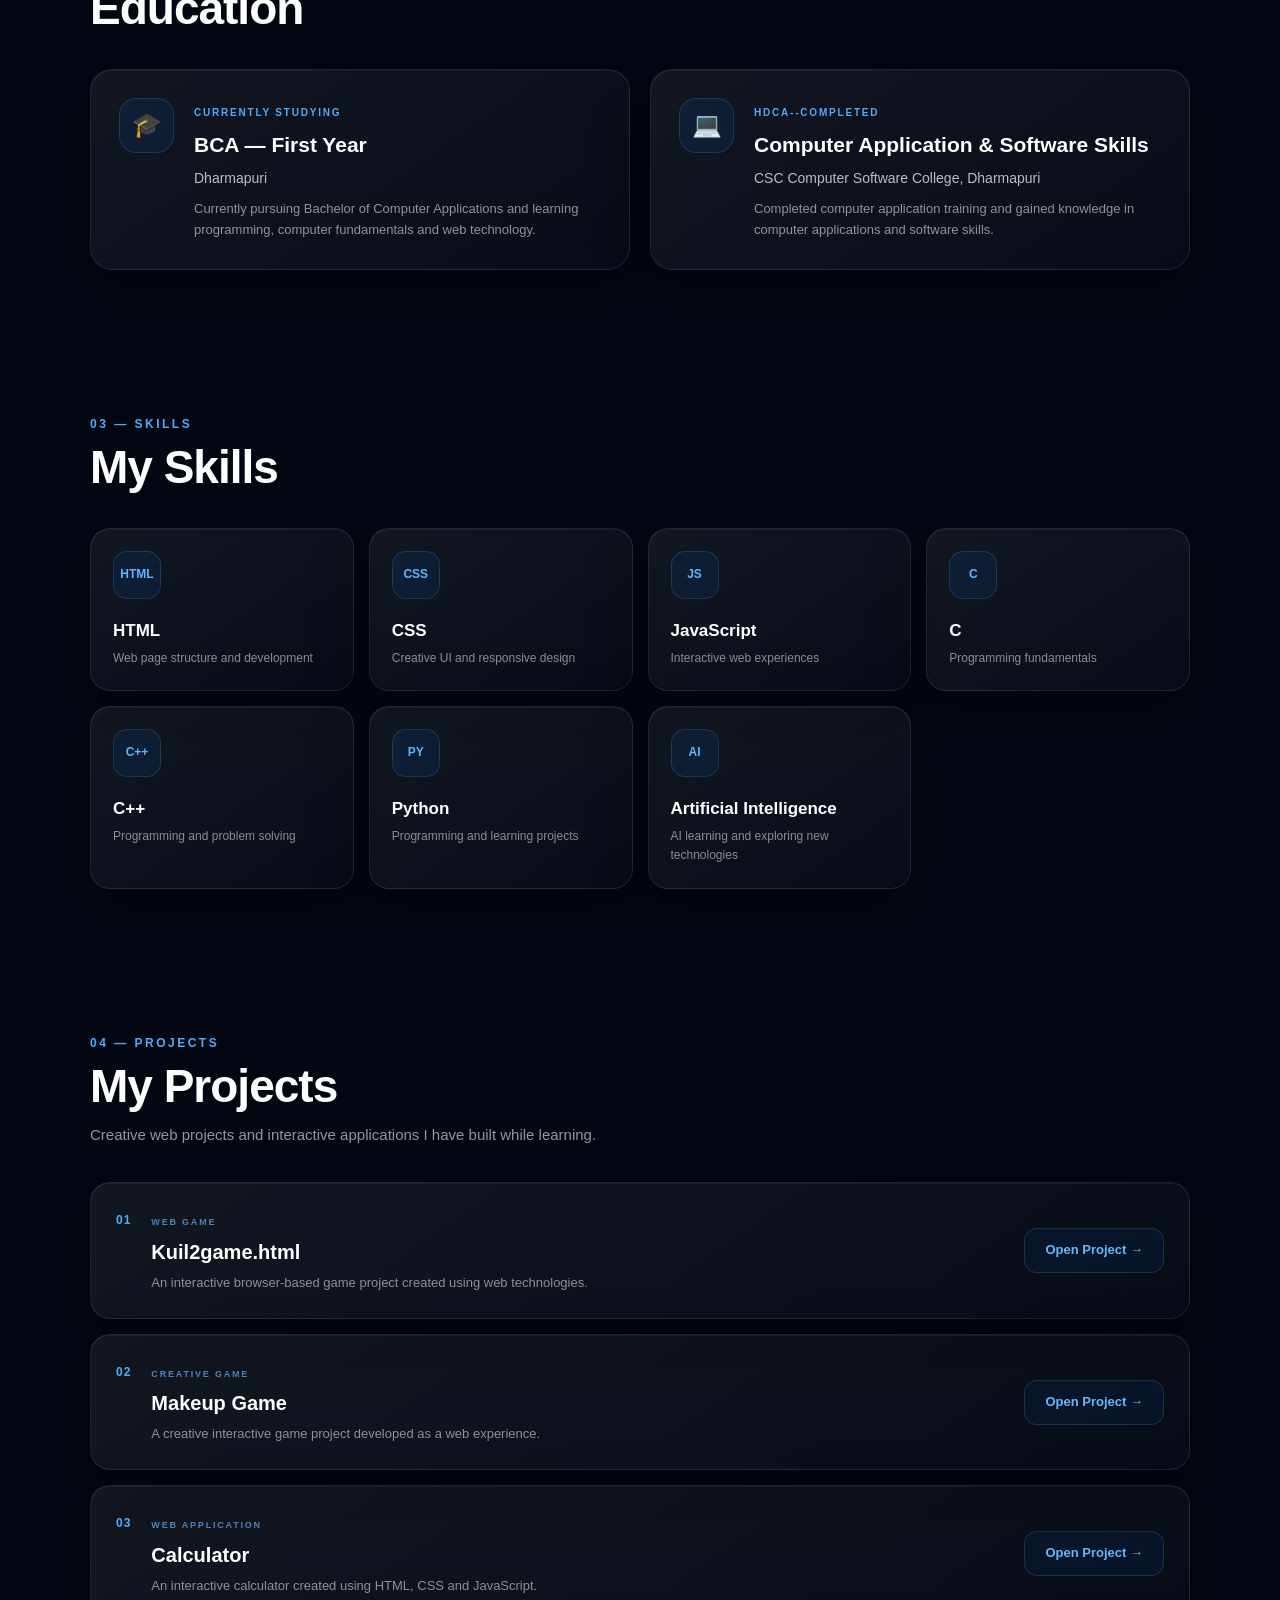
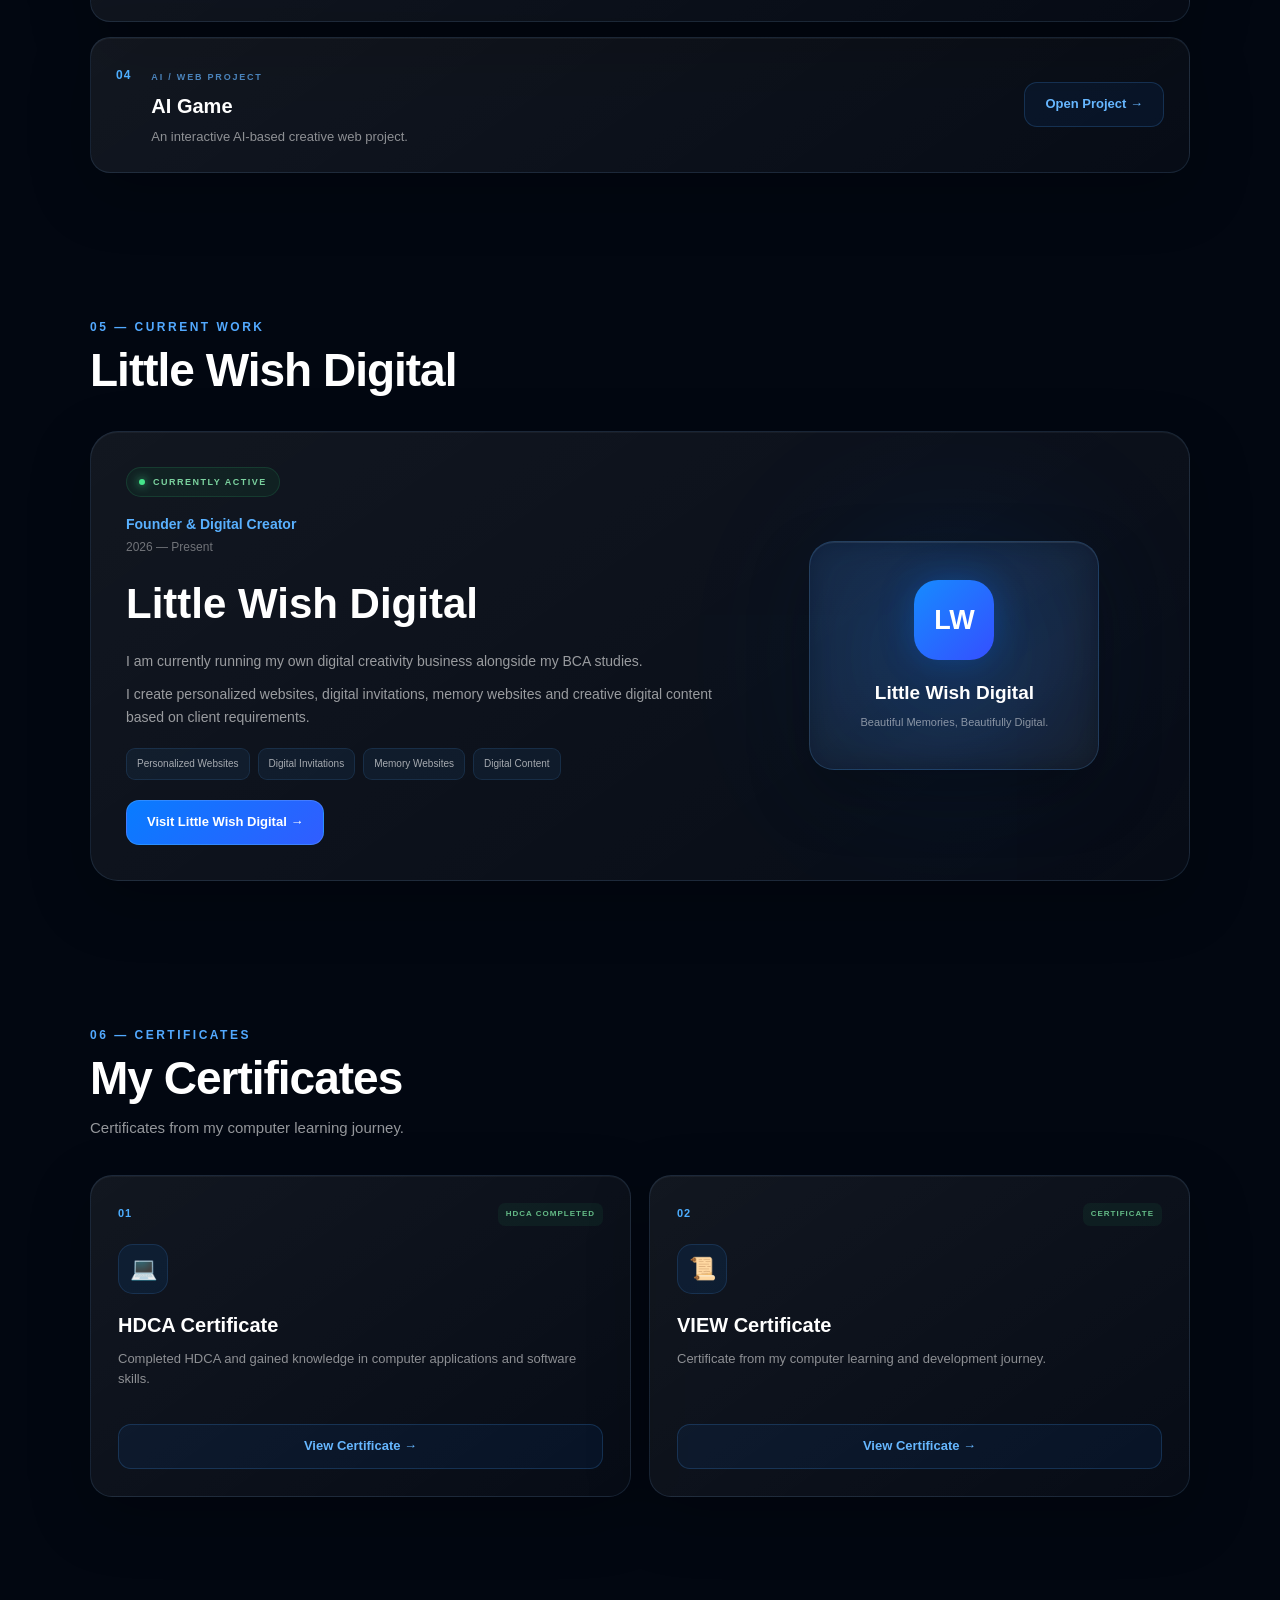
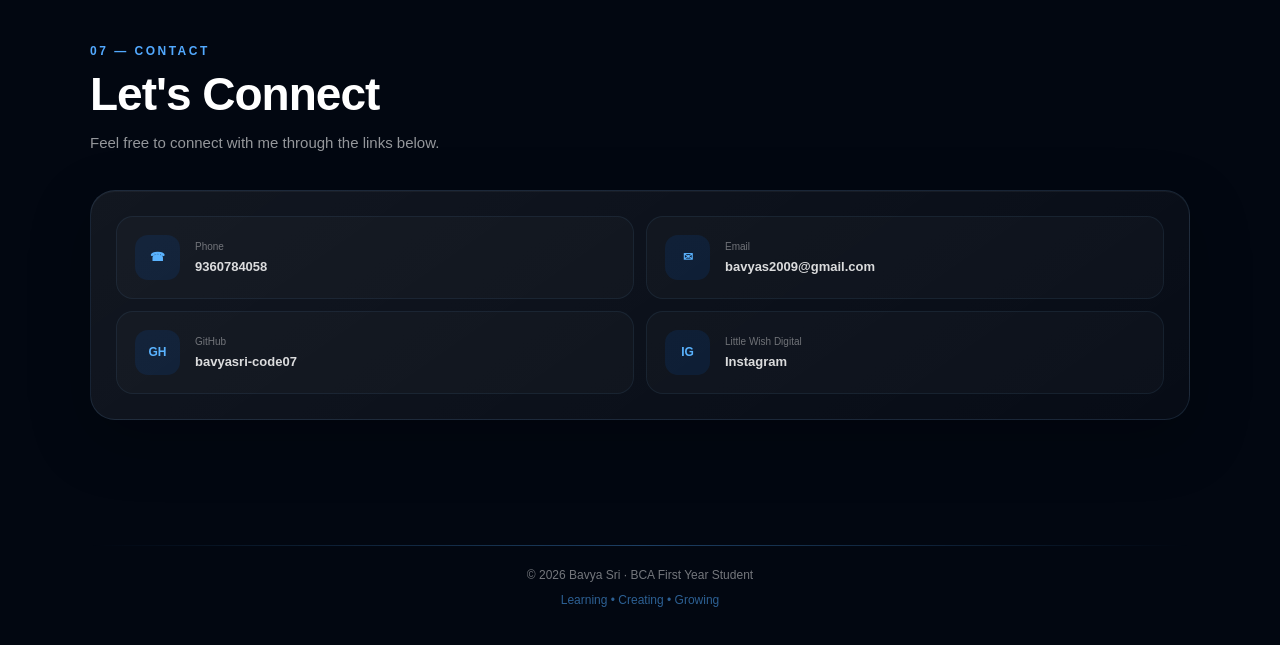
==== commit 08d0fbc6: "Update index.html" ====
--- a/index.html
+++ b/index.html
@@ -819,7 +819,7 @@
 
 
                     <a
-                        href="HDCA-certificate.pdf"
+                        href="csc1.jpg"
                         target="_blank"
                         class="certificate-button"
                     >
@@ -866,7 +866,7 @@
 
 
                     <a
-                        href="view-certificate.pdf"
+                        href="csc2.jpg"
                         target="_blank"
                         class="certificate-button"
                     >
--- a/style.css
+++ b/style.css
@@ -1,533 +1,1718 @@
+/* =========================================================
+   RESET
+========================================================= */
+
 * {
     margin: 0;
     padding: 0;
     box-sizing: border-box;
+}
+
+html {
     scroll-behavior: smooth;
 }
 
-:root {
-    --bg: #f5f7ff;
-    --card: rgba(255, 255, 255, 0.9);
-    --text: #172033;
-    --muted: #667085;
-    --primary: #4f46e5;
-    --secondary: #06b6d4;
-    --border: #e4e7ec;
-    --header: #111827;
-    --shadow: 0 12px 35px rgba(0, 0, 0, 0.08);
-}
-
-body.dark {
-    --bg: #080d18;
-    --card: rgba(20, 27, 42, 0.92);
-    --text: #f8fafc;
-    --muted: #aab4c5;
-    --primary: #818cf8;
-    --secondary: #22d3ee;
-    --border: #273449;
-    --header: #050914;
-    --shadow: 0 12px 35px rgba(0, 0, 0, 0.35);
-}
-
 body {
-    font-family: Arial, sans-serif;
-    background: var(--bg);
-    color: var(--text);
+    font-family: "Segoe UI", Arial, sans-serif;
+    background: #020711;
+    color: #ffffff;
+    overflow-x: hidden;
     line-height: 1.6;
-    overflow-x: hidden;
-    transition: background 0.4s ease, color 0.4s ease;
-}
-
-
-/* =========================
+}
+
+a {
+    color: inherit;
+    text-decoration: none;
+}
+
+button {
+    font: inherit;
+}
+
+
+/* =========================================================
    ANIMATED BACKGROUND
-========================= */
-
-.background-animation {
+========================================================= */
+
+.background {
     position: fixed;
     inset: 0;
+    z-index: -10;
     overflow: hidden;
-    pointer-events: none;
-    z-index: -1;
-}
-
-.background-animation span {
+    background:
+        radial-gradient(
+            circle at 50% 10%,
+            rgba(0, 110, 255, 0.13),
+            transparent 32%
+        ),
+        linear-gradient(
+            135deg,
+            #01040a,
+            #020813 45%,
+            #01050c
+        );
+}
+
+.background-grid {
     position: absolute;
+    inset: 0;
+    opacity: 0.12;
+    background-image:
+        linear-gradient(
+            rgba(40, 130, 255, 0.12) 1px,
+            transparent 1px
+        ),
+        linear-gradient(
+            90deg,
+            rgba(40, 130, 255, 0.12) 1px,
+            transparent 1px
+        );
+    background-size: 70px 70px;
+    mask-image: linear-gradient(
+        to bottom,
+        black,
+        transparent 85%
+    );
+}
+
+.stars {
+    position: absolute;
+    inset: 0;
+    background-image:
+        radial-gradient(circle, #ffffff 1px, transparent 1.5px),
+        radial-gradient(circle, #4aa8ff 1px, transparent 1.5px),
+        radial-gradient(circle, #ffffff 1px, transparent 1.5px);
+    background-size:
+        90px 90px,
+        140px 140px,
+        210px 210px;
+    background-position:
+        10px 20px,
+        40px 70px,
+        100px 130px;
+    opacity: 0.45;
+    animation: starsMove 18s linear infinite;
+}
+
+.stars-two {
+    opacity: 0.22;
+    transform: scale(1.5);
+    animation:
+        starsMoveReverse 28s linear infinite;
+}
+
+@keyframes starsMove {
+    from {
+        transform: translateY(0);
+    }
+
+    to {
+        transform: translateY(-100px);
+    }
+}
+
+@keyframes starsMoveReverse {
+    from {
+        transform: translateY(-100px);
+    }
+
+    to {
+        transform: translateY(0);
+    }
+}
+
+.blue-glow {
+    position: absolute;
+    width: 420px;
+    height: 420px;
+    border-radius: 50%;
+    filter: blur(100px);
+    opacity: 0.18;
+    background: #0077ff;
+}
+
+.glow-one {
+    top: -180px;
+    left: -100px;
+    animation: glowFloat 8s ease-in-out infinite;
+}
+
+.glow-two {
+    right: -150px;
+    bottom: 10%;
+    animation: glowFloatTwo 10s ease-in-out infinite;
+}
+
+@keyframes glowFloat {
+    0%, 100% {
+        transform: translate(0, 0);
+    }
+
+    50% {
+        transform: translate(100px, 80px);
+    }
+}
+
+@keyframes glowFloatTwo {
+    0%, 100% {
+        transform: translate(0, 0);
+    }
+
+    50% {
+        transform: translate(-100px, -80px);
+    }
+}
+
+
+/* =========================================================
+   NAVBAR
+========================================================= */
+
+.navbar {
+    position: fixed;
+    top: 18px;
+    left: 50%;
+    transform: translateX(-50%);
+    width: min(1180px, calc(100% - 30px));
+    min-height: 68px;
+    padding: 10px 18px;
+
+    display: flex;
+    align-items: center;
+    justify-content: space-between;
+
+    background: rgba(5, 13, 27, 0.72);
+    border: 1px solid rgba(120, 180, 255, 0.15);
+    border-radius: 22px;
+
+    backdrop-filter: blur(20px);
+    -webkit-backdrop-filter: blur(20px);
+
+    box-shadow:
+        0 10px 40px rgba(0, 0, 0, 0.35),
+        inset 0 1px 0 rgba(255, 255, 255, 0.05);
+
+    z-index: 1000;
+}
+
+.logo {
+    display: flex;
+    align-items: center;
+    gap: 10px;
+
+    font-size: 18px;
+    font-weight: 700;
+    letter-spacing: 0.3px;
+}
+
+.logo span {
+    width: 38px;
+    height: 38px;
+
+    display: grid;
+    place-items: center;
+
+    border-radius: 12px;
+
+    background:
+        linear-gradient(
+            135deg,
+            rgba(0, 119, 255, 0.9),
+            rgba(87, 179, 255, 0.35)
+        );
+
+    border: 1px solid rgba(130, 200, 255, 0.35);
+
+    box-shadow:
+        0 0 20px rgba(0, 119, 255, 0.35);
+}
+
+.nav-links {
+    display: flex;
+    align-items: center;
+    gap: 5px;
+}
+
+.nav-links a {
+    padding: 9px 11px;
+
+    color: rgba(255, 255, 255, 0.68);
+
+    font-size: 13px;
+    font-weight: 500;
+
+    border-radius: 10px;
+
+    transition:
+        color 0.25s ease,
+        background 0.25s ease,
+        transform 0.25s ease;
+}
+
+.nav-links a:hover {
+    color: #ffffff;
+
+    background: rgba(40, 145, 255, 0.1);
+
+    transform: translateY(-2px);
+}
+
+.menu-btn {
+    display: none;
+
+    border: 1px solid rgba(100, 180, 255, 0.2);
+
+    background: rgba(30, 100, 180, 0.1);
+
+    color: #ffffff;
+
+    width: 42px;
+    height: 42px;
+
+    border-radius: 12px;
+
+    cursor: pointer;
+}
+
+
+/* =========================================================
+   MOBILE MENU
+========================================================= */
+
+.mobile-menu {
+    display: none;
+
+    position: fixed;
+    top: 95px;
+    left: 15px;
+    right: 15px;
+
+    padding: 15px;
+
+    background: rgba(3, 11, 24, 0.94);
+
+    border: 1px solid rgba(100, 180, 255, 0.18);
+    border-radius: 20px;
+
+    backdrop-filter: blur(20px);
+
+    z-index: 999;
+}
+
+.mobile-menu.active {
+    display: flex;
+    flex-direction: column;
+}
+
+.mobile-menu a {
+    padding: 13px 15px;
+
+    color: rgba(255, 255, 255, 0.75);
+
+    border-radius: 12px;
+
+    transition: 0.25s ease;
+}
+
+.mobile-menu a:hover {
+    color: #ffffff;
+    background: rgba(0, 119, 255, 0.12);
+}
+
+
+/* =========================================================
+   SECTIONS
+========================================================= */
+
+.section {
+    width: min(1100px, calc(100% - 30px));
+    margin: auto;
+
+    padding: 110px 0 30px;
+
+    scroll-margin-top: 90px;
+}
+
+.section-heading {
+    margin-bottom: 35px;
+}
+
+.section-heading span {
+    display: inline-block;
+
+    margin-bottom: 8px;
+
+    color: #52a9ff;
+
+    font-size: 12px;
+    font-weight: 700;
+
+    letter-spacing: 2.5px;
+}
+
+.section-heading h2 {
+    font-size: clamp(30px, 5vw, 46px);
+
+    line-height: 1.1;
+
+    letter-spacing: -1px;
+}
+
+.section-heading p {
+    max-width: 650px;
+
+    margin-top: 12px;
+
+    color: rgba(255, 255, 255, 0.58);
+
+    font-size: 15px;
+}
+
+
+/* =========================================================
+   HERO
+========================================================= */
+
+.hero {
+    min-height: 100vh;
+
+    display: flex;
+    align-items: center;
+    justify-content: center;
+
+    text-align: center;
+
+    padding-top: 130px;
+}
+
+.hero-content {
+    width: min(800px, 100%);
+}
+
+.welcome-badge {
+    display: inline-flex;
+    align-items: center;
+    gap: 9px;
+
+    padding: 8px 15px;
+
+    margin-bottom: 25px;
+
+    border: 1px solid rgba(70, 160, 255, 0.22);
+    border-radius: 50px;
+
+    background: rgba(30, 120, 220, 0.07);
+
+    color: rgba(255, 255, 255, 0.72);
+
+    font-size: 12px;
+}
+
+.welcome-badge span {
+    width: 7px;
+    height: 7px;
+
+    border-radius: 50%;
+
+    background: #4eaeff;
+
+    box-shadow:
+        0 0 8px #4eaeff,
+        0 0 16px #4eaeff;
+
+    animation: blink 1.5s infinite;
+}
+
+@keyframes blink {
+    0%, 100% {
+        opacity: 1;
+    }
+
+    50% {
+        opacity: 0.3;
+    }
+}
+
+
+/* =========================================================
+   PROFILE PHOTO
+========================================================= */
+
+.profile-container {
+    position: relative;
+
+    width: 190px;
+    height: 190px;
+
+    margin: 0 auto 25px;
+
+    display: grid;
+    place-items: center;
+}
+
+.profile-frame {
+    position: relative;
+
+    width: 155px;
+    height: 155px;
+
+    padding: 4px;
+
+    border-radius: 50%;
+
+    background:
+        linear-gradient(
+            135deg,
+            #008cff,
+            #1c4fff,
+            rgba(0, 150, 255, 0.25)
+        );
+
+    box-shadow:
+        0 0 25px rgba(0, 119, 255, 0.35),
+        0 0 70px rgba(0, 119, 255, 0.18);
+
+    z-index: 2;
+}
+
+.profile-photo {
+    width: 100%;
+    height: 100%;
+
     display: block;
-    width: 5px;
-    height: 5px;
-    background: var(--primary);
+
+    object-fit: cover;
+
     border-radius: 50%;
-    opacity: 0.18;
-    animation: moveDots 12s linear infinite;
-}
-
-.background-animation span:nth-child(1) {
-    left: 10%;
-    top: 20%;
-}
-
-.background-animation span:nth-child(2) {
-    left: 30%;
-    top: 70%;
-    animation-delay: 2s;
-}
-
-.background-animation span:nth-child(3) {
-    left: 55%;
-    top: 30%;
-    animation-delay: 4s;
-}
-
-.background-animation span:nth-child(4) {
-    left: 75%;
-    top: 75%;
-    animation-delay: 6s;
-}
-
-.background-animation span:nth-child(5) {
-    left: 90%;
-    top: 40%;
-    animation-delay: 8s;
-}
-
-@keyframes moveDots {
-    0% {
-        transform: translateY(0);
-        opacity: 0.1;
-    }
-
-    50% {
-        transform: translateY(-35px);
-        opacity: 0.3;
-    }
-
-    100% {
-        transform: translateY(0);
-        opacity: 0.1;
-    }
-}
-
-
-/* =========================
-   HEADER
-========================= */
-
-.header {
-    background: var(--header);
-    color: white;
-    padding: 20px 6%;
-    display: flex;
-    justify-content: space-between;
-    align-items: center;
-    gap: 20px;
-    box-shadow: 0 5px 20px rgba(0, 0, 0, 0.12);
-}
-
-.logo {
-    font-size: 22px;
-    font-weight: bold;
-}
-
-
-/* DARK MODE BUTTON */
-
-.theme-button {
-    border: 1px solid rgba(255,255,255,0.3);
-    background: rgba(255,255,255,0.1);
-    color: white;
-    padding: 10px 16px;
-    border-radius: 25px;
-    cursor: pointer;
-    font-size: 14px;
-    transition: 0.3s;
-}
-
-.theme-button:hover {
-    transform: translateY(-2px);
-    background: rgba(255,255,255,0.2);
-}
-
-
-/* =========================
-   HERO
-========================= */
-
-.hero {
-    min-height: 520px;
+
+    border: 4px solid #030914;
+
+    background: #071120;
+}
+
+.profile-orbit {
+    position: absolute;
+
+    width: 180px;
+    height: 180px;
+
+    border-radius: 50%;
+
+    border: 1px dashed rgba(65, 166, 255, 0.45);
+
+    animation: orbitSpin 12s linear infinite;
+}
+
+.profile-orbit::before,
+.profile-orbit::after {
+    content: "";
+
+    position: absolute;
+
+    width: 7px;
+    height: 7px;
+
+    border-radius: 50%;
+
+    background: #57b5ff;
+
+    box-shadow:
+        0 0 10px #57b5ff,
+        0 0 25px #57b5ff;
+}
+
+.profile-orbit::before {
+    top: 12px;
+    left: 50%;
+}
+
+.profile-orbit::after {
+    bottom: 22px;
+    right: 12px;
+}
+
+@keyframes orbitSpin {
+    from {
+        transform: rotate(0deg);
+    }
+
+    to {
+        transform: rotate(360deg);
+    }
+}
+
+.hero-small {
+    color: #5eb5ff;
+
+    font-size: 12px;
+    font-weight: 700;
+
+    letter-spacing: 4px;
+
+    margin-bottom: 10px;
+}
+
+.hero h1 {
+    font-size: clamp(48px, 9vw, 85px);
+
+    line-height: 0.98;
+
+    letter-spacing: -4px;
+
+    margin-bottom: 15px;
+}
+
+.hero h1 span {
+    color: #50aaff;
+
+    text-shadow:
+        0 0 20px rgba(40, 150, 255, 0.3);
+}
+
+.hero h2 {
+    font-size: clamp(18px, 3vw, 25px);
+
+    font-weight: 500;
+
+    color: rgba(255, 255, 255, 0.88);
+}
+
+.hero-description {
+    max-width: 620px;
+
+    margin: 15px auto 28px;
+
+    color: rgba(255, 255, 255, 0.58);
+
+    font-size: 16px;
+}
+
+.hero-buttons {
     display: flex;
     justify-content: center;
+    flex-wrap: wrap;
+
+    gap: 12px;
+}
+
+
+/* =========================================================
+   BUTTONS
+========================================================= */
+
+.primary-btn,
+.secondary-btn,
+.instagram-button,
+.certificate-button,
+.project-button {
+    display: inline-flex;
     align-items: center;
+    justify-content: center;
+
+    min-height: 45px;
+
+    padding: 0 20px;
+
+    border-radius: 13px;
+
+    font-size: 13px;
+    font-weight: 600;
+
+    transition:
+        transform 0.25s ease,
+        box-shadow 0.25s ease,
+        background 0.25s ease;
+}
+
+.primary-btn {
+    background:
+        linear-gradient(
+            135deg,
+            #087cff,
+            #2461ff
+        );
+
+    border: 1px solid rgba(120, 200, 255, 0.4);
+
+    box-shadow:
+        0 8px 25px rgba(0, 100, 255, 0.22);
+}
+
+.primary-btn:hover {
+    transform: translateY(-3px);
+
+    box-shadow:
+        0 12px 35px rgba(0, 119, 255, 0.35);
+}
+
+.secondary-btn {
+    border: 1px solid rgba(110, 180, 255, 0.2);
+
+    background: rgba(255, 255, 255, 0.035);
+
+    color: rgba(255, 255, 255, 0.8);
+}
+
+.secondary-btn:hover {
+    transform: translateY(-3px);
+
+    background: rgba(40, 140, 255, 0.1);
+
+    color: #ffffff;
+}
+
+
+/* =========================================================
+   GLASS CARD
+========================================================= */
+
+.glass-card,
+.skill-card,
+.project-card,
+.certificate-card,
+.contact-card,
+.current-work-card {
+    background:
+        linear-gradient(
+            145deg,
+            rgba(255, 255, 255, 0.065),
+            rgba(255, 255, 255, 0.025)
+        );
+
+    border: 1px solid rgba(130, 190, 255, 0.13);
+
+    box-shadow:
+        0 20px 60px rgba(0, 0, 0, 0.25),
+        inset 0 1px 0 rgba(255, 255, 255, 0.045);
+
+    backdrop-filter: blur(20px);
+    -webkit-backdrop-filter: blur(20px);
+}
+
+
+/* =========================================================
+   ABOUT
+========================================================= */
+
+.about-card {
+    position: relative;
+
+    padding: 35px;
+
+    border-radius: 25px;
+
+    overflow: hidden;
+}
+
+.about-card::before {
+    content: "";
+
+    position: absolute;
+
+    width: 180px;
+    height: 180px;
+
+    right: -80px;
+    top: -80px;
+
+    border-radius: 50%;
+
+    background: rgba(0, 119, 255, 0.13);
+
+    filter: blur(30px);
+}
+
+.card-number {
+    margin-bottom: 15px;
+
+    color: #48a8ff;
+
+    font-size: 12px;
+    font-weight: 700;
+
+    letter-spacing: 2px;
+}
+
+.about-card h3 {
+    font-size: 25px;
+
+    margin-bottom: 15px;
+}
+
+.about-card p {
+    max-width: 850px;
+
+    color: rgba(255, 255, 255, 0.63);
+
+    margin-bottom: 13px;
+
+    font-size: 15px;
+}
+
+
+/* =========================================================
+   EDUCATION
+========================================================= */
+
+.education-grid {
+    display: grid;
+
+    grid-template-columns: repeat(2, 1fr);
+
+    gap: 20px;
+}
+
+.education-card {
+    display: flex;
+
+    gap: 20px;
+
+    padding: 28px;
+
+    border-radius: 22px;
+
+    transition:
+        transform 0.3s ease,
+        border-color 0.3s ease;
+}
+
+.education-card:hover {
+    transform: translateY(-5px);
+
+    border-color: rgba(60, 160, 255, 0.35);
+}
+
+.education-icon {
+    flex: 0 0 55px;
+
+    width: 55px;
+    height: 55px;
+
+    display: grid;
+    place-items: center;
+
+    border-radius: 17px;
+
+    background: rgba(20, 120, 255, 0.1);
+
+    border: 1px solid rgba(70, 160, 255, 0.2);
+
+    font-size: 24px;
+}
+
+.education-label {
+    color: #4eaaff;
+
+    font-size: 10px;
+    font-weight: 700;
+
+    letter-spacing: 1.8px;
+}
+
+.education-card h3 {
+    margin: 5px 0;
+
+    font-size: 21px;
+}
+
+.education-card h4 {
+    margin-bottom: 10px;
+
+    color: rgba(255, 255, 255, 0.72);
+
+    font-size: 14px;
+
+    font-weight: 500;
+}
+
+.education-card p {
+    color: rgba(255, 255, 255, 0.55);
+
+    font-size: 13px;
+}
+
+
+/* =========================================================
+   SKILLS
+========================================================= */
+
+.skills-grid {
+    display: grid;
+
+    grid-template-columns:
+        repeat(4, 1fr);
+
+    gap: 15px;
+}
+
+.skill-card {
+    min-height: 160px;
+
+    padding: 22px;
+
+    border-radius: 20px;
+
+    transition:
+        transform 0.3s ease,
+        border-color 0.3s ease,
+        background 0.3s ease;
+}
+
+.skill-card:hover {
+    transform: translateY(-6px);
+
+    border-color: rgba(65, 165, 255, 0.38);
+
+    background:
+        linear-gradient(
+            145deg,
+            rgba(20, 120, 255, 0.1),
+            rgba(255, 255, 255, 0.025)
+        );
+}
+
+.skill-icon {
+    width: 48px;
+    height: 48px;
+
+    display: grid;
+    place-items: center;
+
+    margin-bottom: 18px;
+
+    border-radius: 14px;
+
+    background: rgba(0, 119, 255, 0.1);
+
+    border: 1px solid rgba(80, 170, 255, 0.18);
+
+    color: #5eb5ff;
+
+    font-size: 12px;
+    font-weight: 800;
+}
+
+.skill-card h3 {
+    font-size: 17px;
+
+    margin-bottom: 5px;
+}
+
+.skill-card p {
+    color: rgba(255, 255, 255, 0.52);
+
+    font-size: 12px;
+}
+
+
+/* =========================================================
+   PROJECTS
+========================================================= */
+
+.projects-list {
+    display: flex;
+
+    flex-direction: column;
+
+    gap: 15px;
+}
+
+.project-card {
+    display: flex;
+
+    align-items: center;
+    justify-content: space-between;
+
+    gap: 20px;
+
+    padding: 24px 25px;
+
+    border-radius: 20px;
+
+    transition:
+        transform 0.3s ease,
+        border-color 0.3s ease;
+}
+
+.project-card:hover {
+    transform: translateX(5px);
+
+    border-color: rgba(70, 165, 255, 0.35);
+}
+
+.project-left {
+    display: flex;
+
+    align-items: flex-start;
+
+    gap: 20px;
+}
+
+.project-number {
+    color: #4daeff;
+
+    font-size: 12px;
+    font-weight: 800;
+
+    letter-spacing: 1px;
+
+    padding-top: 4px;
+}
+
+.project-type {
+    color: rgba(100, 180, 255, 0.7);
+
+    font-size: 9px;
+    font-weight: 700;
+
+    letter-spacing: 1.8px;
+}
+
+.project-card h3 {
+    margin: 3px 0 5px;
+
+    font-size: 20px;
+}
+
+.project-card p {
+    color: rgba(255, 255, 255, 0.53);
+
+    font-size: 13px;
+}
+
+.project-button {
+    flex-shrink: 0;
+
+    border: 1px solid rgba(70, 165, 255, 0.2);
+
+    background: rgba(20, 120, 255, 0.07);
+
+    color: #66b7ff;
+}
+
+.project-button:hover {
+    background: rgba(20, 120, 255, 0.16);
+
+    transform: translateY(-2px);
+}
+
+
+/* =========================================================
+   CURRENT WORK
+========================================================= */
+
+.current-work-card {
+    display: grid;
+
+    grid-template-columns: 1.2fr 0.8fr;
+
+    gap: 30px;
+
+    padding: 35px;
+
+    border-radius: 28px;
+
+    overflow: hidden;
+}
+
+.current-work-content {
+    position: relative;
+
+    z-index: 2;
+}
+
+.active-badge {
+    display: inline-flex;
+
+    align-items: center;
+
+    gap: 8px;
+
+    padding: 7px 12px;
+
+    margin-bottom: 16px;
+
+    border-radius: 50px;
+
+    background: rgba(30, 190, 100, 0.07);
+
+    border: 1px solid rgba(50, 210, 120, 0.15);
+
+    color: rgba(150, 255, 190, 0.8);
+
+    font-size: 9px;
+    font-weight: 700;
+
+    letter-spacing: 1.5px;
+}
+
+.active-badge span {
+    width: 6px;
+    height: 6px;
+
+    border-radius: 50%;
+
+    background: #45e58b;
+
+    box-shadow: 0 0 10px #45e58b;
+
+    animation: blink 1.4s infinite;
+}
+
+.work-role {
+    display: block;
+
+    color: #59b1ff;
+
+    font-size: 14px;
+    font-weight: 700;
+}
+
+.work-year {
+    display: block;
+
+    margin-top: 2px;
+
+    color: rgba(255, 255, 255, 0.4);
+
+    font-size: 12px;
+}
+
+.current-work-content h3 {
+    margin: 13px 0;
+
+    font-size: clamp(27px, 5vw, 42px);
+}
+
+.current-work-content p {
+    max-width: 650px;
+
+    margin-bottom: 11px;
+
+    color: rgba(255, 255, 255, 0.58);
+
+    font-size: 14px;
+}
+
+.work-tags {
+    display: flex;
+
+    flex-wrap: wrap;
+
+    gap: 8px;
+
+    margin: 20px 0;
+}
+
+.work-tags span {
+    padding: 7px 10px;
+
+    border-radius: 9px;
+
+    background: rgba(60, 150, 255, 0.07);
+
+    border: 1px solid rgba(90, 170, 255, 0.13);
+
+    color: rgba(255, 255, 255, 0.63);
+
+    font-size: 10px;
+}
+
+.instagram-button {
+    background:
+        linear-gradient(
+            135deg,
+            #087cff,
+            #315dff
+        );
+
+    border: 1px solid rgba(130, 205, 255, 0.25);
+}
+
+.instagram-button:hover {
+    transform: translateY(-3px);
+
+    box-shadow:
+        0 12px 30px rgba(0, 119, 255, 0.25);
+}
+
+.work-visual {
+    position: relative;
+
+    min-height: 300px;
+
+    display: grid;
+
+    place-items: center;
+}
+
+.work-glow {
+    position: absolute;
+
+    width: 220px;
+    height: 220px;
+
+    border-radius: 50%;
+
+    background: #006eff;
+
+    filter: blur(90px);
+
+    opacity: 0.17;
+
+    animation: workPulse 4s ease-in-out infinite;
+}
+
+@keyframes workPulse {
+    0%, 100% {
+        transform: scale(0.9);
+        opacity: 0.12;
+    }
+
+    50% {
+        transform: scale(1.15);
+        opacity: 0.22;
+    }
+}
+
+.work-logo-card {
+    position: relative;
+
+    width: min(290px, 100%);
+
+    padding: 38px 25px;
+
     text-align: center;
+
+    border-radius: 25px;
+
     background:
-        radial-gradient(
-            circle at center,
-            rgba(99,102,241,0.12),
-            transparent 55%
+        linear-gradient(
+            145deg,
+            rgba(30, 130, 255, 0.12),
+            rgba(255, 255, 255, 0.035)
         );
-    box-shadow: none;
-}
-
+
+    border: 1px solid rgba(100, 180, 255, 0.2);
+
+    box-shadow:
+        0 25px 60px rgba(0, 0, 0, 0.3),
+        inset 0 1px 0 rgba(255, 255, 255, 0.08);
+
+    backdrop-filter: blur(15px);
+}
+
+.lw-logo {
+    width: 80px;
+    height: 80px;
+
+    margin: 0 auto 18px;
+
+    display: grid;
+    place-items: center;
+
+    border-radius: 24px;
+
+    background:
+        linear-gradient(
+            135deg,
+            #168bff,
+            #354fff
+        );
+
+    box-shadow:
+        0 0 35px rgba(0, 119, 255, 0.3);
+
+    font-size: 27px;
+    font-weight: 800;
+}
+
+.work-logo-card h4 {
+    font-size: 19px;
+
+    margin-bottom: 5px;
+}
+
+.work-logo-card p {
+    color: rgba(255, 255, 255, 0.5);
+
+    font-size: 11px;
+}
+
+
+/* =========================================================
+   CERTIFICATES
+========================================================= */
+
+.certificate-grid {
+    display: grid;
+
+    grid-template-columns:
+        repeat(2, 1fr);
+
+    gap: 18px;
+}
+
+.certificate-card {
+    padding: 27px;
+
+    border-radius: 22px;
+
+    transition:
+        transform 0.3s ease,
+        border-color 0.3s ease;
+}
+
+.certificate-card:hover {
+    transform: translateY(-5px);
+
+    border-color: rgba(70, 165, 255, 0.35);
+}
+
+.certificate-top {
+    display: flex;
+
+    justify-content: space-between;
+
+    align-items: center;
+
+    margin-bottom: 18px;
+}
+
+.certificate-number {
+    color: #4daeff;
+
+    font-size: 11px;
+    font-weight: 800;
+
+    letter-spacing: 1px;
+}
+
+.certificate-status {
+    padding: 5px 8px;
+
+    border-radius: 7px;
+
+    background: rgba(50, 200, 120, 0.07);
+
+    color: rgba(130, 240, 170, 0.75);
+
+    font-size: 8px;
+    font-weight: 700;
+
+    letter-spacing: 1px;
+}
+
+.certificate-icon {
+    width: 50px;
+    height: 50px;
+
+    display: grid;
+    place-items: center;
+
+    margin-bottom: 15px;
+
+    border-radius: 15px;
+
+    background: rgba(0, 119, 255, 0.09);
+
+    border: 1px solid rgba(80, 170, 255, 0.15);
+
+    font-size: 22px;
+}
+
+.certificate-card h3 {
+    margin-bottom: 8px;
+
+    font-size: 20px;
+}
+
+.certificate-card p {
+    min-height: 55px;
+
+    margin-bottom: 20px;
+
+    color: rgba(255, 255, 255, 0.53);
+
+    font-size: 13px;
+}
+
+.certificate-button {
+    width: 100%;
+
+    border: 1px solid rgba(70, 165, 255, 0.2);
+
+    background: rgba(20, 120, 255, 0.07);
+
+    color: #66b7ff;
+}
+
+.certificate-button:hover {
+    background: rgba(20, 120, 255, 0.15);
+}
+
+
+/* =========================================================
+   CONTACT
+========================================================= */
+
+.contact-card {
+    display: grid;
+
+    grid-template-columns:
+        repeat(2, 1fr);
+
+    gap: 12px;
+
+    padding: 25px;
+
+    border-radius: 25px;
+}
+
+.contact-item {
+    display: flex;
+
+    align-items: center;
+
+    gap: 15px;
+
+    padding: 18px;
+
+    border-radius: 17px;
+
+    background: rgba(255, 255, 255, 0.025);
+
+    border: 1px solid rgba(120, 190, 255, 0.08);
+
+    transition:
+        transform 0.25s ease,
+        background 0.25s ease,
+        border-color 0.25s ease;
+}
+
+.contact-item:hover {
+    transform: translateY(-3px);
+
+    background: rgba(30, 130, 255, 0.07);
+
+    border-color: rgba(70, 165, 255, 0.22);
+}
+
+.contact-icon {
+    flex-shrink: 0;
+
+    width: 45px;
+    height: 45px;
+
+    display: grid;
+    place-items: center;
+
+    border-radius: 13px;
+
+    background: rgba(0, 119, 255, 0.1);
+
+    color: #5ab3ff;
+
+    font-size: 12px;
+    font-weight: 800;
+}
+
+.contact-item div:last-child {
+    min-width: 0;
+}
+
+.contact-item span {
+    display: block;
+
+    color: rgba(255, 255, 255, 0.4);
+
+    font-size: 10px;
+
+    margin-bottom: 2px;
+}
+
+.contact-item strong {
+    display: block;
+
+    color: rgba(255, 255, 255, 0.85);
+
+    font-size: 13px;
+
+    overflow-wrap: anywhere;
+}
+
+
+/* =========================================================
+   FOOTER
+========================================================= */
+
+footer {
+    width: min(1100px, calc(100% - 30px));
+
+    margin: 70px auto 0;
+
+    padding: 25px 0 35px;
+
+    text-align: center;
+}
+
+.footer-line {
+    height: 1px;
+
+    margin-bottom: 20px;
+
+    background:
+        linear-gradient(
+            90deg,
+            transparent,
+            rgba(80, 170, 255, 0.35),
+            transparent
+        );
+}
+
+footer p {
+    color: rgba(255, 255, 255, 0.45);
+
+    font-size: 12px;
+}
+
+footer .footer-small {
+    margin-top: 5px;
+
+    color: rgba(80, 170, 255, 0.55);
+}
+
+
+/* =========================================================
+   SCROLL REVEAL
+========================================================= */
+
+.section,
 .hero-content {
-    max-width: 750px;
-    animation: heroAppear 0.9s ease;
-}
-
-@keyframes heroAppear {
-    from {
-        opacity: 0;
-        transform: translateY(25px);
-    }
-
+    opacity: 0;
+    transform: translateY(25px);
+
+    animation: sectionReveal 0.8s ease forwards;
+}
+
+@keyframes sectionReveal {
     to {
         opacity: 1;
         transform: translateY(0);
     }
 }
 
-.small-title {
-    color: var(--primary);
-    font-weight: bold;
-    letter-spacing: 3px;
-    font-size: 13px;
-    margin-bottom: 12px;
-}
-
-.hero h1 {
-    font-size: clamp(38px, 7vw, 70px);
-    line-height: 1.1;
-    margin-bottom: 20px;
-}
-
-.hero-text {
-    color: var(--muted);
-    font-size: 18px;
-    max-width: 650px;
-    margin: auto;
-}
-
-
-/* BUTTONS */
-
-.hero-buttons {
-    margin-top: 30px;
-    display: flex;
-    justify-content: center;
-    gap: 15px;
-    flex-wrap: wrap;
-}
-
-.primary-button,
-.secondary-button {
-    display: inline-block;
-    padding: 13px 22px;
-    border-radius: 30px;
-    text-decoration: none;
-    font-weight: bold;
-    transition: 0.3s;
-}
-
-.primary-button {
-    background: var(--primary);
-    color: white;
-}
-
-.secondary-button {
-    border: 1px solid var(--border);
-    color: var(--text);
-    background: var(--card);
-}
-
-.primary-button:hover,
-.secondary-button:hover {
-    transform: translateY(-4px);
-}
-
-
-/* =========================
-   SEARCH
-========================= */
-
-.search-section {
-    text-align: center;
-}
-
-.search-section h2 {
-    margin-bottom: 20px;
-}
-
-#searchBox {
-    width: 100%;
-    max-width: 650px;
-    padding: 17px 22px;
-    border: 2px solid var(--border);
-    border-radius: 35px;
-    outline: none;
-    font-size: 16px;
-    background: var(--card);
-    color: var(--text);
-    transition: 0.3s;
-}
-
-#searchBox:focus {
-    border-color: var(--primary);
-    box-shadow: 0 0 20px rgba(79,70,229,0.15);
-}
-
-
-/* =========================
-   SECTION
-========================= */
-
-main {
-    width: 90%;
-    max-width: 1150px;
-    margin: auto;
-}
-
-section {
-    margin: 35px 0;
-    padding: 40px;
-    background: var(--card);
-    border: 1px solid var(--border);
-    border-radius: 24px;
-    box-shadow: var(--shadow);
-    backdrop-filter: blur(10px);
-}
-
-.section-heading p {
-    color: var(--primary);
-    font-size: 12px;
-    font-weight: bold;
-    letter-spacing: 2px;
-}
-
-.section-heading h2 {
-    font-size: 30px;
-    margin-top: 5px;
-}
-
-
-/* =========================
-   LANGUAGE GRID
-========================= */
-
-.language-grid,
-.resource-grid {
-    display: grid;
-    grid-template-columns: repeat(3, 1fr);
-    gap: 20px;
-    margin-top: 25px;
-}
-
-
-/* CARDS */
-
-.language-card,
-.resource-card {
-    padding: 25px;
-    background: var(--card);
-    border: 1px solid var(--border);
-    border-radius: 18px;
-    transition: transform 0.3s ease, box-shadow 0.3s ease;
-}
-
-.language-card:hover,
-.resource-card:hover {
-    transform: translateY(-7px);
-    box-shadow: var(--shadow);
-}
-
-.card-icon {
-    font-size: 35px;
-    margin-bottom: 12px;
-}
-
-.language-card h3,
-.resource-card h3 {
-    margin-bottom: 8px;
-    font-size: 21px;
-}
-
-.language-card p,
-.resource-card p {
-    color: var(--muted);
-    margin-bottom: 15px;
-}
-
-
-/* LINKS */
-
-.language-card a,
-.resource-card a {
-    color: var(--primary);
-    text-decoration: none;
-    font-weight: bold;
-}
-
-.language-card a:hover,
-.resource-card a:hover {
-    text-decoration: underline;
-}
-
-
-/* =========================
-   FOOTER
-========================= */
-
-footer {
-    background: var(--header);
-    color: white;
-    text-align: center;
-    padding: 35px 20px;
-    margin-top: 50px;
-}
-
-footer h3 {
-    margin-bottom: 5px;
-}
-
-.copyright {
-    margin-top: 12px;
-    opacity: 0.6;
-    font-size: 13px;
-}
-
-
-/* =========================
-   MOBILE
-========================= */
-
-@media (max-width: 800px) {
-
-    .language-grid,
-    .resource-grid {
-        grid-template-columns: repeat(2, 1fr);
-    }
-
-    section {
-        padding: 28px 20px;
-    }
-}
-
+
+/* =========================================================
+   RESPONSIVE — TABLET
+========================================================= */
+
+@media (max-width: 900px) {
+
+    .nav-links {
+        display: none;
+    }
+
+    .menu-btn {
+        display: block;
+    }
+
+    .skills-grid {
+        grid-template-columns:
+            repeat(2, 1fr);
+    }
+
+    .education-grid {
+        grid-template-columns: 1fr;
+    }
+
+    .current-work-card {
+        grid-template-columns: 1fr;
+    }
+
+    .work-visual {
+        min-height: 250px;
+    }
+
+}
+
+
+/* =========================================================
+   RESPONSIVE — MOBILE
+========================================================= */
 
 @media (max-width: 600px) {
 
-    .header {
-        padding: 16px 5%;
+    .navbar {
+        top: 10px;
+
+        width: calc(100% - 20px);
+
+        min-height: 60px;
+
+        border-radius: 17px;
     }
 
     .logo {
-        font-size: 18px;
-    }
-
-    .theme-button {
-        padding: 8px 12px;
+        font-size: 15px;
+    }
+
+    .logo span {
+        width: 34px;
+        height: 34px;
+    }
+
+    .section {
+        width: calc(100% - 24px);
+
+        padding-top: 90px;
     }
 
     .hero {
-        min-height: 470px;
-    }
-
-    .hero-text {
-        font-size: 16px;
+        min-height: 100svh;
+
+        padding-top: 110px;
+    }
+
+    .profile-container {
+        width: 165px;
+        height: 165px;
+    }
+
+    .profile-frame {
+        width: 135px;
+        height: 135px;
+    }
+
+    .profile-orbit {
+        width: 155px;
+        height: 155px;
+    }
+
+    .hero h1 {
+        font-size: 52px;
+
+        letter-spacing: -3px;
+    }
+
+    .hero-small {
+        font-size: 10px;
+
+        letter-spacing: 3px;
+    }
+
+    .hero-description {
+        font-size: 14px;
+
+        padding: 0 10px;
     }
 
     .hero-buttons {
         flex-direction: column;
-        align-items: center;
-    }
-
-    .primary-button,
-    .secondary-button {
-        width: 90%;
-        max-width: 300px;
-    }
-
-    .language-grid,
-    .resource-grid {
+
+        width: min(300px, 100%);
+
+        margin: auto;
+    }
+
+    .primary-btn,
+    .secondary-btn {
+        width: 100%;
+    }
+
+    .section-heading h2 {
+        font-size: 32px;
+    }
+
+    .about-card,
+    .education-card,
+    .current-work-card {
+        padding: 22px;
+    }
+
+    .skills-grid {
+        grid-template-columns:
+            repeat(2, 1fr);
+
+        gap: 10px;
+    }
+
+    .skill-card {
+        min-height: 145px;
+
+        padding: 17px;
+    }
+
+    .skill-card h3 {
+        font-size: 15px;
+    }
+
+    .project-card {
+        flex-direction: column;
+
+        align-items: stretch;
+
+        padding: 20px;
+    }
+
+    .project-left {
+        gap: 13px;
+    }
+
+    .project-button {
+        width: 100%;
+    }
+
+    .certificate-grid {
         grid-template-columns: 1fr;
     }
 
-    section {
-        margin: 22px 0;
-        padding: 25px 18px;
-        border-radius: 18px;
-    }
-
-    .section-heading h2 {
-        font-size: 25px;
-    }
-
-    #searchBox {
-        font-size: 15px;
-    }
-    /* ================================
-   LITTLE WISH DIGITAL - CURRENT WORK
-   ================================ */
-
-#current-work {
-    padding: 80px 20px;
-}
-
-#current-work .section-title {
-    margin-bottom: 35px;
-}
-
-.work-card {
-    max-width: 850px;
-    margin: 0 auto;
-    padding: 35px;
-    border-radius: 24px;
-    background: rgba(255, 255, 255, 0.06);
-    border: 1px solid rgba(255, 255, 255, 0.12);
-    backdrop-filter: blur(15px);
-    -webkit-backdrop-filter: blur(15px);
-    box-shadow: 0 0 30px rgba(0, 150, 255, 0.12);
-}
-
-.work-content h3 {
-    font-size: 28px;
-    margin-bottom: 10px;
-}
-
-.work-role {
-    font-size: 15px;
-    opacity: 0.8;
-    margin-bottom: 20px;
-}
-
-.work-content p:not(.work-role) {
-    line-height: 1.8;
-    opacity: 0.85;
-    margin-bottom: 25px;
-}
-
-.work-button {
-    display: inline-block;
-    padding: 12px 22px;
-    border-radius: 12px;
-    text-decoration: none;
-    font-weight: 600;
-    transition: 0.3s ease;
-}
-
-.work-button:hover {
-    transform: translateY(-3px);
-}
-    .profile-photo {
-    width: 120px;
-    height: 120px;
-    object-fit: cover;
-    object-position: center top;
-    border-radius: 50%;
-    display: block;
-    margin: 0 auto 20px;
-
-    border: 2px solid rgba(80, 170, 255, 0.8);
-
-    box-shadow:
-        0 0 15px rgba(50, 150, 255, 0.5),
-        0 0 35px rgba(50, 150, 255, 0.25);
-}
-}
+    .contact-card {
+        grid-template-columns: 1fr;
+
+        padding: 15px;
+    }
+
+    .contact-item {
+        padding: 14px;
+    }
+
+    .current-work-card {
+        gap: 15px;
+    }
+
+    .work-visual {
+        min-height: 230px;
+    }
+
+    .work-logo-card {
+        width: 240px;
+    }
+
+}
+
+
+/* =========================================================
+   VERY SMALL PHONES
+========================================================= */
+
+@media (max-width: 380px) {
+
+    .hero h1 {
+        font-size: 45px;
+    }
+
+    .skills-grid {
+        grid-template-columns: 1fr;
+    }
+
+    .skill-card {
+        min-height: auto;
+    }
+
+    .profile-frame {
+        width: 125px;
+        height: 125px;
+    }
+
+}
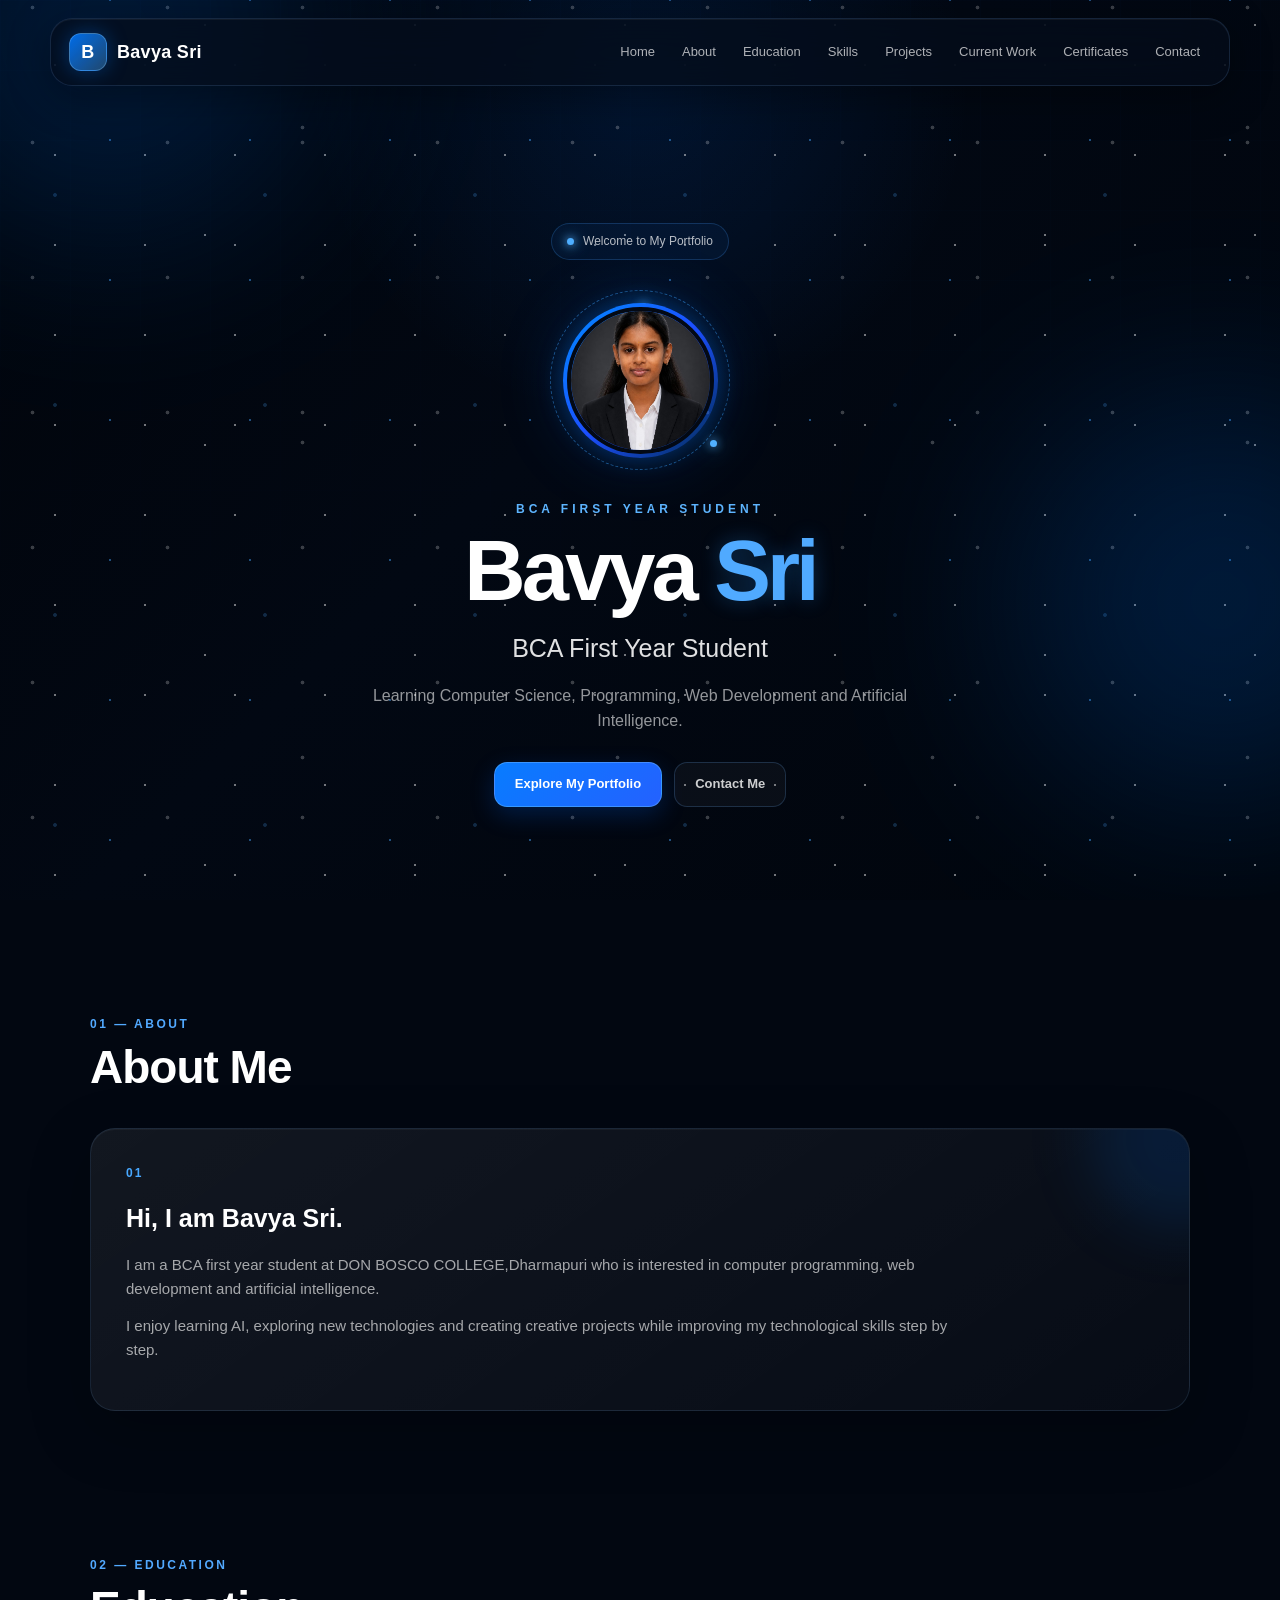
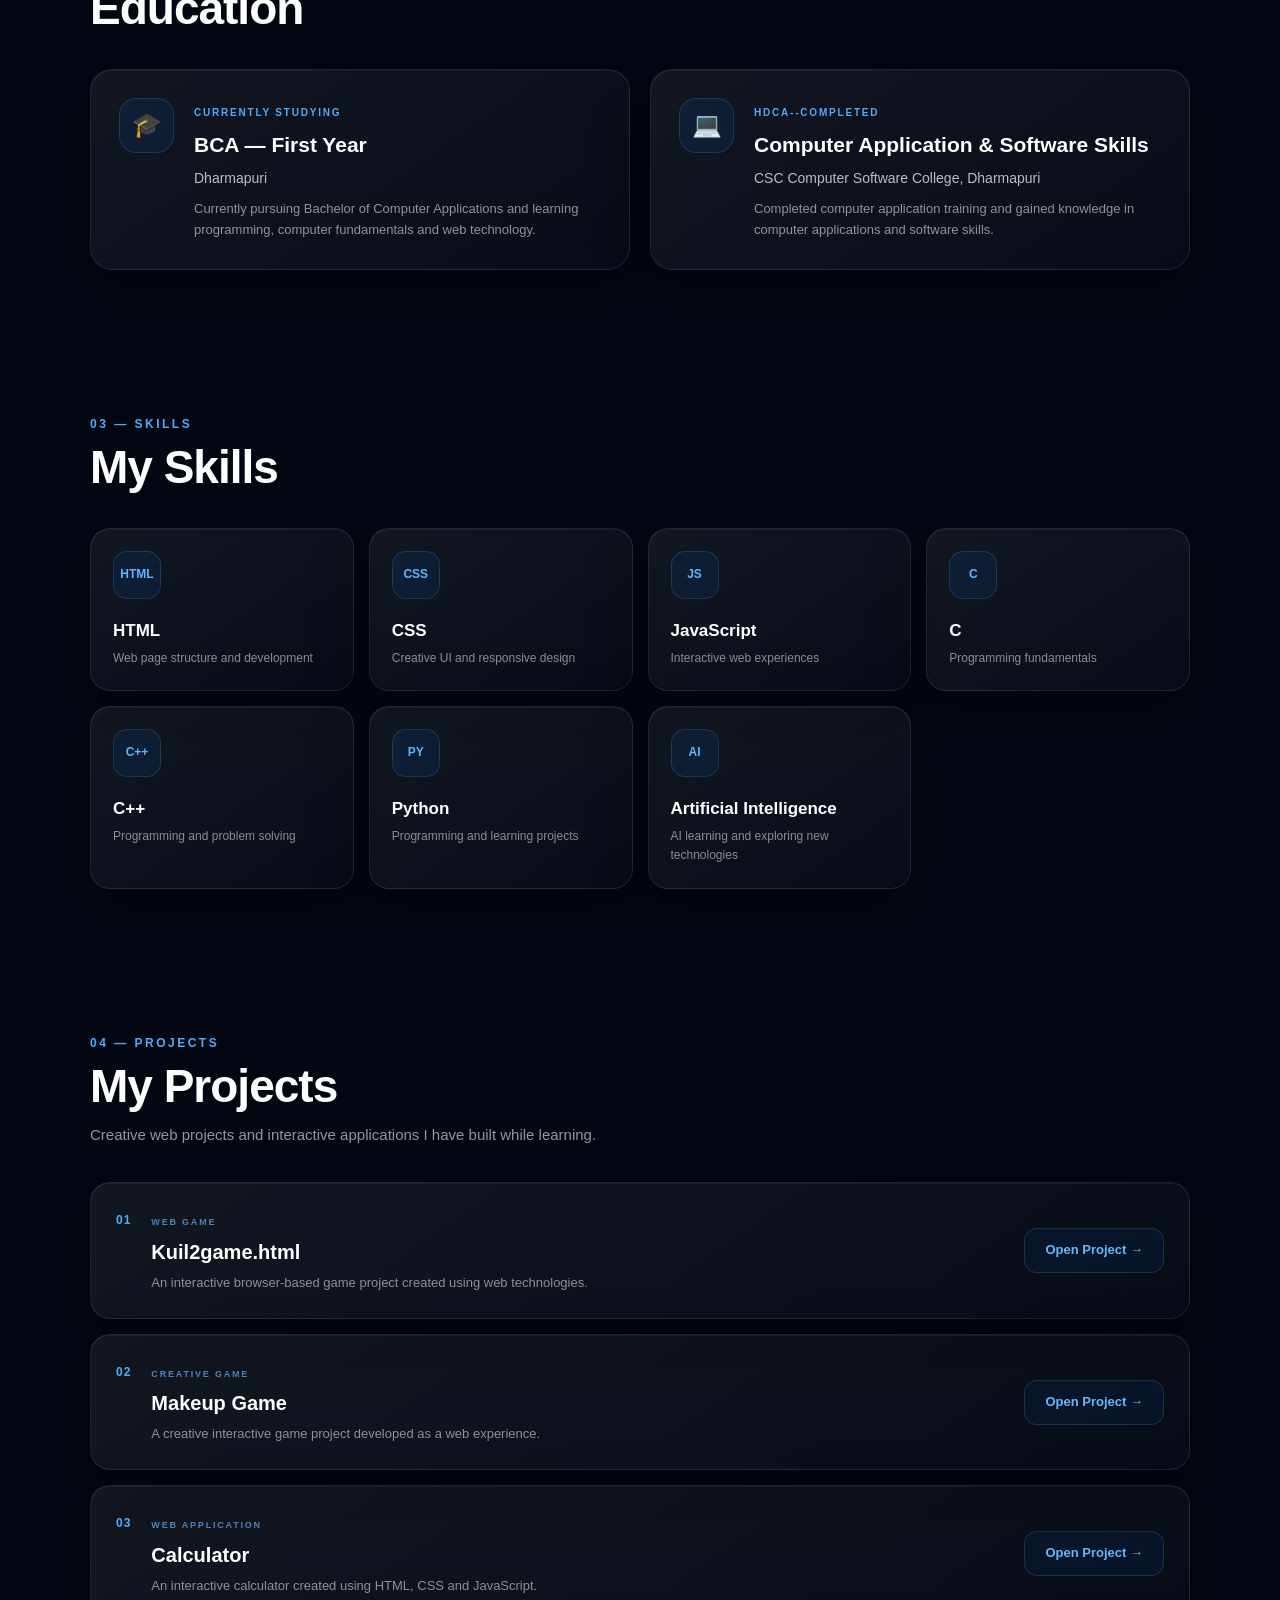
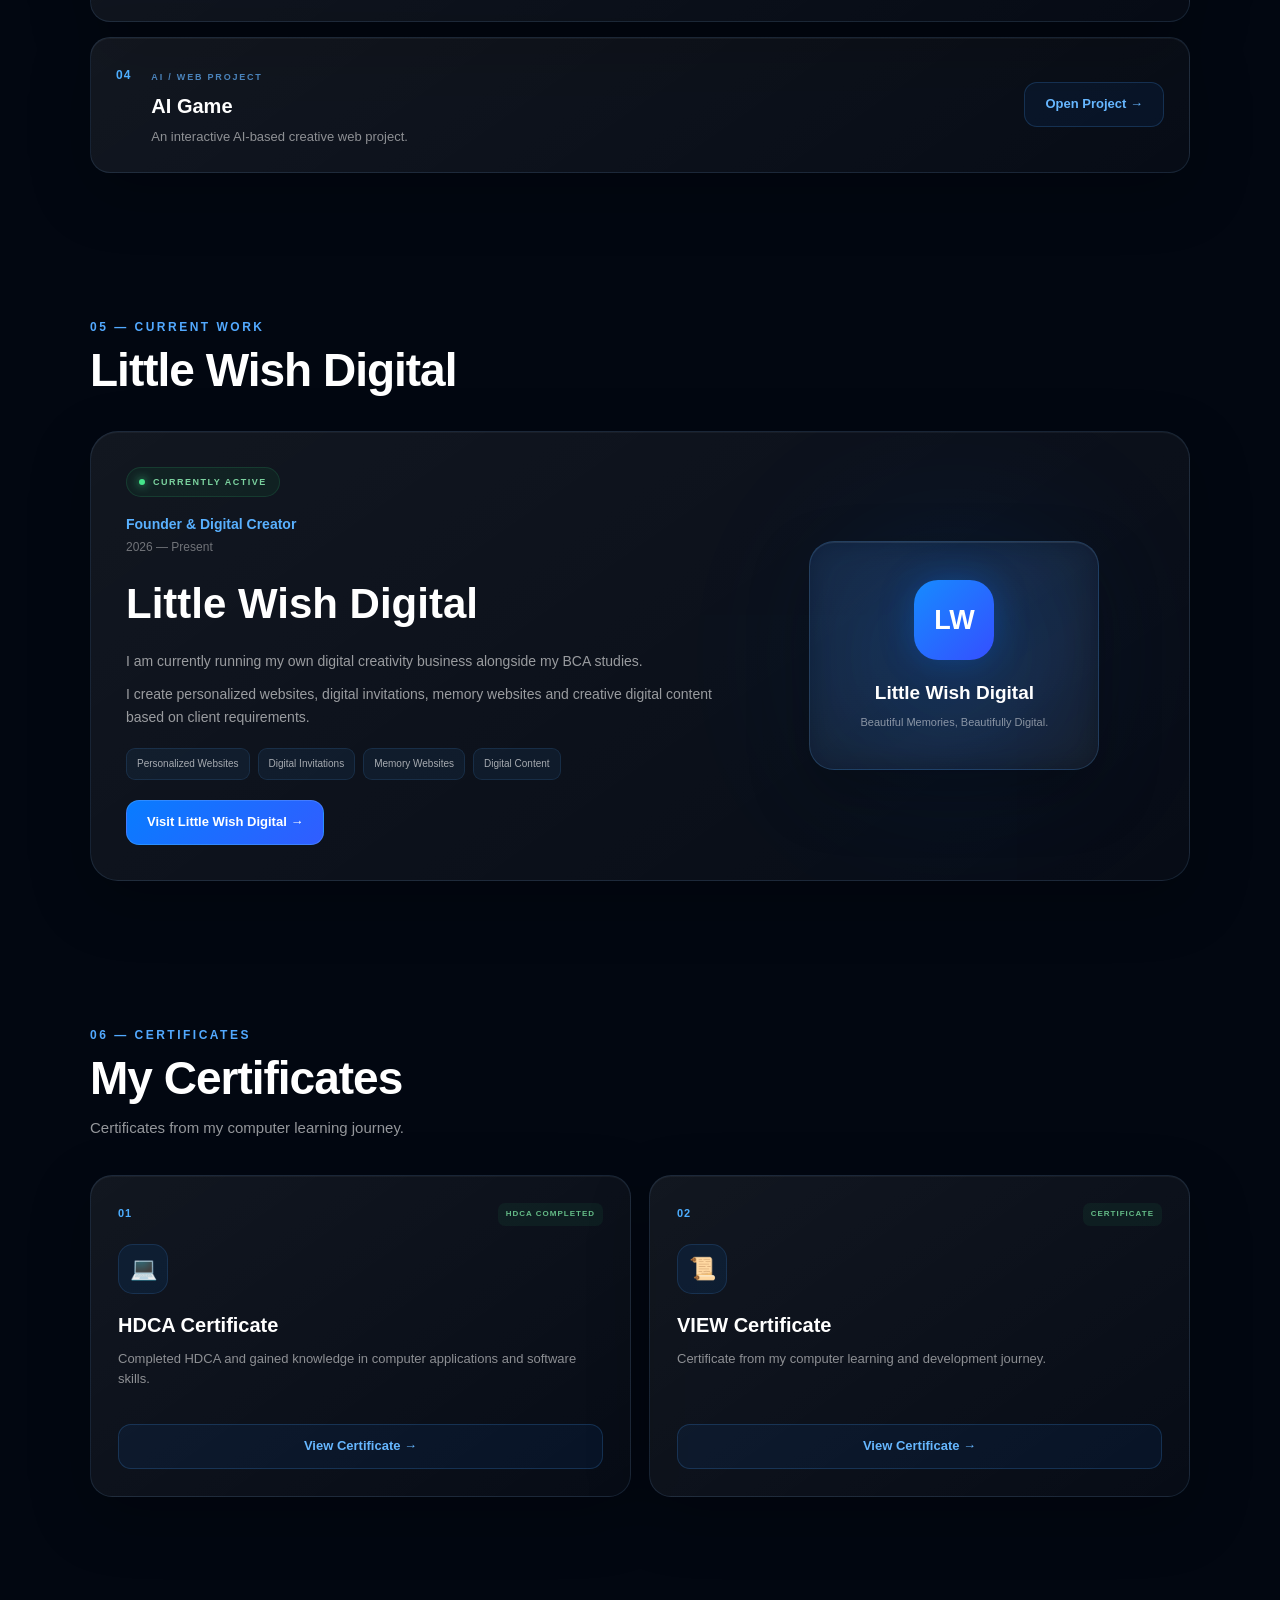
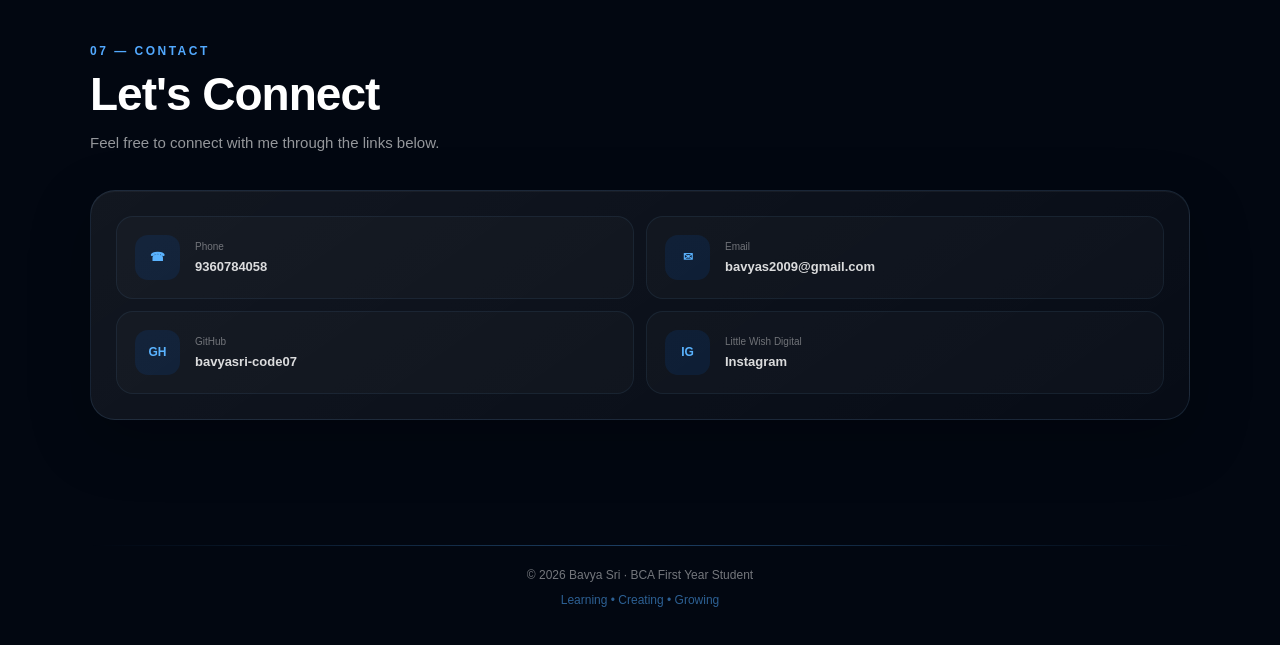
==== commit fd5c4887: "Update index.html" ====
--- a/index.html
+++ b/index.html
@@ -194,7 +194,7 @@
                 <p>
 
                     I am a BCA first year student at
-                    Ananda School & College, Dharmapuri,
+                    DON BOSCO COLLEGE,Dharmapuri
                     who is interested in computer programming,
                     web development and artificial intelligence.
 
